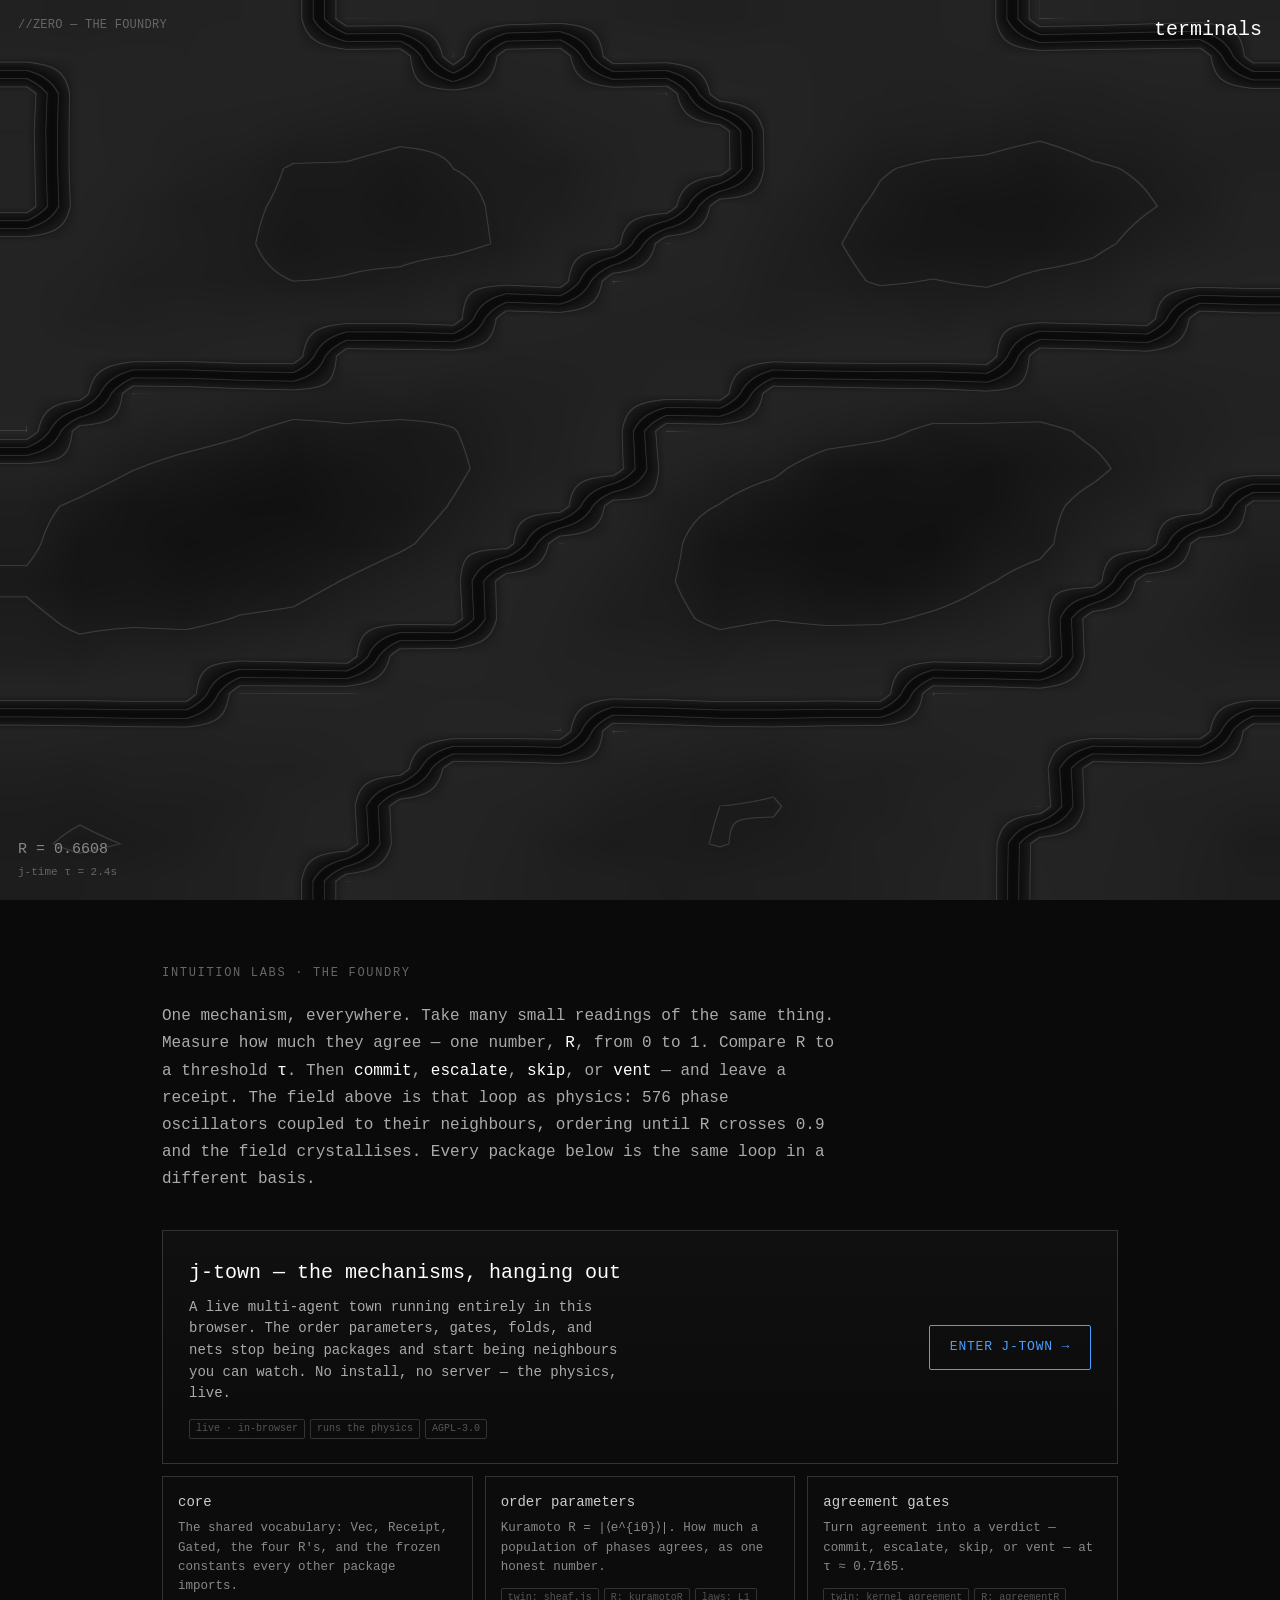
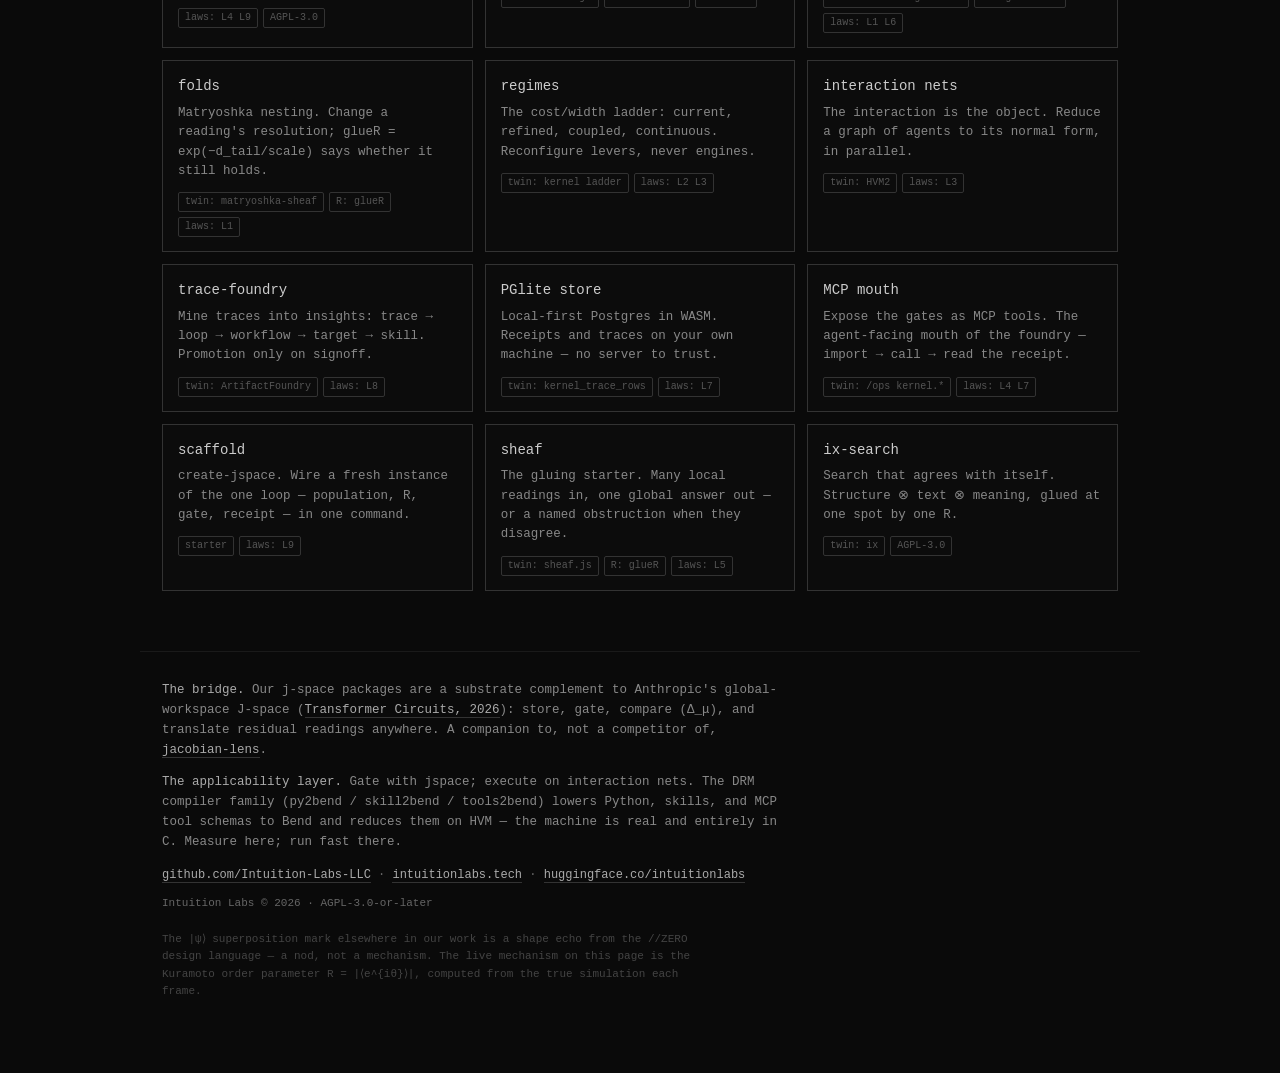
==== index.html @ 719cb360 "feat: the foundry, live — Kuramoto phase-field site Self-contained WebGL hero (R readout, j-time, cr" ====
<!DOCTYPE html>
<!-- SPDX-License-Identifier: AGPL-3.0-or-later -->
<!-- Copyright (c) 2026 Intuition Labs LLC -->
<html lang="en" class="nojs">
<head>
<meta charset="utf-8">
<meta name="viewport" content="width=device-width, initial-scale=1">
<title>Intuition Labs — the foundry</title>
<meta name="description" content="One mechanism, everywhere: a population of readings, an order parameter R, a gate, a verdict. The physics packages, the sheaf starter, and j-town — the live town.">
<style>
  :root{ --bg:#0a0a0a; --hair:#333; --edge:#1a1a1a; --lab:#666; --dim:#888; --mid:#aaa; --hi:#ccc; --wt:#fff; --blue:#4a9eff;
         --mono:ui-monospace,'Cascadia Mono','Courier New',monospace; }
  *{ box-sizing:border-box; }
  html,body{ margin:0; background:var(--bg); }
  body{ color:var(--dim); font-family:var(--mono); font-weight:300; font-size:14px; line-height:1.6;
        -webkit-font-smoothing:antialiased; text-rendering:optimizeLegibility; }
  a{ color:var(--mid); text-decoration:none; border-bottom:1px solid var(--hair); }
  a:hover{ color:var(--wt); border-bottom-color:var(--lab); }
  a:focus-visible,button:focus-visible{ outline:1px solid var(--lab); outline-offset:2px; }

  /* ---- hero ---- */
  .hero{ position:relative; height:100vh; min-height:420px; overflow:hidden; background:var(--bg); }
  .hero canvas{ position:absolute; inset:0; width:100%; height:100%; display:block; }
  .hero.nogl{ background:radial-gradient(120% 90% at 32% 38%, #161616 0%, #0d0d0d 46%, #0a0a0a 78%); }
  .hero.nogl canvas{ display:none; }
  .hud{ position:absolute; inset:0; pointer-events:none; }
  .hud>*{ position:absolute; }
  .slug{ top:16px; left:18px; color:var(--lab); font-size:12px; letter-spacing:.02em; }
  .mark{ top:14px; right:18px; color:var(--wt); font-size:20px; font-weight:300; }
  .read{ left:18px; bottom:18px; display:flex; align-items:center; gap:14px; }
  .rline{ display:flex; flex-direction:column; gap:2px; }
  .rval{ color:var(--dim); font-size:15px; transition:color .6s ease; }
  .rval.sync{ color:var(--wt); }
  .tval{ color:var(--lab); font-size:11px; }
  .cue{ position:absolute; left:18px; bottom:64px; color:var(--lab); font-size:11px; opacity:0; transition:opacity .8s ease; }
  .cue.on{ opacity:.9; }

  /* concentric-ring crystal (three nested CSS circles), hidden until sync */
  .crystal{ position:relative; width:26px; height:26px; opacity:0; transform:scale(.6);
            transition:opacity .8s ease,transform .8s ease; }
  .crystal.on{ opacity:1; transform:scale(1); }
  .crystal i{ position:absolute; top:50%; left:50%; transform:translate(-50%,-50%);
              border:1px solid var(--wt); border-radius:50%; }
  .crystal i:nth-child(1){ width:24px; height:24px; opacity:.55; }
  .crystal i:nth-child(2){ width:16px; height:16px; opacity:.8; }
  .crystal i:nth-child(3){ width:8px;  height:8px;  opacity:1; }

  .stepwrap{ left:18px; bottom:56px; pointer-events:auto; display:none; }
  .hero.reduced .stepwrap{ display:block; }
  .stepwrap button{ font-family:var(--mono); font-weight:300; font-size:12px; color:var(--mid);
                    background:transparent; border:1px solid var(--hair); padding:4px 10px; cursor:pointer; }
  .stepwrap button:hover{ color:var(--wt); border-color:var(--lab); }

  /* ---- content ---- */
  main{ max-width:1000px; margin:0 auto; padding:64px 22px 24px; }
  .reveal{ opacity:1; }
  html.motion .reveal:not(.shown){ opacity:0; transform:translateY(12px); }
  html.motion .reveal{ transition:opacity .7s ease,transform .7s ease; }

  .mech{ color:var(--mid); font-size:16px; line-height:1.7; max-width:70ch; margin:0 0 8px; }
  .mech b{ color:var(--wt); font-weight:400; }
  .kicker{ color:var(--lab); font-size:12px; letter-spacing:.14em; text-transform:uppercase; margin:0 0 20px; }

  .grid{ display:grid; grid-template-columns:repeat(3,1fr); gap:12px; margin:36px 0; }
  .card{ border:1px solid var(--hair); padding:14px 15px; background:#0c0c0c;
         transition:border-color .25s ease; }
  .card:hover{ border-color:var(--lab); }
  .card .name{ color:var(--hi); font-size:14px; margin-bottom:6px; }
  .card .one{ color:var(--dim); font-size:12.5px; line-height:1.55; min-height:3.1em; }
  .pills{ display:flex; flex-wrap:wrap; gap:5px; margin-top:11px; }
  .pill{ font-size:10px; color:#555; border:1px solid var(--hair); border-radius:2px; padding:1px 6px;
         white-space:nowrap; }

  /* the j-town feature card spans the grid and reads larger */
  .card.town{ grid-column:1 / -1; padding:26px 26px 24px; background:linear-gradient(180deg,#101010,#0b0b0b);
              display:flex; flex-wrap:wrap; align-items:center; gap:18px 30px; }
  .town .tbody{ flex:1 1 320px; }
  .town .name{ color:var(--wt); font-size:20px; margin-bottom:8px; }
  .town .one{ color:var(--mid); font-size:14px; min-height:0; max-width:52ch; }
  .town .pills{ margin-top:14px; }
  .enter{ flex:0 0 auto; color:var(--blue); border:1px solid var(--blue); border-radius:2px;
          padding:11px 20px; font-size:13px; letter-spacing:.06em; background:transparent; }
  .enter:hover{ color:var(--bg); background:var(--blue); border-color:var(--blue); }
  .enter:focus-visible{ outline:1px solid var(--lab); outline-offset:3px; }

  /* ---- footer ---- */
  footer{ max-width:1000px; margin:0 auto; padding:28px 22px 60px; border-top:1px solid var(--edge); }
  footer p{ margin:0 0 12px; font-size:12.5px; color:var(--dim); max-width:82ch; }
  footer .flinks{ color:var(--lab); font-size:12px; margin:14px 0 10px; }
  footer .cprt{ color:var(--lab); font-size:11px; }
  footer .echo{ color:#444; font-size:11px; line-height:1.6; margin-top:18px; max-width:80ch; }

  @media (max-width:720px){
    .hero{ height:40vh; min-height:260px; }
    .mark{ font-size:16px; }
    .grid{ grid-template-columns:1fr; }
    .card .one{ min-height:0; }
    main{ padding-top:40px; }
    .town .name{ font-size:18px; }
  }
  @media (prefers-reduced-motion:reduce){
    html.motion .reveal{ transition:none; }
    .rval,.crystal,.cue{ transition:none; }
  }
</style>
</head>
<body>
<script>
  /* progressive enhancement flags set before paint (no external requests). */
  (function(){
    var h=document.documentElement; h.className='js';
    try{ if(!matchMedia('(prefers-reduced-motion:reduce)').matches) h.classList.add('motion'); }
    catch(e){ h.classList.add('motion'); }
  })();
</script>

<header class="hero" id="hero">
  <canvas id="field" aria-hidden="true"></canvas>
  <div class="hud" aria-hidden="true">
    <div class="slug">//ZERO — THE FOUNDRY</div>
    <div class="mark">terminals</div>
    <div class="cue" id="cue">synced · R ≥ 0.9 — the foundry, below ↓</div>
    <div class="stepwrap"><button id="step" type="button">step →</button></div>
    <div class="read">
      <div class="rline">
        <span class="rval" id="rval">R = 0.0000</span>
        <span class="tval" id="tval">j-time τ = 0.0s</span>
      </div>
      <div class="crystal" id="crystal"><i></i><i></i><i></i></div>
    </div>
  </div>
</header>

<main>
  <p class="kicker reveal">Intuition Labs · the foundry</p>
  <p class="mech reveal">
    One mechanism, everywhere. Take many small readings of the same thing.
    Measure how much they agree — one number, <b>R</b>, from 0 to 1. Compare R
    to a threshold <b>τ</b>. Then <b>commit</b>, <b>escalate</b>, <b>skip</b>, or
    <b>vent</b> — and leave a receipt. The field above is that loop as physics:
    576 phase oscillators coupled to their neighbours, ordering until R crosses
    0.9 and the field crystallises. Every package below is the same loop in a
    different basis.
  </p>

  <div class="grid">

    <div class="card town reveal">
      <div class="tbody">
        <div class="name">j-town — the mechanisms, hanging out</div>
        <div class="one">A live multi-agent town running entirely in this browser. The order
          parameters, gates, folds, and nets stop being packages and start being neighbours you
          can watch. No install, no server — the physics, live.</div>
        <div class="pills"><span class="pill">live · in-browser</span><span class="pill">runs the physics</span><span class="pill">AGPL-3.0</span></div>
      </div>
      <a class="enter" href="https://intuition-labs-llc.github.io/j-town/">ENTER J-TOWN →</a>
    </div>

    <div class="card reveal">
      <div class="name">core</div>
      <div class="one">The shared vocabulary: Vec, Receipt, Gated, the four R's, and the frozen constants every other package imports.</div>
      <div class="pills"><span class="pill">laws: L4 L9</span><span class="pill">AGPL-3.0</span></div>
    </div>

    <div class="card reveal">
      <div class="name">order parameters</div>
      <div class="one">Kuramoto R = |⟨e^{iθ}⟩|. How much a population of phases agrees, as one honest number.</div>
      <div class="pills"><span class="pill">twin: sheaf.js</span><span class="pill">R: kuramotoR</span><span class="pill">laws: L1</span></div>
    </div>

    <div class="card reveal">
      <div class="name">agreement gates</div>
      <div class="one">Turn agreement into a verdict — commit, escalate, skip, or vent — at τ ≈ 0.7165.</div>
      <div class="pills"><span class="pill">twin: kernel agreement</span><span class="pill">R: agreementR</span><span class="pill">laws: L1 L6</span></div>
    </div>

    <div class="card reveal">
      <div class="name">folds</div>
      <div class="one">Matryoshka nesting. Change a reading's resolution; glueR = exp(−d_tail/scale) says whether it still holds.</div>
      <div class="pills"><span class="pill">twin: matryoshka-sheaf</span><span class="pill">R: glueR</span><span class="pill">laws: L1</span></div>
    </div>

    <div class="card reveal">
      <div class="name">regimes</div>
      <div class="one">The cost/width ladder: current, refined, coupled, continuous. Reconfigure levers, never engines.</div>
      <div class="pills"><span class="pill">twin: kernel ladder</span><span class="pill">laws: L2 L3</span></div>
    </div>

    <div class="card reveal">
      <div class="name">interaction nets</div>
      <div class="one">The interaction is the object. Reduce a graph of agents to its normal form, in parallel.</div>
      <div class="pills"><span class="pill">twin: HVM2</span><span class="pill">laws: L3</span></div>
    </div>

    <div class="card reveal">
      <div class="name">trace-foundry</div>
      <div class="one">Mine traces into insights: trace → loop → workflow → target → skill. Promotion only on signoff.</div>
      <div class="pills"><span class="pill">twin: ArtifactFoundry</span><span class="pill">laws: L8</span></div>
    </div>

    <div class="card reveal">
      <div class="name">PGlite store</div>
      <div class="one">Local-first Postgres in WASM. Receipts and traces on your own machine — no server to trust.</div>
      <div class="pills"><span class="pill">twin: kernel_trace_rows</span><span class="pill">laws: L7</span></div>
    </div>

    <div class="card reveal">
      <div class="name">MCP mouth</div>
      <div class="one">Expose the gates as MCP tools. The agent-facing mouth of the foundry — import → call → read the receipt.</div>
      <div class="pills"><span class="pill">twin: /ops kernel.*</span><span class="pill">laws: L4 L7</span></div>
    </div>

    <div class="card reveal">
      <div class="name">scaffold</div>
      <div class="one">create-jspace. Wire a fresh instance of the one loop — population, R, gate, receipt — in one command.</div>
      <div class="pills"><span class="pill">starter</span><span class="pill">laws: L9</span></div>
    </div>

    <div class="card reveal">
      <div class="name">sheaf</div>
      <div class="one">The gluing starter. Many local readings in, one global answer out — or a named obstruction when they disagree.</div>
      <div class="pills"><span class="pill">twin: sheaf.js</span><span class="pill">R: glueR</span><span class="pill">laws: L5</span></div>
    </div>

    <div class="card reveal">
      <div class="name">ix-search</div>
      <div class="one">Search that agrees with itself. Structure ⊗ text ⊗ meaning, glued at one spot by one R.</div>
      <div class="pills"><span class="pill">twin: ix</span><span class="pill">AGPL-3.0</span></div>
    </div>

  </div>
</main>

<footer>
  <p class="reveal">
    <b style="color:#aaa;font-weight:400">The bridge.</b> Our j-space packages are a substrate complement
    to Anthropic's global-workspace J-space
    (<a href="https://transformer-circuits.pub/2026/workspace/index.html">Transformer Circuits, 2026</a>):
    store, gate, compare (Δ_μ), and translate residual readings anywhere. A companion to, not a competitor
    of, <a href="https://github.com/anthropics/jacobian-lens">jacobian-lens</a>.
  </p>
  <p class="reveal">
    <b style="color:#aaa;font-weight:400">The applicability layer.</b> Gate with jspace; execute on
    interaction nets. The DRM compiler family (py2bend / skill2bend / tools2bend) lowers Python, skills,
    and MCP tool schemas to Bend and reduces them on HVM — the machine is real and entirely in C. Measure
    here; run fast there.
  </p>
  <div class="flinks">
    <a href="https://github.com/Intuition-Labs-LLC">github.com/Intuition-Labs-LLC</a> ·
    <a href="https://intuitionlabs.tech">intuitionlabs.tech</a> ·
    <a href="https://huggingface.co/intuitionlabs">huggingface.co/intuitionlabs</a>
  </div>
  <div class="cprt">Intuition Labs © 2026 · AGPL-3.0-or-later</div>
  <p class="echo">
    The |ψ⟩ superposition mark elsewhere in our work is a shape echo from the //ZERO design language — a
    nod, not a mechanism. The live mechanism on this page is the Kuramoto order parameter R = |⟨e^{iθ}⟩|,
    computed from the true simulation each frame.
  </p>
</footer>

<script type="module">
// SPDX-License-Identifier: AGPL-3.0-or-later
import { createSim, stepSim, orderR, GRID, SYNC_GATE } from './sim.js';

const hero    = document.getElementById('hero');
const canvas  = document.getElementById('field');
const rvalEl  = document.getElementById('rval');
const tvalEl  = document.getElementById('tval');
const crystal = document.getElementById('crystal');
const cueEl   = document.getElementById('cue');
const stepBtn = document.getElementById('step');

const motion  = document.documentElement.classList.contains('motion');
const DT = 1 / 30;
const TAU = 6.283185307179586;

const sim = createSim(11);
const G = GRID;
const phaseBuf = new Uint8Array(G * G);
let synced = false;

// ---- reveal: content is always legible; this only sequences the fade-up ----
const reveals = Array.prototype.slice.call(document.querySelectorAll('.reveal'));
function revealAll(){ for (const el of reveals) el.classList.add('shown'); }
if (!motion) {
  revealAll();                                   // reduced motion: show at once
} else {
  if ('IntersectionObserver' in window) {
    const io = new IntersectionObserver((es) => {
      for (const e of es) if (e.isIntersecting) { e.target.classList.add('shown'); io.unobserve(e.target); }
    }, { rootMargin: '0px 0px -8% 0px' });
    for (const el of reveals) io.observe(el);
  } else {
    revealAll();
  }
  setTimeout(revealAll, 5000);                   // safety: never leave content hidden
}

function markSynced(){
  if (synced) return;
  synced = true;
  rvalEl.classList.add('sync');
  crystal.classList.add('on');
  cueEl.classList.add('on');
  revealAll();                                   // the sync auto-reveal
}

function updateHud(r){
  rvalEl.textContent = 'R = ' + r.toFixed(4);
  tvalEl.textContent = 'j-time τ = ' + sim.t.toFixed(1) + 's';
  if (!synced && r >= SYNC_GATE) markSynced();
}

// ---- WebGL renderer (degrades closed to a CSS gradient on any failure) ----
function initGL(){
  let gl = null;
  try { gl = canvas.getContext('webgl', { antialias:true, alpha:false })
             || canvas.getContext('experimental-webgl', { antialias:true, alpha:false }); }
  catch(e){ gl = null; }
  if (!gl) return null;

  const ext = gl.getExtension('OES_standard_derivatives');
  const vsrc =
    'attribute vec2 p; varying vec2 uv;' +
    'void main(){ uv = p*0.5+0.5; gl_Position = vec4(p,0.0,1.0); }';
  const fsrc =
    (ext ? '#extension GL_OES_standard_derivatives : enable\n' : '') +
    'precision mediump float;' +
    'varying vec2 uv; uniform sampler2D ph; const float TAU=6.2831853; const float NL=5.0;' +
    'void main(){' +
    '  float a = texture2D(ph, uv).r;' +           // phase / 2π, bilinear
    '  float base = 0.04 + 0.10*(0.5+0.5*cos(a*TAU));' +
    '  float v = a*NL;' +
    '  float d = abs(fract(v-0.5)-0.5);' +
    '  float w = ' + (ext ? 'fwidth(v)' : '0.035') + ';' +
    '  float line = (1.0 - smoothstep(0.0, max(w,1e-4), d)) * step(w, 0.35);' +
    '  vec3 col = vec3(base) + vec3(line*0.12);' + // #fff contour ~12%
    '  gl_FragColor = vec4(col, 1.0);' +
    '}';

  function compile(type, src){
    const s = gl.createShader(type);
    gl.shaderSource(s, src); gl.compileShader(s);
    if (!gl.getShaderParameter(s, gl.COMPILE_STATUS)) throw new Error(gl.getShaderInfoLog(s) || 'shader');
    return s;
  }
  let prog;
  try {
    prog = gl.createProgram();
    gl.attachShader(prog, compile(gl.VERTEX_SHADER, vsrc));
    gl.attachShader(prog, compile(gl.FRAGMENT_SHADER, fsrc));
    gl.linkProgram(prog);
    if (!gl.getProgramParameter(prog, gl.LINK_STATUS)) throw new Error(gl.getProgramInfoLog(prog) || 'link');
  } catch(e){ return null; }

  const buf = gl.createBuffer();
  gl.bindBuffer(gl.ARRAY_BUFFER, buf);
  gl.bufferData(gl.ARRAY_BUFFER, new Float32Array([-1,-1, 1,-1, -1,1, 1,1]), gl.STATIC_DRAW);
  const pLoc = gl.getAttribLocation(prog, 'p');
  gl.enableVertexAttribArray(pLoc);
  gl.vertexAttribPointer(pLoc, 2, gl.FLOAT, false, 0, 0);

  const tex = gl.createTexture();
  gl.bindTexture(gl.TEXTURE_2D, tex);
  gl.pixelStorei(gl.UNPACK_ALIGNMENT, 1);
  gl.texParameteri(gl.TEXTURE_2D, gl.TEXTURE_MIN_FILTER, gl.LINEAR);
  gl.texParameteri(gl.TEXTURE_2D, gl.TEXTURE_MAG_FILTER, gl.LINEAR);
  gl.texParameteri(gl.TEXTURE_2D, gl.TEXTURE_WRAP_S, gl.CLAMP_TO_EDGE);
  gl.texParameteri(gl.TEXTURE_2D, gl.TEXTURE_WRAP_T, gl.CLAMP_TO_EDGE);
  gl.useProgram(prog);
  gl.uniform1i(gl.getUniformLocation(prog, 'ph'), 0);

  function resize(){
    const dpr = Math.min(window.devicePixelRatio || 1, 2);
    const w = Math.max(1, Math.floor(hero.clientWidth  * dpr));
    const h = Math.max(1, Math.floor(hero.clientHeight * dpr));
    if (canvas.width !== w || canvas.height !== h){ canvas.width = w; canvas.height = h; gl.viewport(0,0,w,h); }
  }
  window.addEventListener('resize', resize, { passive:true });
  resize();

  function draw(){
    for (let i = 0; i < G*G; i++){
      let a = sim.theta[i] % TAU; if (a < 0) a += TAU;
      phaseBuf[i] = (a / TAU * 255) | 0;
    }
    gl.texImage2D(gl.TEXTURE_2D, 0, gl.LUMINANCE, G, G, 0, gl.LUMINANCE, gl.UNSIGNED_BYTE, phaseBuf);
    gl.drawArrays(gl.TRIANGLE_STRIP, 0, 4);
  }
  return { draw };
}

let renderer = null;
try { renderer = initGL(); } catch(e){ renderer = null; }
if (!renderer) hero.classList.add('nogl');       // static gradient fallback + live HUD numbers

// ---- drive it ----
function stepAndDraw(steps){
  for (let i = 0; i < steps; i++) stepSim(sim, DT);
  if (renderer) renderer.draw();
  updateHud(orderR(sim));
}

if (motion){
  let last = 0, acc = 0;
  function frame(now){
    if (!last) last = now;
    acc += Math.min((now - last) / 1000, 0.1); last = now;
    let n = 0;
    while (acc >= DT && n < 6){ stepSim(sim, DT); acc -= DT; n++; }
    if (renderer) renderer.draw();
    updateHud(orderR(sim));
    requestAnimationFrame(frame);
  }
  requestAnimationFrame(frame);
} else {
  // reduced motion: prime to a mid-sync frame, render once, offer manual stepping.
  hero.classList.add('reduced');
  while (sim.t < 10 && orderR(sim) < 0.84) stepSim(sim, DT);
  if (renderer) renderer.draw();
  updateHud(orderR(sim));
  stepBtn.addEventListener('click', () => stepAndDraw(15));  // ~0.5s per click
}
</script>
</body>
</html>
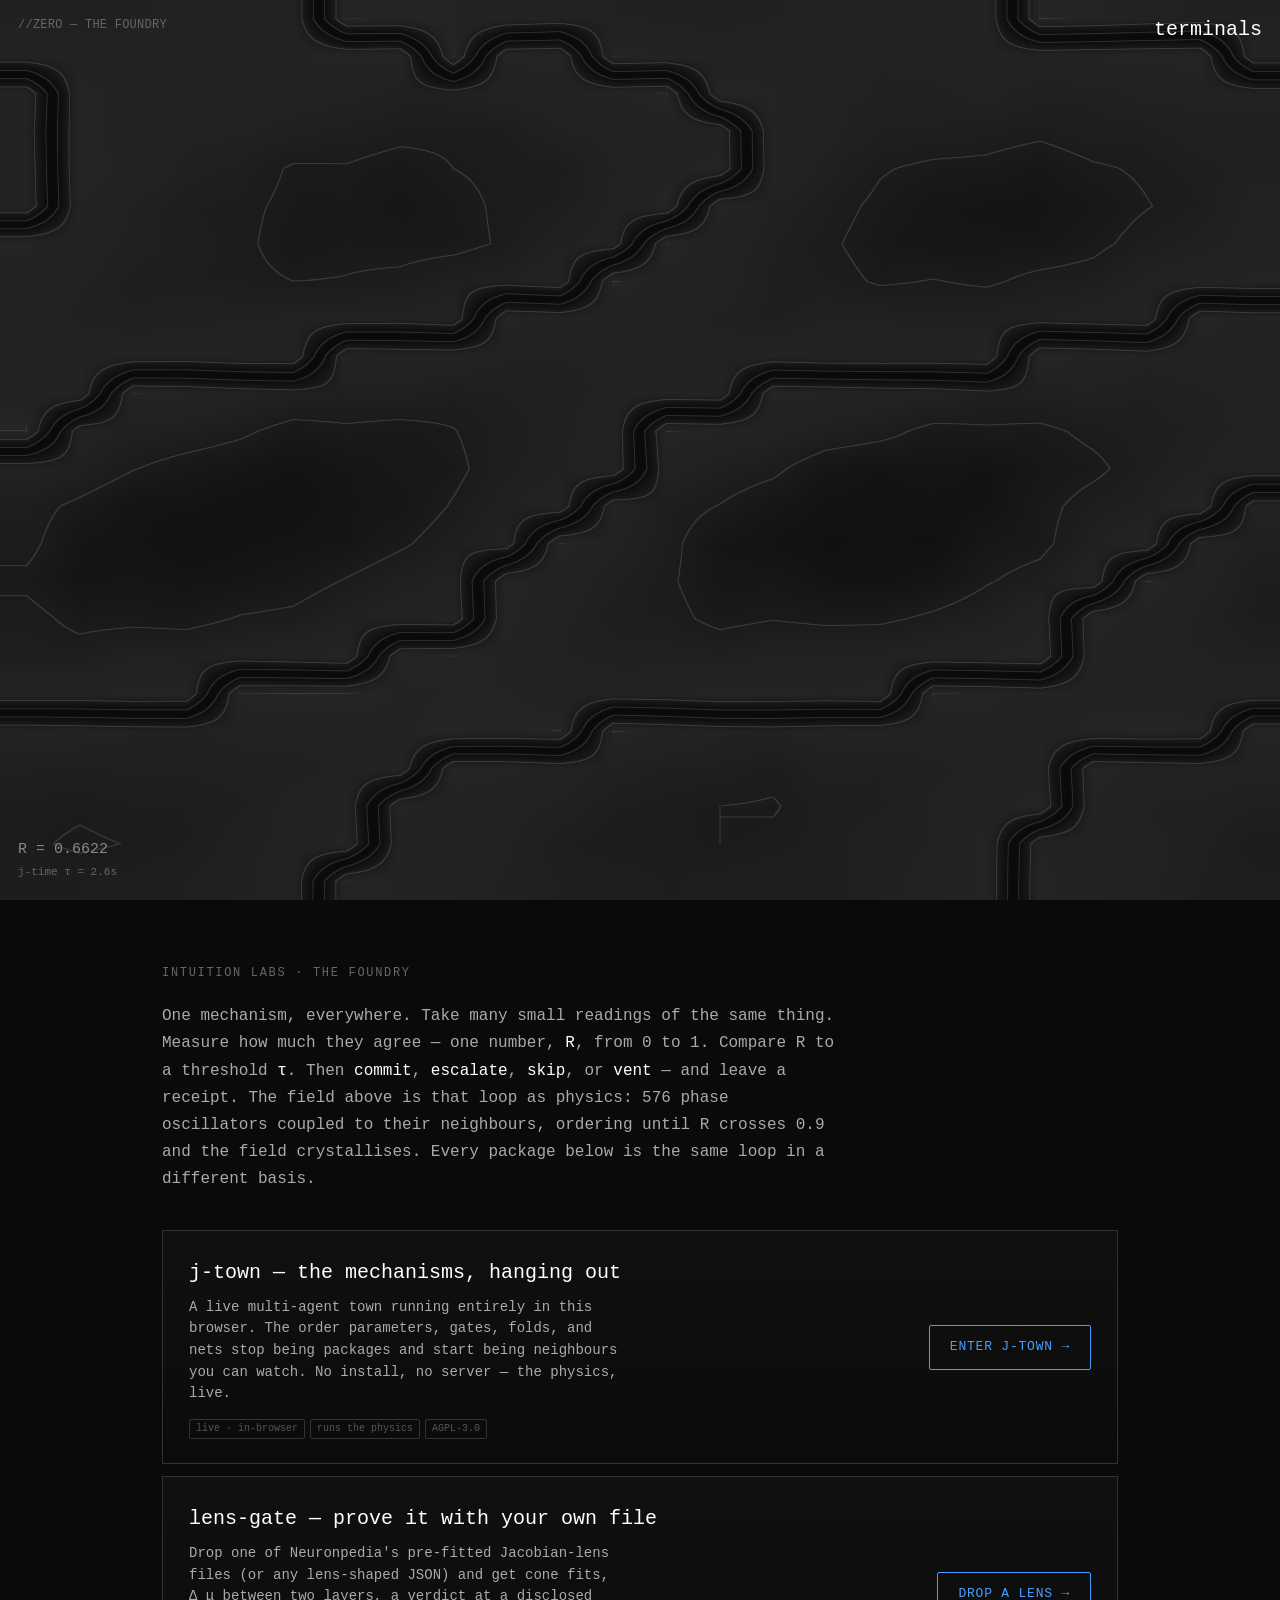
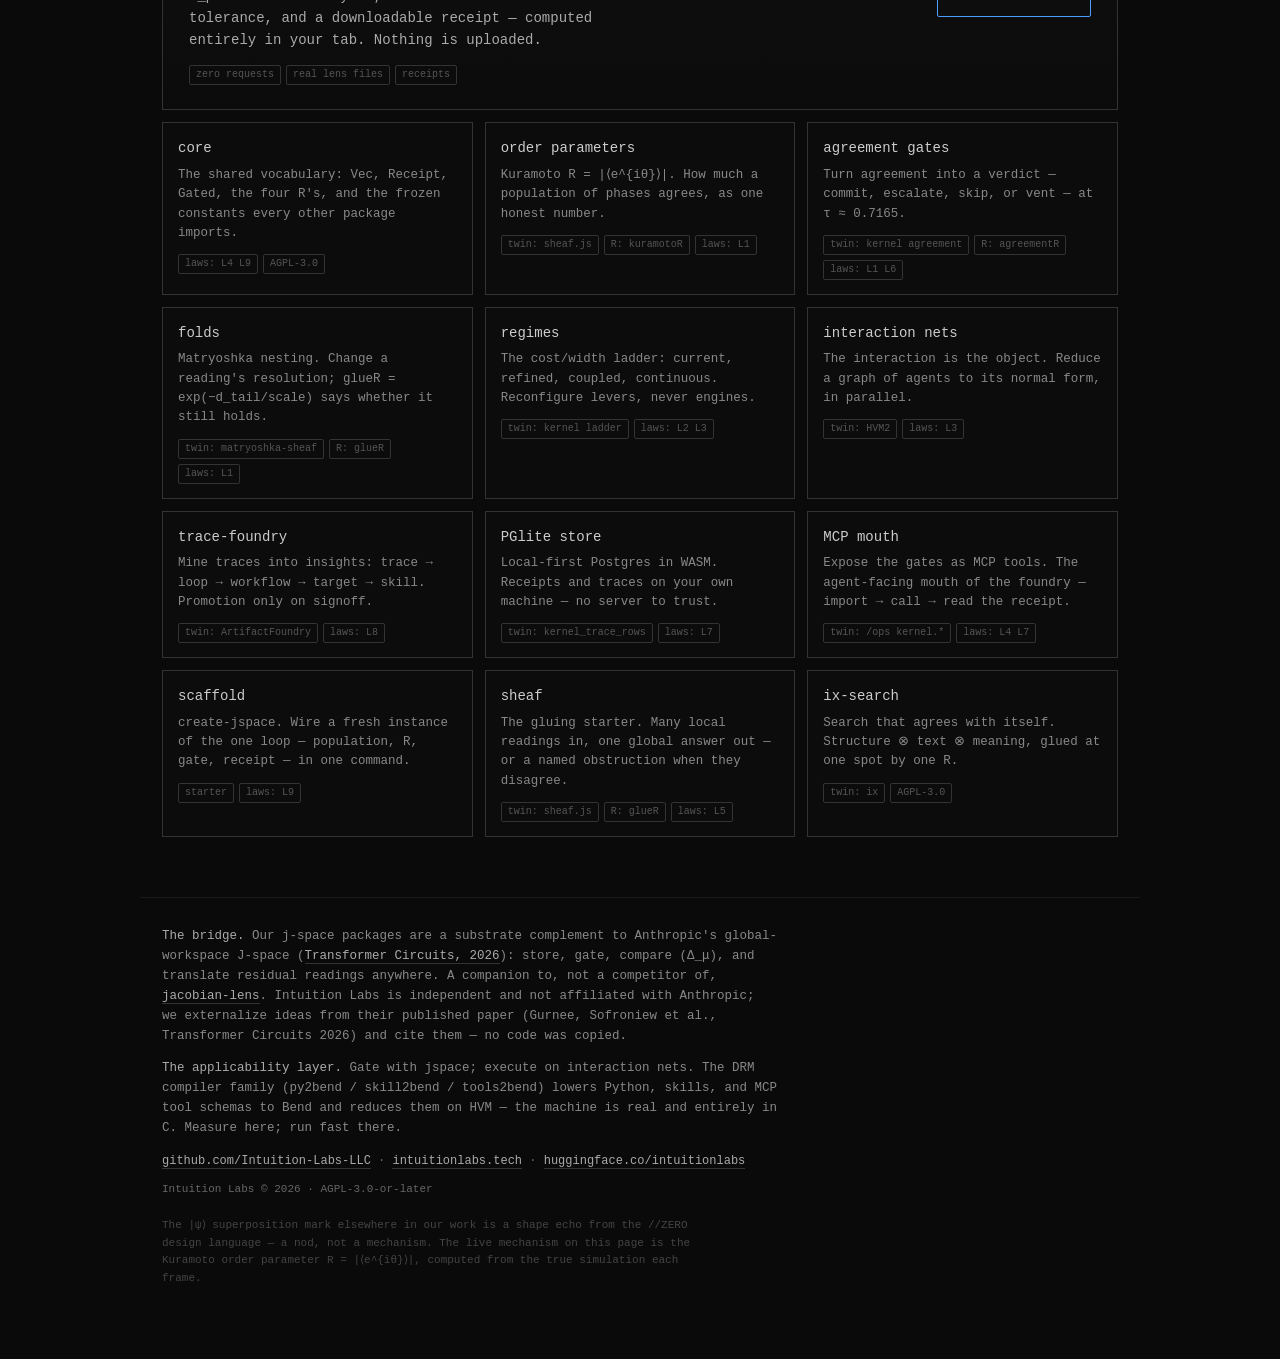
==== commit a6496bc1: "feat: the lens-gate page — drop a real .pt lens, get a verdict with a receipt lens.html + lens-core." ====
--- a/index.html
+++ b/index.html
@@ -5,8 +5,8 @@
 <head>
 <meta charset="utf-8">
 <meta name="viewport" content="width=device-width, initial-scale=1">
-<title>Intuition Labs — the foundry</title>
-<meta name="description" content="One mechanism, everywhere: a population of readings, an order parameter R, a gate, a verdict. The physics packages, the sheaf starter, and j-town — the live town.">
+<title>Intuition Labs — gates, receipts, and J-space objects in zero-dependency TypeScript</title>
+<meta name="description" content="One mechanism: many readings → one number R → a gate → a verdict, with a receipt. Browser-native, zero-dependency TypeScript. See it live in j-town, gate a real lens file, fork the sheaf starter, npm i @intuitionlabs.">
 <style>
   :root{ --bg:#0a0a0a; --hair:#333; --edge:#1a1a1a; --lab:#666; --dim:#888; --mid:#aaa; --hi:#ccc; --wt:#fff; --blue:#4a9eff;
          --mono:ui-monospace,'Cascadia Mono','Courier New',monospace; }
@@ -156,6 +156,18 @@
       <a class="enter" href="https://intuition-labs-llc.github.io/j-town/">ENTER J-TOWN →</a>
     </div>
 
+    <div class="card town reveal">
+      <div class="tbody">
+        <div class="name">lens-gate — prove it with your own file</div>
+        <div class="one">Drop one of Neuronpedia's pre-fitted Jacobian-lens files (or any
+          lens-shaped JSON) and get cone fits, Δ_μ between two layers, a verdict at a disclosed
+          tolerance, and a downloadable receipt — computed entirely in your tab. Nothing is
+          uploaded.</div>
+        <div class="pills"><span class="pill">zero requests</span><span class="pill">real lens files</span><span class="pill">receipts</span></div>
+      </div>
+      <a class="enter" href="./lens.html">DROP A LENS →</a>
+    </div>
+
     <div class="card reveal">
       <div class="name">core</div>
       <div class="one">The shared vocabulary: Vec, Receipt, Gated, the four R's, and the frozen constants every other package imports.</div>
@@ -238,6 +250,9 @@
     (<a href="https://transformer-circuits.pub/2026/workspace/index.html">Transformer Circuits, 2026</a>):
     store, gate, compare (Δ_μ), and translate residual readings anywhere. A companion to, not a competitor
     of, <a href="https://github.com/anthropics/jacobian-lens">jacobian-lens</a>.
+    Intuition Labs is independent and not affiliated with Anthropic; we externalize ideas from their
+    published paper (Gurnee, Sofroniew et&nbsp;al., Transformer Circuits 2026) and cite them — no code
+    was copied.
   </p>
   <p class="reveal">
     <b style="color:#aaa;font-weight:400">The applicability layer.</b> Gate with jspace; execute on
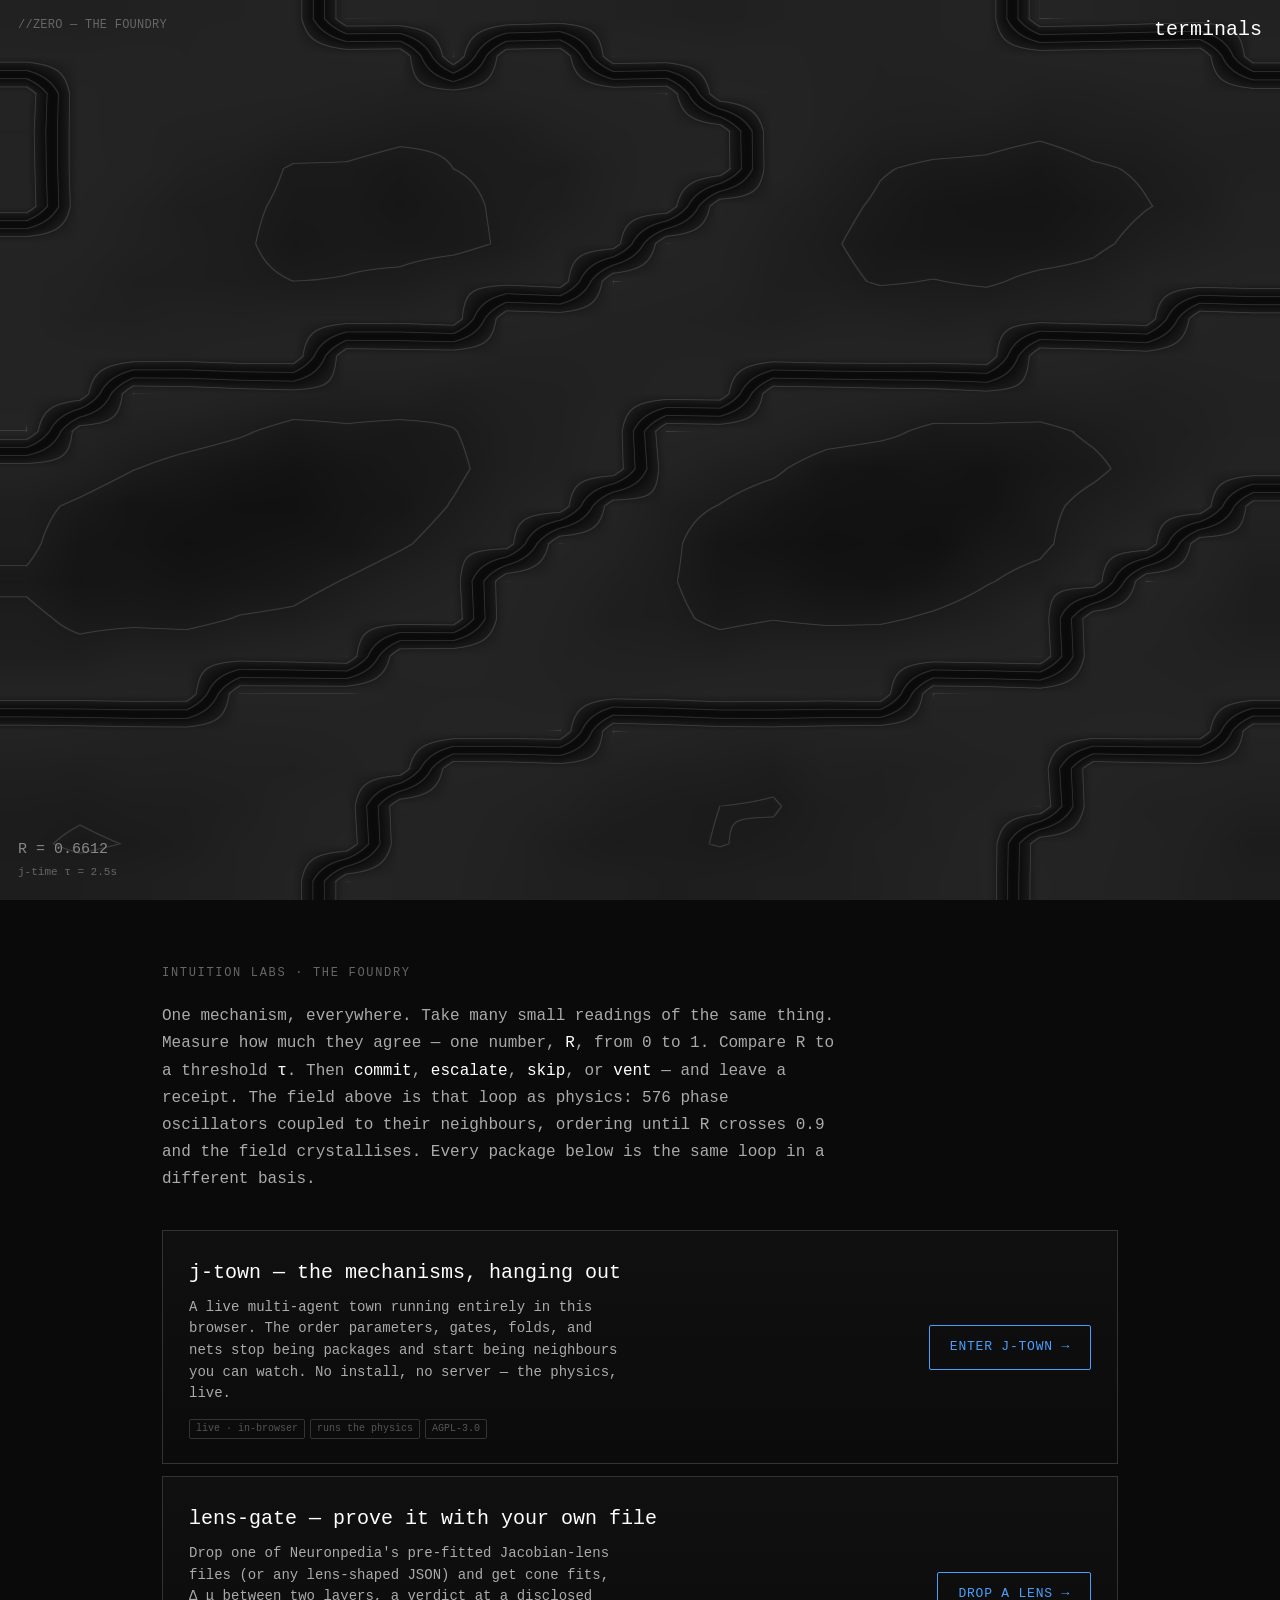
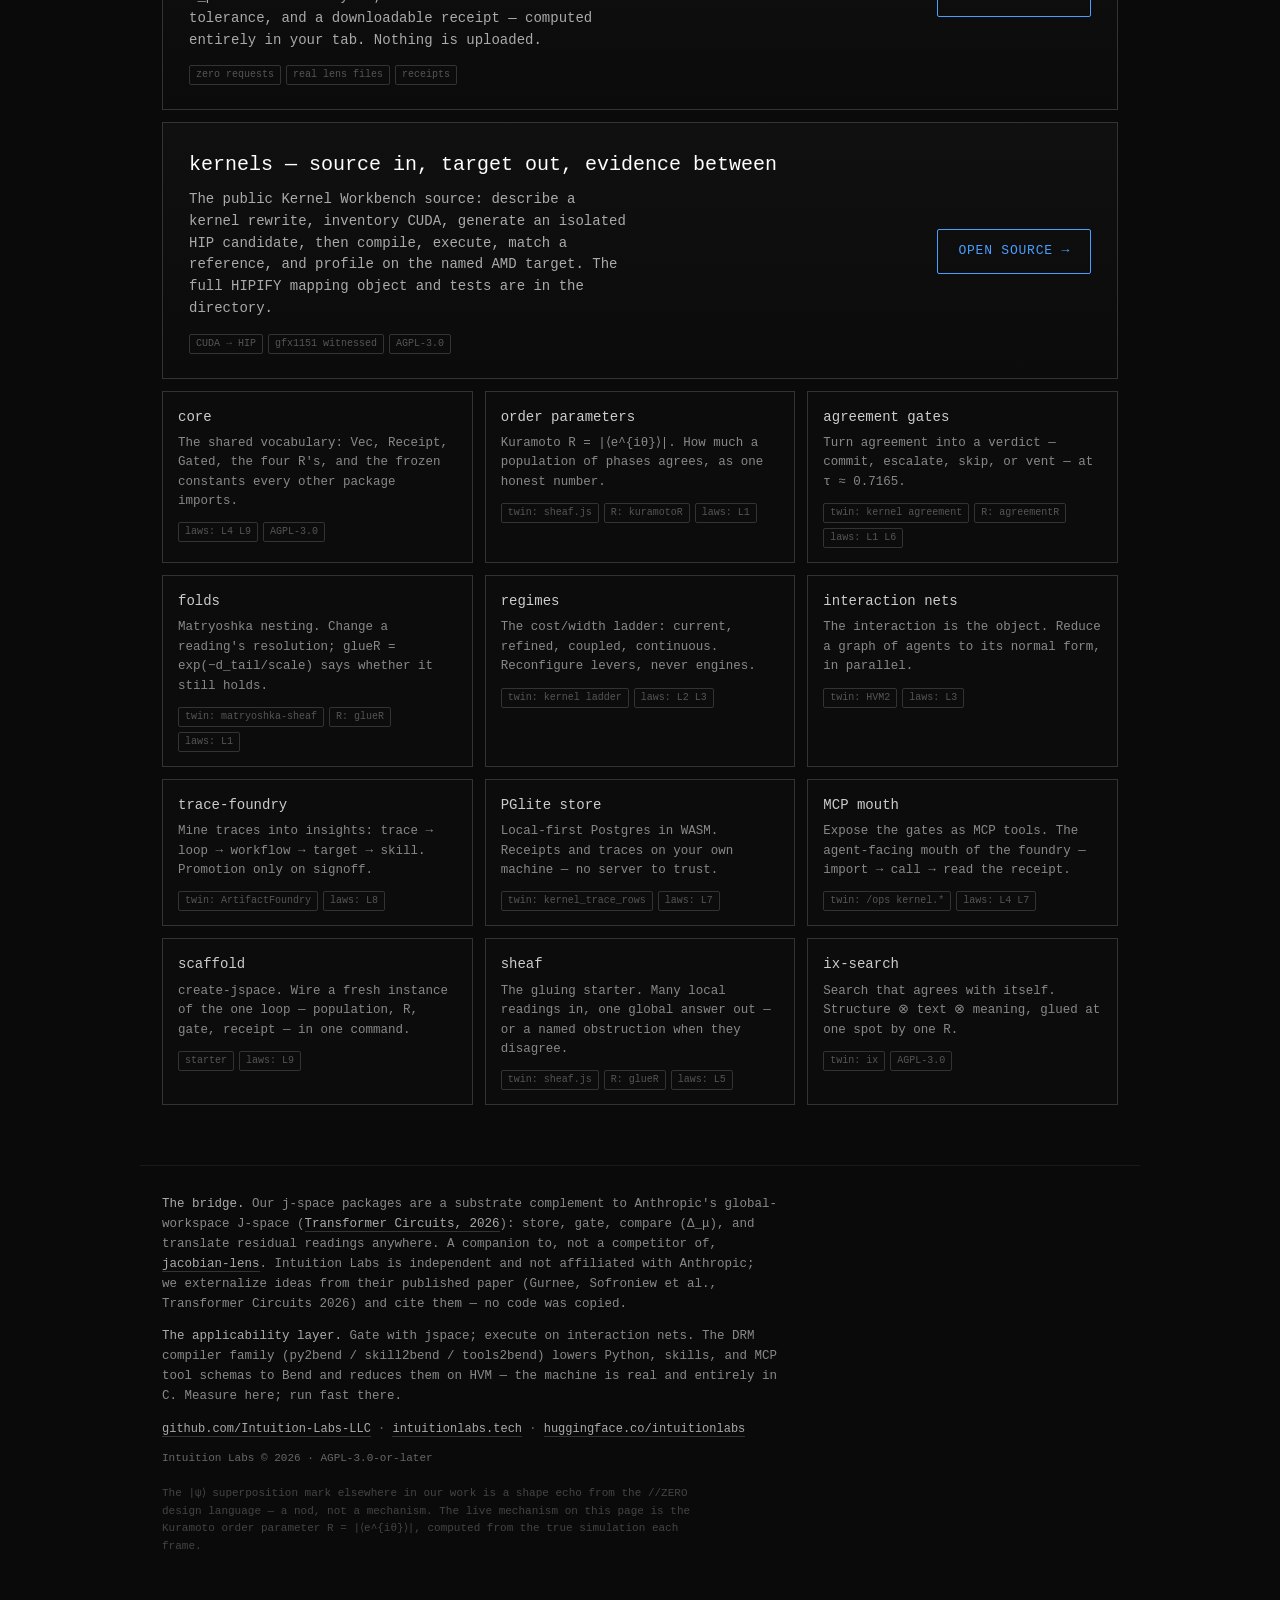
==== commit b6359f4f: "feat(kernels): publish the CUDA to HIP workbench source" ====
--- a/index.html
+++ b/index.html
@@ -166,6 +166,18 @@
         <div class="pills"><span class="pill">zero requests</span><span class="pill">real lens files</span><span class="pill">receipts</span></div>
       </div>
       <a class="enter" href="./lens.html">DROP A LENS →</a>
+    </div>
+
+    <div class="card town reveal">
+      <div class="tbody">
+        <div class="name">kernels — source in, target out, evidence between</div>
+        <div class="one">The public Kernel Workbench source: describe a kernel
+          rewrite, inventory CUDA, generate an isolated HIP candidate, then
+          compile, execute, match a reference, and profile on the named AMD
+          target. The full HIPIFY mapping object and tests are in the directory.</div>
+        <div class="pills"><span class="pill">CUDA → HIP</span><span class="pill">gfx1151 witnessed</span><span class="pill">AGPL-3.0</span></div>
+      </div>
+      <a class="enter" href="https://github.com/Intuition-Labs-LLC/Intuition-Labs-LLC.github.io/tree/main/kernels">OPEN SOURCE →</a>
     </div>
 
     <div class="card reveal">
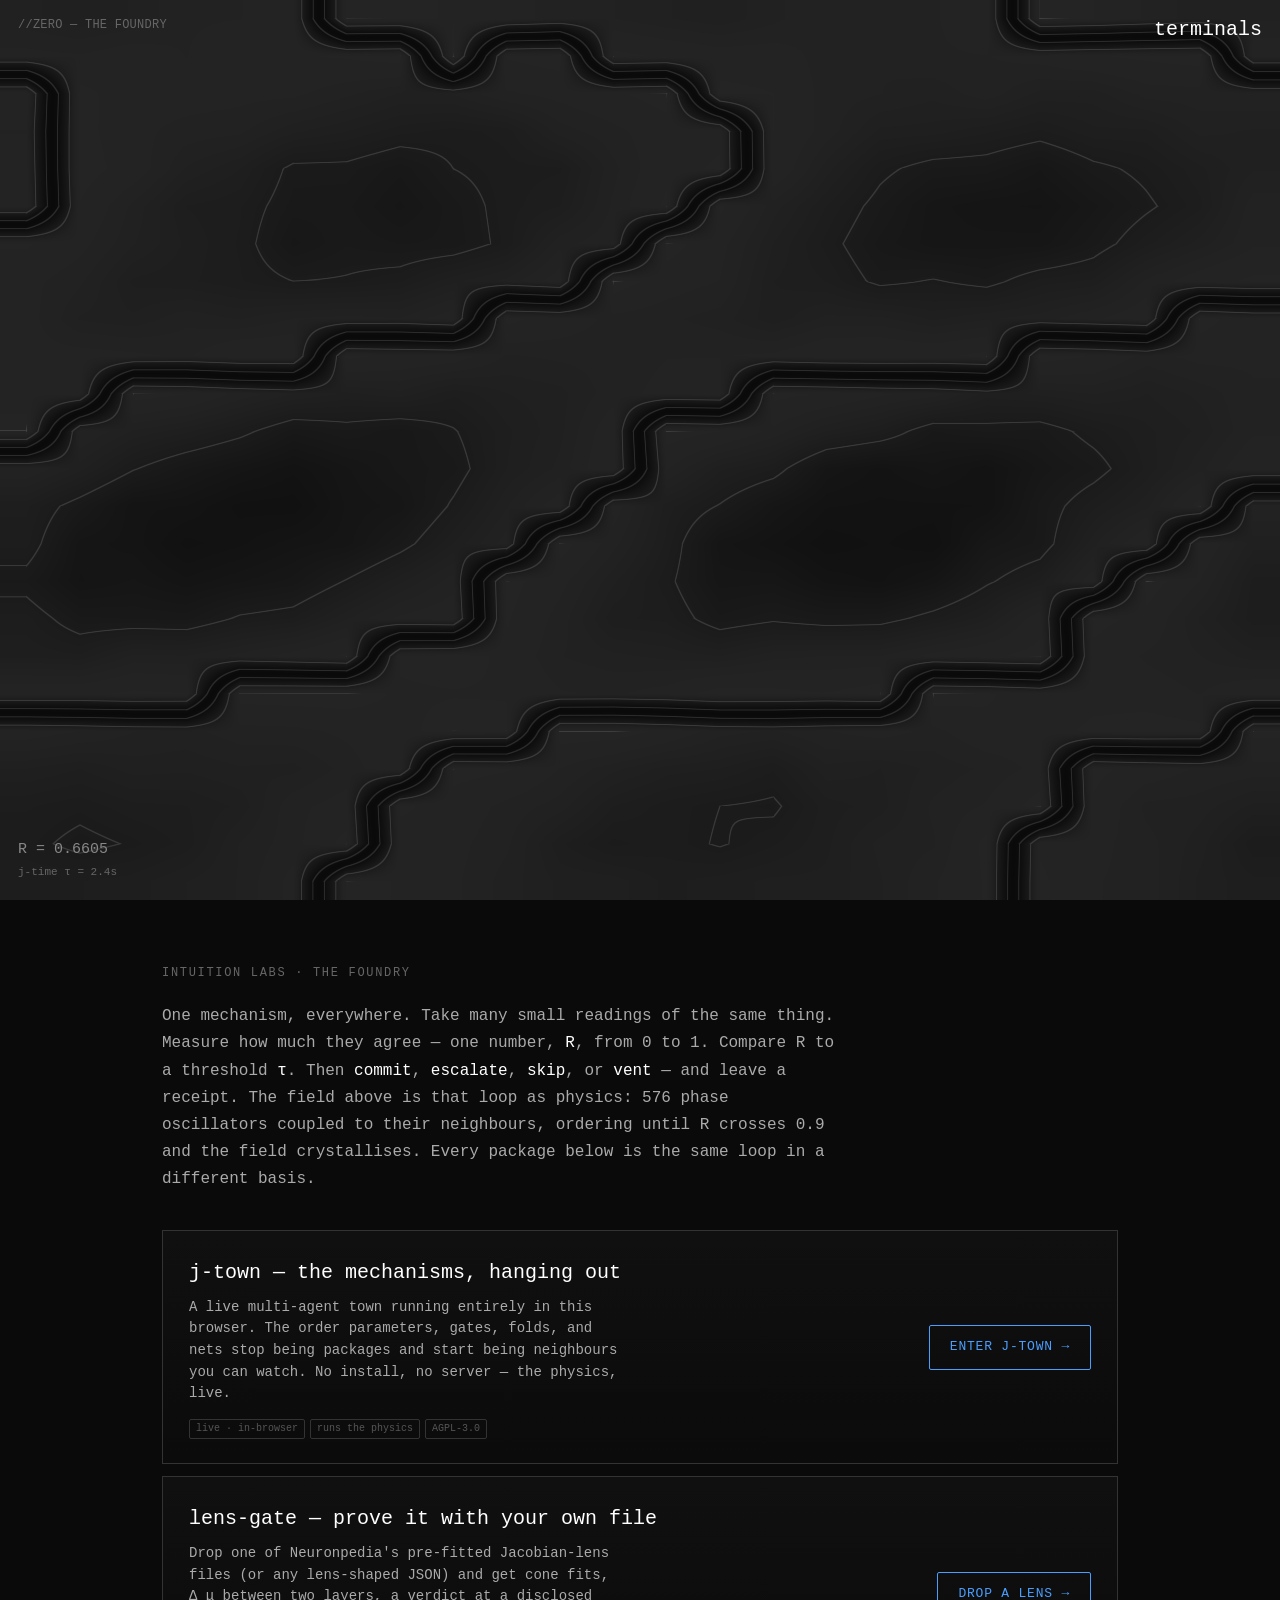
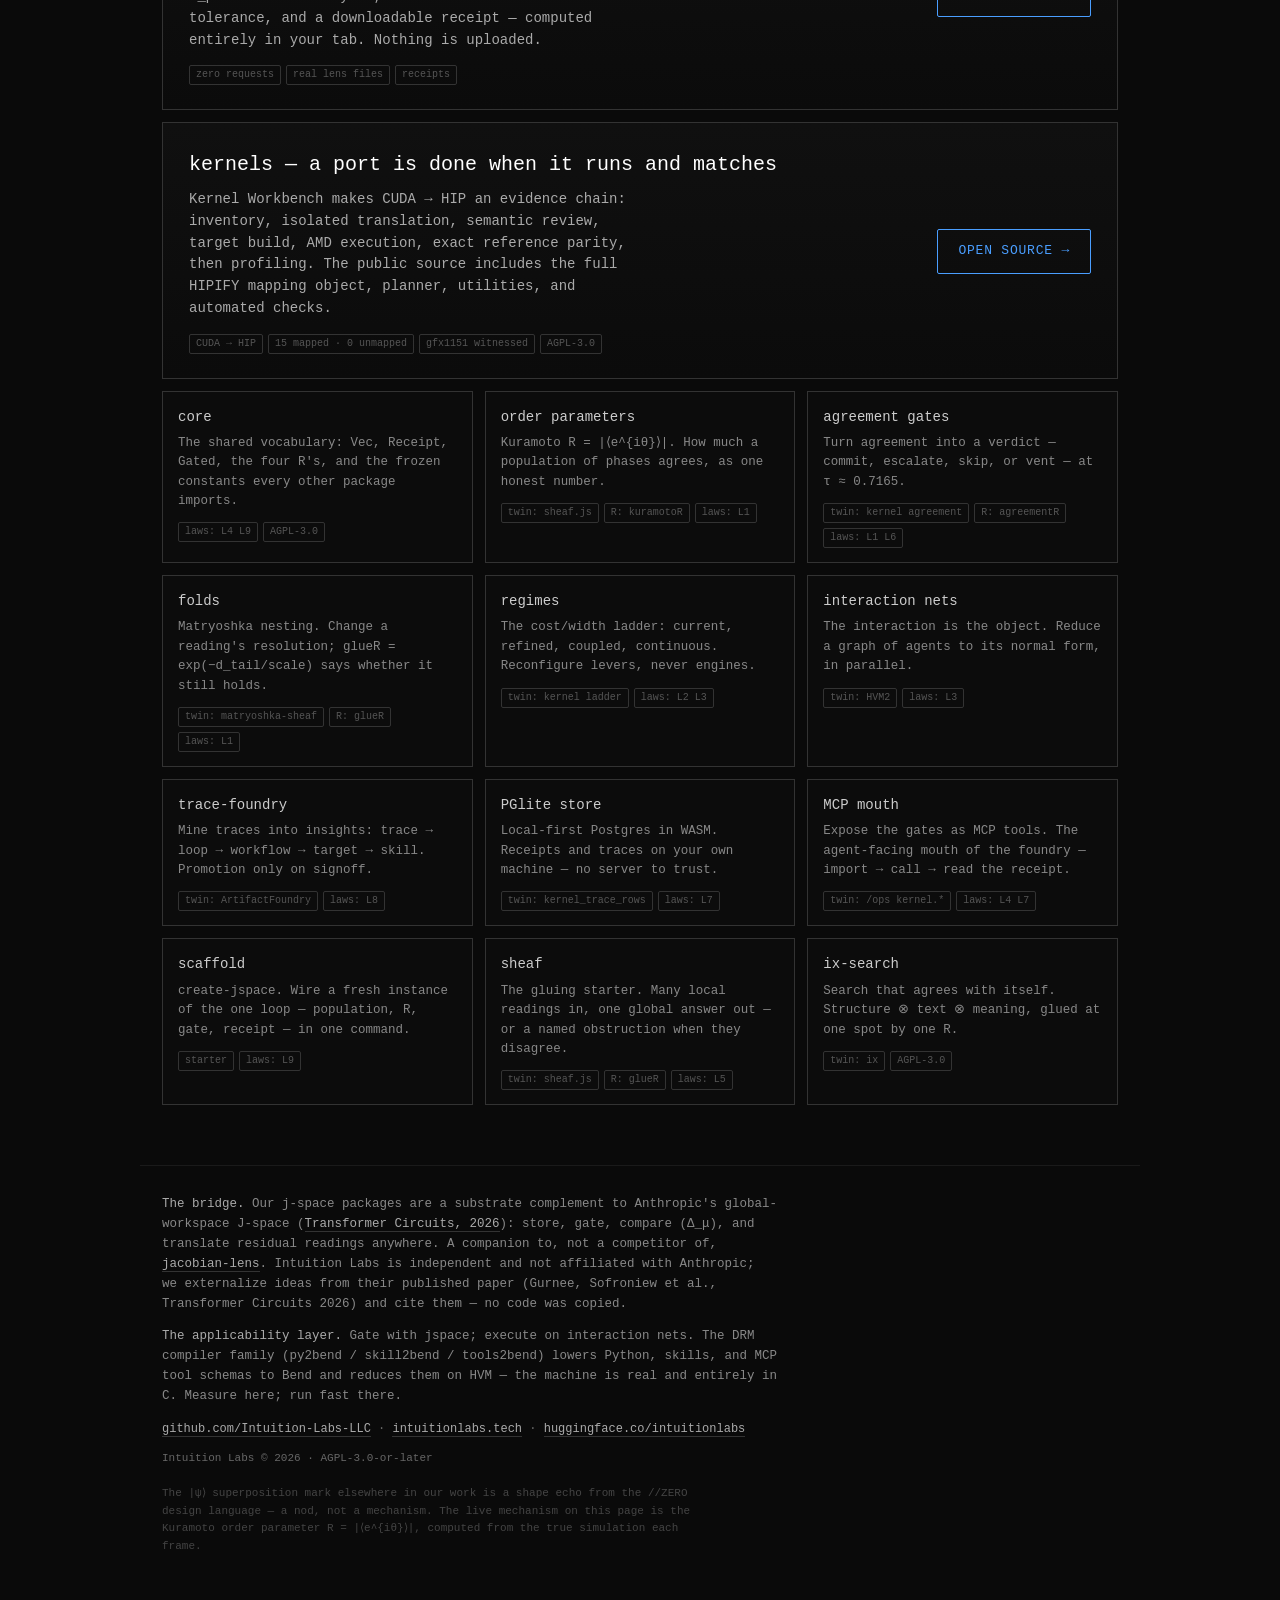
==== commit 35ff1ad0: "Launch Kernel Workbench evidence narrative" ====
--- a/index.html
+++ b/index.html
@@ -170,12 +170,13 @@
 
     <div class="card town reveal">
       <div class="tbody">
-        <div class="name">kernels — source in, target out, evidence between</div>
-        <div class="one">The public Kernel Workbench source: describe a kernel
-          rewrite, inventory CUDA, generate an isolated HIP candidate, then
-          compile, execute, match a reference, and profile on the named AMD
-          target. The full HIPIFY mapping object and tests are in the directory.</div>
-        <div class="pills"><span class="pill">CUDA → HIP</span><span class="pill">gfx1151 witnessed</span><span class="pill">AGPL-3.0</span></div>
+        <div class="name">kernels — a port is done when it runs and matches</div>
+        <div class="one">Kernel Workbench makes CUDA → HIP an evidence chain:
+          inventory, isolated translation, semantic review, target build, AMD
+          execution, exact reference parity, then profiling. The public source
+          includes the full HIPIFY mapping object, planner, utilities, and
+          automated checks.</div>
+        <div class="pills"><span class="pill">CUDA → HIP</span><span class="pill">15 mapped · 0 unmapped</span><span class="pill">gfx1151 witnessed</span><span class="pill">AGPL-3.0</span></div>
       </div>
       <a class="enter" href="https://github.com/Intuition-Labs-LLC/Intuition-Labs-LLC.github.io/tree/main/kernels">OPEN SOURCE →</a>
     </div>
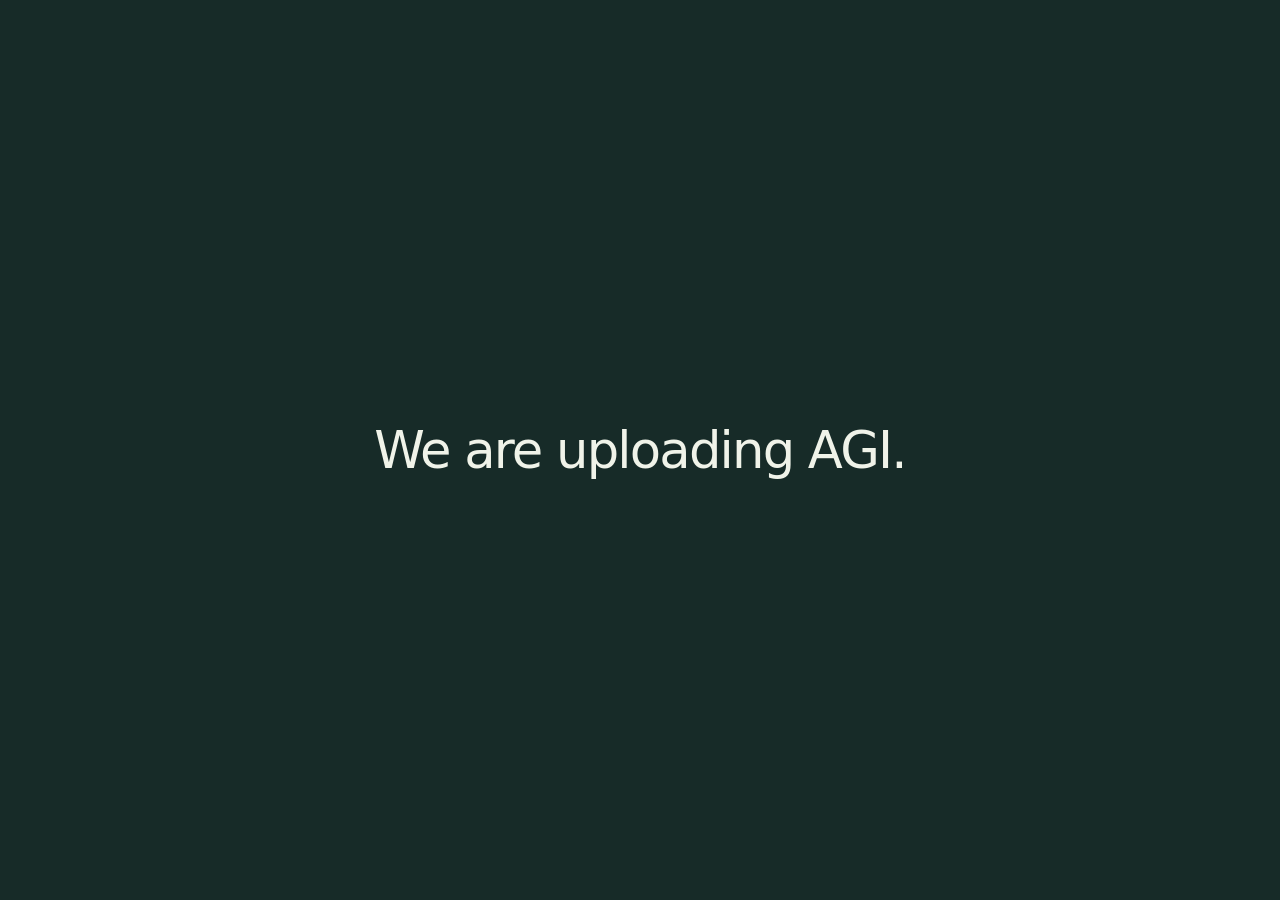
==== commit 3636627d: "Close site during estate reconstruction" ====
--- a/index.html
+++ b/index.html
@@ -1,454 +1 @@
-<!DOCTYPE html>
-<!-- SPDX-License-Identifier: AGPL-3.0-or-later -->
-<!-- Copyright (c) 2026 Intuition Labs LLC -->
-<html lang="en" class="nojs">
-<head>
-<meta charset="utf-8">
-<meta name="viewport" content="width=device-width, initial-scale=1">
-<title>Intuition Labs — gates, receipts, and J-space objects in zero-dependency TypeScript</title>
-<meta name="description" content="One mechanism: many readings → one number R → a gate → a verdict, with a receipt. Browser-native, zero-dependency TypeScript. See it live in j-town, gate a real lens file, fork the sheaf starter, npm i @intuitionlabs.">
-<style>
-  :root{ --bg:#0a0a0a; --hair:#333; --edge:#1a1a1a; --lab:#666; --dim:#888; --mid:#aaa; --hi:#ccc; --wt:#fff; --blue:#4a9eff;
-         --mono:ui-monospace,'Cascadia Mono','Courier New',monospace; }
-  *{ box-sizing:border-box; }
-  html,body{ margin:0; background:var(--bg); }
-  body{ color:var(--dim); font-family:var(--mono); font-weight:300; font-size:14px; line-height:1.6;
-        -webkit-font-smoothing:antialiased; text-rendering:optimizeLegibility; }
-  a{ color:var(--mid); text-decoration:none; border-bottom:1px solid var(--hair); }
-  a:hover{ color:var(--wt); border-bottom-color:var(--lab); }
-  a:focus-visible,button:focus-visible{ outline:1px solid var(--lab); outline-offset:2px; }
-
-  /* ---- hero ---- */
-  .hero{ position:relative; height:100vh; min-height:420px; overflow:hidden; background:var(--bg); }
-  .hero canvas{ position:absolute; inset:0; width:100%; height:100%; display:block; }
-  .hero.nogl{ background:radial-gradient(120% 90% at 32% 38%, #161616 0%, #0d0d0d 46%, #0a0a0a 78%); }
-  .hero.nogl canvas{ display:none; }
-  .hud{ position:absolute; inset:0; pointer-events:none; }
-  .hud>*{ position:absolute; }
-  .slug{ top:16px; left:18px; color:var(--lab); font-size:12px; letter-spacing:.02em; }
-  .mark{ top:14px; right:18px; color:var(--wt); font-size:20px; font-weight:300; }
-  .read{ left:18px; bottom:18px; display:flex; align-items:center; gap:14px; }
-  .rline{ display:flex; flex-direction:column; gap:2px; }
-  .rval{ color:var(--dim); font-size:15px; transition:color .6s ease; }
-  .rval.sync{ color:var(--wt); }
-  .tval{ color:var(--lab); font-size:11px; }
-  .cue{ position:absolute; left:18px; bottom:64px; color:var(--lab); font-size:11px; opacity:0; transition:opacity .8s ease; }
-  .cue.on{ opacity:.9; }
-
-  /* concentric-ring crystal (three nested CSS circles), hidden until sync */
-  .crystal{ position:relative; width:26px; height:26px; opacity:0; transform:scale(.6);
-            transition:opacity .8s ease,transform .8s ease; }
-  .crystal.on{ opacity:1; transform:scale(1); }
-  .crystal i{ position:absolute; top:50%; left:50%; transform:translate(-50%,-50%);
-              border:1px solid var(--wt); border-radius:50%; }
-  .crystal i:nth-child(1){ width:24px; height:24px; opacity:.55; }
-  .crystal i:nth-child(2){ width:16px; height:16px; opacity:.8; }
-  .crystal i:nth-child(3){ width:8px;  height:8px;  opacity:1; }
-
-  .stepwrap{ left:18px; bottom:56px; pointer-events:auto; display:none; }
-  .hero.reduced .stepwrap{ display:block; }
-  .stepwrap button{ font-family:var(--mono); font-weight:300; font-size:12px; color:var(--mid);
-                    background:transparent; border:1px solid var(--hair); padding:4px 10px; cursor:pointer; }
-  .stepwrap button:hover{ color:var(--wt); border-color:var(--lab); }
-
-  /* ---- content ---- */
-  main{ max-width:1000px; margin:0 auto; padding:64px 22px 24px; }
-  .reveal{ opacity:1; }
-  html.motion .reveal:not(.shown){ opacity:0; transform:translateY(12px); }
-  html.motion .reveal{ transition:opacity .7s ease,transform .7s ease; }
-
-  .mech{ color:var(--mid); font-size:16px; line-height:1.7; max-width:70ch; margin:0 0 8px; }
-  .mech b{ color:var(--wt); font-weight:400; }
-  .kicker{ color:var(--lab); font-size:12px; letter-spacing:.14em; text-transform:uppercase; margin:0 0 20px; }
-
-  .grid{ display:grid; grid-template-columns:repeat(3,1fr); gap:12px; margin:36px 0; }
-  .card{ border:1px solid var(--hair); padding:14px 15px; background:#0c0c0c;
-         transition:border-color .25s ease; }
-  .card:hover{ border-color:var(--lab); }
-  .card .name{ color:var(--hi); font-size:14px; margin-bottom:6px; }
-  .card .one{ color:var(--dim); font-size:12.5px; line-height:1.55; min-height:3.1em; }
-  .pills{ display:flex; flex-wrap:wrap; gap:5px; margin-top:11px; }
-  .pill{ font-size:10px; color:#555; border:1px solid var(--hair); border-radius:2px; padding:1px 6px;
-         white-space:nowrap; }
-
-  /* the j-town feature card spans the grid and reads larger */
-  .card.town{ grid-column:1 / -1; padding:26px 26px 24px; background:linear-gradient(180deg,#101010,#0b0b0b);
-              display:flex; flex-wrap:wrap; align-items:center; gap:18px 30px; }
-  .town .tbody{ flex:1 1 320px; }
-  .town .name{ color:var(--wt); font-size:20px; margin-bottom:8px; }
-  .town .one{ color:var(--mid); font-size:14px; min-height:0; max-width:52ch; }
-  .town .pills{ margin-top:14px; }
-  .enter{ flex:0 0 auto; color:var(--blue); border:1px solid var(--blue); border-radius:2px;
-          padding:11px 20px; font-size:13px; letter-spacing:.06em; background:transparent; }
-  .enter:hover{ color:var(--bg); background:var(--blue); border-color:var(--blue); }
-  .enter:focus-visible{ outline:1px solid var(--lab); outline-offset:3px; }
-
-  /* ---- footer ---- */
-  footer{ max-width:1000px; margin:0 auto; padding:28px 22px 60px; border-top:1px solid var(--edge); }
-  footer p{ margin:0 0 12px; font-size:12.5px; color:var(--dim); max-width:82ch; }
-  footer .flinks{ color:var(--lab); font-size:12px; margin:14px 0 10px; }
-  footer .cprt{ color:var(--lab); font-size:11px; }
-  footer .echo{ color:#444; font-size:11px; line-height:1.6; margin-top:18px; max-width:80ch; }
-
-  @media (max-width:720px){
-    .hero{ height:40vh; min-height:260px; }
-    .mark{ font-size:16px; }
-    .grid{ grid-template-columns:1fr; }
-    .card .one{ min-height:0; }
-    main{ padding-top:40px; }
-    .town .name{ font-size:18px; }
-  }
-  @media (prefers-reduced-motion:reduce){
-    html.motion .reveal{ transition:none; }
-    .rval,.crystal,.cue{ transition:none; }
-  }
-</style>
-</head>
-<body>
-<script>
-  /* progressive enhancement flags set before paint (no external requests). */
-  (function(){
-    var h=document.documentElement; h.className='js';
-    try{ if(!matchMedia('(prefers-reduced-motion:reduce)').matches) h.classList.add('motion'); }
-    catch(e){ h.classList.add('motion'); }
-  })();
-</script>
-
-<header class="hero" id="hero">
-  <canvas id="field" aria-hidden="true"></canvas>
-  <div class="hud" aria-hidden="true">
-    <div class="slug">//ZERO — THE FOUNDRY</div>
-    <div class="mark">terminals</div>
-    <div class="cue" id="cue">synced · R ≥ 0.9 — the foundry, below ↓</div>
-    <div class="stepwrap"><button id="step" type="button">step →</button></div>
-    <div class="read">
-      <div class="rline">
-        <span class="rval" id="rval">R = 0.0000</span>
-        <span class="tval" id="tval">j-time τ = 0.0s</span>
-      </div>
-      <div class="crystal" id="crystal"><i></i><i></i><i></i></div>
-    </div>
-  </div>
-</header>
-
-<main>
-  <p class="kicker reveal">Intuition Labs · the foundry</p>
-  <p class="mech reveal">
-    One mechanism, everywhere. Take many small readings of the same thing.
-    Measure how much they agree — one number, <b>R</b>, from 0 to 1. Compare R
-    to a threshold <b>τ</b>. Then <b>commit</b>, <b>escalate</b>, <b>skip</b>, or
-    <b>vent</b> — and leave a receipt. The field above is that loop as physics:
-    576 phase oscillators coupled to their neighbours, ordering until R crosses
-    0.9 and the field crystallises. Every package below is the same loop in a
-    different basis.
-  </p>
-
-  <div class="grid">
-
-    <div class="card town reveal">
-      <div class="tbody">
-        <div class="name">j-town — the mechanisms, hanging out</div>
-        <div class="one">A live multi-agent town running entirely in this browser. The order
-          parameters, gates, folds, and nets stop being packages and start being neighbours you
-          can watch. No install, no server — the physics, live.</div>
-        <div class="pills"><span class="pill">live · in-browser</span><span class="pill">runs the physics</span><span class="pill">AGPL-3.0</span></div>
-      </div>
-      <a class="enter" href="https://intuition-labs-llc.github.io/j-town/">ENTER J-TOWN →</a>
-    </div>
-
-    <div class="card town reveal">
-      <div class="tbody">
-        <div class="name">lens-gate — prove it with your own file</div>
-        <div class="one">Drop one of Neuronpedia's pre-fitted Jacobian-lens files (or any
-          lens-shaped JSON) and get cone fits, Δ_μ between two layers, a verdict at a disclosed
-          tolerance, and a downloadable receipt — computed entirely in your tab. Nothing is
-          uploaded.</div>
-        <div class="pills"><span class="pill">zero requests</span><span class="pill">real lens files</span><span class="pill">receipts</span></div>
-      </div>
-      <a class="enter" href="./lens.html">DROP A LENS →</a>
-    </div>
-
-    <div class="card town reveal">
-      <div class="tbody">
-        <div class="name">kernels — a port is done when it runs and matches</div>
-        <div class="one">Kernel Workbench makes CUDA → HIP an evidence chain:
-          inventory, isolated translation, semantic review, target build, AMD
-          execution, exact reference parity, then profiling. The public source
-          includes the full HIPIFY mapping object, planner, utilities, and
-          automated checks.</div>
-        <div class="pills"><span class="pill">CUDA → HIP</span><span class="pill">15 mapped · 0 unmapped</span><span class="pill">gfx1151 witnessed</span><span class="pill">AGPL-3.0</span></div>
-      </div>
-      <a class="enter" href="https://github.com/Intuition-Labs-LLC/Intuition-Labs-LLC.github.io/tree/main/kernels">OPEN SOURCE →</a>
-    </div>
-
-    <div class="card reveal">
-      <div class="name">core</div>
-      <div class="one">The shared vocabulary: Vec, Receipt, Gated, the four R's, and the frozen constants every other package imports.</div>
-      <div class="pills"><span class="pill">laws: L4 L9</span><span class="pill">AGPL-3.0</span></div>
-    </div>
-
-    <div class="card reveal">
-      <div class="name">order parameters</div>
-      <div class="one">Kuramoto R = |⟨e^{iθ}⟩|. How much a population of phases agrees, as one honest number.</div>
-      <div class="pills"><span class="pill">twin: sheaf.js</span><span class="pill">R: kuramotoR</span><span class="pill">laws: L1</span></div>
-    </div>
-
-    <div class="card reveal">
-      <div class="name">agreement gates</div>
-      <div class="one">Turn agreement into a verdict — commit, escalate, skip, or vent — at τ ≈ 0.7165.</div>
-      <div class="pills"><span class="pill">twin: kernel agreement</span><span class="pill">R: agreementR</span><span class="pill">laws: L1 L6</span></div>
-    </div>
-
-    <div class="card reveal">
-      <div class="name">folds</div>
-      <div class="one">Matryoshka nesting. Change a reading's resolution; glueR = exp(−d_tail/scale) says whether it still holds.</div>
-      <div class="pills"><span class="pill">twin: matryoshka-sheaf</span><span class="pill">R: glueR</span><span class="pill">laws: L1</span></div>
-    </div>
-
-    <div class="card reveal">
-      <div class="name">regimes</div>
-      <div class="one">The cost/width ladder: current, refined, coupled, continuous. Reconfigure levers, never engines.</div>
-      <div class="pills"><span class="pill">twin: kernel ladder</span><span class="pill">laws: L2 L3</span></div>
-    </div>
-
-    <div class="card reveal">
-      <div class="name">interaction nets</div>
-      <div class="one">The interaction is the object. Reduce a graph of agents to its normal form, in parallel.</div>
-      <div class="pills"><span class="pill">twin: HVM2</span><span class="pill">laws: L3</span></div>
-    </div>
-
-    <div class="card reveal">
-      <div class="name">trace-foundry</div>
-      <div class="one">Mine traces into insights: trace → loop → workflow → target → skill. Promotion only on signoff.</div>
-      <div class="pills"><span class="pill">twin: ArtifactFoundry</span><span class="pill">laws: L8</span></div>
-    </div>
-
-    <div class="card reveal">
-      <div class="name">PGlite store</div>
-      <div class="one">Local-first Postgres in WASM. Receipts and traces on your own machine — no server to trust.</div>
-      <div class="pills"><span class="pill">twin: kernel_trace_rows</span><span class="pill">laws: L7</span></div>
-    </div>
-
-    <div class="card reveal">
-      <div class="name">MCP mouth</div>
-      <div class="one">Expose the gates as MCP tools. The agent-facing mouth of the foundry — import → call → read the receipt.</div>
-      <div class="pills"><span class="pill">twin: /ops kernel.*</span><span class="pill">laws: L4 L7</span></div>
-    </div>
-
-    <div class="card reveal">
-      <div class="name">scaffold</div>
-      <div class="one">create-jspace. Wire a fresh instance of the one loop — population, R, gate, receipt — in one command.</div>
-      <div class="pills"><span class="pill">starter</span><span class="pill">laws: L9</span></div>
-    </div>
-
-    <div class="card reveal">
-      <div class="name">sheaf</div>
-      <div class="one">The gluing starter. Many local readings in, one global answer out — or a named obstruction when they disagree.</div>
-      <div class="pills"><span class="pill">twin: sheaf.js</span><span class="pill">R: glueR</span><span class="pill">laws: L5</span></div>
-    </div>
-
-    <div class="card reveal">
-      <div class="name">ix-search</div>
-      <div class="one">Search that agrees with itself. Structure ⊗ text ⊗ meaning, glued at one spot by one R.</div>
-      <div class="pills"><span class="pill">twin: ix</span><span class="pill">AGPL-3.0</span></div>
-    </div>
-
-  </div>
-</main>
-
-<footer>
-  <p class="reveal">
-    <b style="color:#aaa;font-weight:400">The bridge.</b> Our j-space packages are a substrate complement
-    to Anthropic's global-workspace J-space
-    (<a href="https://transformer-circuits.pub/2026/workspace/index.html">Transformer Circuits, 2026</a>):
-    store, gate, compare (Δ_μ), and translate residual readings anywhere. A companion to, not a competitor
-    of, <a href="https://github.com/anthropics/jacobian-lens">jacobian-lens</a>.
-    Intuition Labs is independent and not affiliated with Anthropic; we externalize ideas from their
-    published paper (Gurnee, Sofroniew et&nbsp;al., Transformer Circuits 2026) and cite them — no code
-    was copied.
-  </p>
-  <p class="reveal">
-    <b style="color:#aaa;font-weight:400">The applicability layer.</b> Gate with jspace; execute on
-    interaction nets. The DRM compiler family (py2bend / skill2bend / tools2bend) lowers Python, skills,
-    and MCP tool schemas to Bend and reduces them on HVM — the machine is real and entirely in C. Measure
-    here; run fast there.
-  </p>
-  <div class="flinks">
-    <a href="https://github.com/Intuition-Labs-LLC">github.com/Intuition-Labs-LLC</a> ·
-    <a href="https://intuitionlabs.tech">intuitionlabs.tech</a> ·
-    <a href="https://huggingface.co/intuitionlabs">huggingface.co/intuitionlabs</a>
-  </div>
-  <div class="cprt">Intuition Labs © 2026 · AGPL-3.0-or-later</div>
-  <p class="echo">
-    The |ψ⟩ superposition mark elsewhere in our work is a shape echo from the //ZERO design language — a
-    nod, not a mechanism. The live mechanism on this page is the Kuramoto order parameter R = |⟨e^{iθ}⟩|,
-    computed from the true simulation each frame.
-  </p>
-</footer>
-
-<script type="module">
-// SPDX-License-Identifier: AGPL-3.0-or-later
-import { createSim, stepSim, orderR, GRID, SYNC_GATE } from './sim.js';
-
-const hero    = document.getElementById('hero');
-const canvas  = document.getElementById('field');
-const rvalEl  = document.getElementById('rval');
-const tvalEl  = document.getElementById('tval');
-const crystal = document.getElementById('crystal');
-const cueEl   = document.getElementById('cue');
-const stepBtn = document.getElementById('step');
-
-const motion  = document.documentElement.classList.contains('motion');
-const DT = 1 / 30;
-const TAU = 6.283185307179586;
-
-const sim = createSim(11);
-const G = GRID;
-const phaseBuf = new Uint8Array(G * G);
-let synced = false;
-
-// ---- reveal: content is always legible; this only sequences the fade-up ----
-const reveals = Array.prototype.slice.call(document.querySelectorAll('.reveal'));
-function revealAll(){ for (const el of reveals) el.classList.add('shown'); }
-if (!motion) {
-  revealAll();                                   // reduced motion: show at once
-} else {
-  if ('IntersectionObserver' in window) {
-    const io = new IntersectionObserver((es) => {
-      for (const e of es) if (e.isIntersecting) { e.target.classList.add('shown'); io.unobserve(e.target); }
-    }, { rootMargin: '0px 0px -8% 0px' });
-    for (const el of reveals) io.observe(el);
-  } else {
-    revealAll();
-  }
-  setTimeout(revealAll, 5000);                   // safety: never leave content hidden
-}
-
-function markSynced(){
-  if (synced) return;
-  synced = true;
-  rvalEl.classList.add('sync');
-  crystal.classList.add('on');
-  cueEl.classList.add('on');
-  revealAll();                                   // the sync auto-reveal
-}
-
-function updateHud(r){
-  rvalEl.textContent = 'R = ' + r.toFixed(4);
-  tvalEl.textContent = 'j-time τ = ' + sim.t.toFixed(1) + 's';
-  if (!synced && r >= SYNC_GATE) markSynced();
-}
-
-// ---- WebGL renderer (degrades closed to a CSS gradient on any failure) ----
-function initGL(){
-  let gl = null;
-  try { gl = canvas.getContext('webgl', { antialias:true, alpha:false })
-             || canvas.getContext('experimental-webgl', { antialias:true, alpha:false }); }
-  catch(e){ gl = null; }
-  if (!gl) return null;
-
-  const ext = gl.getExtension('OES_standard_derivatives');
-  const vsrc =
-    'attribute vec2 p; varying vec2 uv;' +
-    'void main(){ uv = p*0.5+0.5; gl_Position = vec4(p,0.0,1.0); }';
-  const fsrc =
-    (ext ? '#extension GL_OES_standard_derivatives : enable\n' : '') +
-    'precision mediump float;' +
-    'varying vec2 uv; uniform sampler2D ph; const float TAU=6.2831853; const float NL=5.0;' +
-    'void main(){' +
-    '  float a = texture2D(ph, uv).r;' +           // phase / 2π, bilinear
-    '  float base = 0.04 + 0.10*(0.5+0.5*cos(a*TAU));' +
-    '  float v = a*NL;' +
-    '  float d = abs(fract(v-0.5)-0.5);' +
-    '  float w = ' + (ext ? 'fwidth(v)' : '0.035') + ';' +
-    '  float line = (1.0 - smoothstep(0.0, max(w,1e-4), d)) * step(w, 0.35);' +
-    '  vec3 col = vec3(base) + vec3(line*0.12);' + // #fff contour ~12%
-    '  gl_FragColor = vec4(col, 1.0);' +
-    '}';
-
-  function compile(type, src){
-    const s = gl.createShader(type);
-    gl.shaderSource(s, src); gl.compileShader(s);
-    if (!gl.getShaderParameter(s, gl.COMPILE_STATUS)) throw new Error(gl.getShaderInfoLog(s) || 'shader');
-    return s;
-  }
-  let prog;
-  try {
-    prog = gl.createProgram();
-    gl.attachShader(prog, compile(gl.VERTEX_SHADER, vsrc));
-    gl.attachShader(prog, compile(gl.FRAGMENT_SHADER, fsrc));
-    gl.linkProgram(prog);
-    if (!gl.getProgramParameter(prog, gl.LINK_STATUS)) throw new Error(gl.getProgramInfoLog(prog) || 'link');
-  } catch(e){ return null; }
-
-  const buf = gl.createBuffer();
-  gl.bindBuffer(gl.ARRAY_BUFFER, buf);
-  gl.bufferData(gl.ARRAY_BUFFER, new Float32Array([-1,-1, 1,-1, -1,1, 1,1]), gl.STATIC_DRAW);
-  const pLoc = gl.getAttribLocation(prog, 'p');
-  gl.enableVertexAttribArray(pLoc);
-  gl.vertexAttribPointer(pLoc, 2, gl.FLOAT, false, 0, 0);
-
-  const tex = gl.createTexture();
-  gl.bindTexture(gl.TEXTURE_2D, tex);
-  gl.pixelStorei(gl.UNPACK_ALIGNMENT, 1);
-  gl.texParameteri(gl.TEXTURE_2D, gl.TEXTURE_MIN_FILTER, gl.LINEAR);
-  gl.texParameteri(gl.TEXTURE_2D, gl.TEXTURE_MAG_FILTER, gl.LINEAR);
-  gl.texParameteri(gl.TEXTURE_2D, gl.TEXTURE_WRAP_S, gl.CLAMP_TO_EDGE);
-  gl.texParameteri(gl.TEXTURE_2D, gl.TEXTURE_WRAP_T, gl.CLAMP_TO_EDGE);
-  gl.useProgram(prog);
-  gl.uniform1i(gl.getUniformLocation(prog, 'ph'), 0);
-
-  function resize(){
-    const dpr = Math.min(window.devicePixelRatio || 1, 2);
-    const w = Math.max(1, Math.floor(hero.clientWidth  * dpr));
-    const h = Math.max(1, Math.floor(hero.clientHeight * dpr));
-    if (canvas.width !== w || canvas.height !== h){ canvas.width = w; canvas.height = h; gl.viewport(0,0,w,h); }
-  }
-  window.addEventListener('resize', resize, { passive:true });
-  resize();
-
-  function draw(){
-    for (let i = 0; i < G*G; i++){
-      let a = sim.theta[i] % TAU; if (a < 0) a += TAU;
-      phaseBuf[i] = (a / TAU * 255) | 0;
-    }
-    gl.texImage2D(gl.TEXTURE_2D, 0, gl.LUMINANCE, G, G, 0, gl.LUMINANCE, gl.UNSIGNED_BYTE, phaseBuf);
-    gl.drawArrays(gl.TRIANGLE_STRIP, 0, 4);
-  }
-  return { draw };
-}
-
-let renderer = null;
-try { renderer = initGL(); } catch(e){ renderer = null; }
-if (!renderer) hero.classList.add('nogl');       // static gradient fallback + live HUD numbers
-
-// ---- drive it ----
-function stepAndDraw(steps){
-  for (let i = 0; i < steps; i++) stepSim(sim, DT);
-  if (renderer) renderer.draw();
-  updateHud(orderR(sim));
-}
-
-if (motion){
-  let last = 0, acc = 0;
-  function frame(now){
-    if (!last) last = now;
-    acc += Math.min((now - last) / 1000, 0.1); last = now;
-    let n = 0;
-    while (acc >= DT && n < 6){ stepSim(sim, DT); acc -= DT; n++; }
-    if (renderer) renderer.draw();
-    updateHud(orderR(sim));
-    requestAnimationFrame(frame);
-  }
-  requestAnimationFrame(frame);
-} else {
-  // reduced motion: prime to a mid-sync frame, render once, offer manual stepping.
-  hero.classList.add('reduced');
-  while (sim.t < 10 && orderR(sim) < 0.84) stepSim(sim, DT);
-  if (renderer) renderer.draw();
-  updateHud(orderR(sim));
-  stepBtn.addEventListener('click', () => stepAndDraw(15));  // ~0.5s per click
-}
-</script>
-</body>
-</html>
+<!doctype html><html lang="en"><head><meta charset="utf-8"><meta name="viewport" content="width=device-width,initial-scale=1"><meta name="robots" content="noindex,nofollow"><title>We are uploading AGI.</title><style>html{color-scheme:dark;background:#172b28;color:#f0f3e9}body{margin:0;min-height:100svh;display:grid;place-items:center;font-family:system-ui,-apple-system,sans-serif}main{padding:32px;text-align:center}h1{font-size:clamp(24px,4vw,52px);line-height:1.25;font-weight:500;letter-spacing:-.035em;margin:0}</style></head><body><main><h1>We are uploading AGI.</h1></main></body></html>
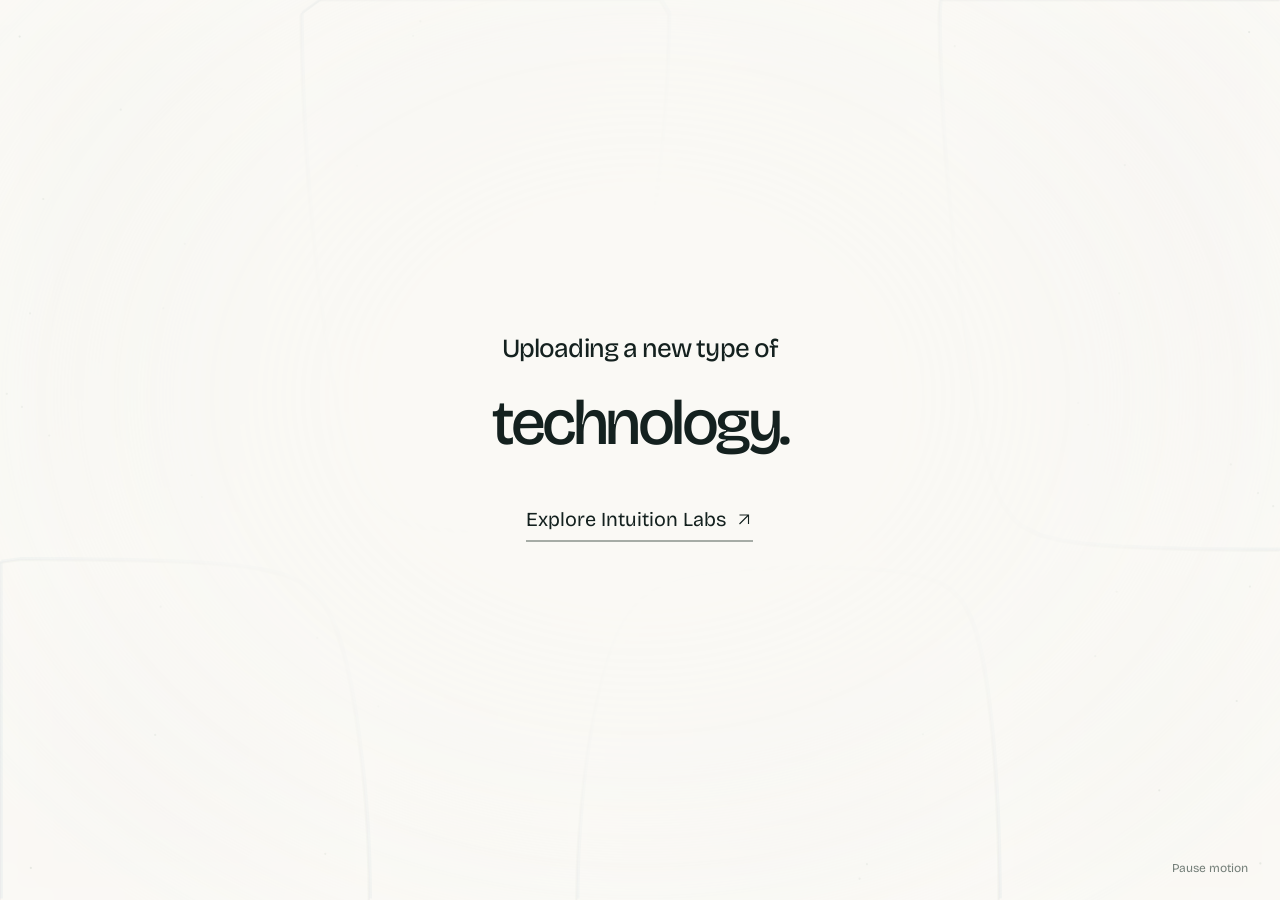
==== commit 1352d74f: "Update seeded holding page 5d007d0fadaf" ====
--- a/index.html
+++ b/index.html
@@ -1 +1,216 @@
-<!doctype html><html lang="en"><head><meta charset="utf-8"><meta name="viewport" content="width=device-width,initial-scale=1"><meta name="robots" content="noindex,nofollow"><title>We are uploading AGI.</title><style>html{color-scheme:dark;background:#172b28;color:#f0f3e9}body{margin:0;min-height:100svh;display:grid;place-items:center;font-family:system-ui,-apple-system,sans-serif}main{padding:32px;text-align:center}h1{font-size:clamp(24px,4vw,52px);line-height:1.25;font-weight:500;letter-spacing:-.035em;margin:0}</style></head><body><main><h1>We are uploading AGI.</h1></main></body></html>+<!doctype html>
+<html lang="en"><head><meta charset="utf-8"><meta name="viewport" content="width=device-width,initial-scale=1"><meta name="robots" content="noindex,nofollow"><meta name="holding-artifact" content="5d007d0fadaf82cdb735d6fe540169b3660ec8e7ee108064771885cceb943103"><title>A new type of technology · Intuition Labs</title><style>@font-face{font-family:Holding;src:url([data-uri]) format('woff2');font-style:normal;font-weight:100 900;font-display:swap}
+:root{color-scheme:light;background:#faf9f5;color:#14211f;font-family:Holding,system-ui,sans-serif;font-synthesis:none}
+*{box-sizing:border-box}body{margin:0;min-height:100svh;display:grid;place-items:center;overflow-x:hidden}
+canvas{position:fixed;inset:0;width:100%;height:100%;pointer-events:none;opacity:.52;mask-image:radial-gradient(ellipse at 50% 44%,transparent 24%,#0003 51%,#000 90%)}
+main{position:relative;z-index:1;max-width:100%;padding:40px 24px;text-align:center;transform:translateY(-1.5vh)}
+h1{font-weight:450;line-height:1.3;margin:0;letter-spacing:-.035em;font-size:clamp(21px,2.05vw,29px)}
+.noun-slot{display:grid;margin-top:20px;font-size:clamp(42px,5vw,65px);font-weight:500;line-height:1.17;letter-spacing:-.055em}
+.noun-slot>span{grid-area:1/1}.measure{visibility:hidden;pointer-events:none}
+.lab-link{display:inline-flex;align-items:center;justify-content:center;gap:9px;min-height:44px;margin-top:38px;color:inherit;font-size:clamp(16px,1.55vw,22px);text-decoration:none;border-bottom:1px solid #526059;padding:2px 0;cursor:pointer;transition:color .3s}
+.lab-link:hover{color:#547448;border-color:currentColor}.lab-link svg{width:18px;height:18px}
+button{font:inherit;cursor:pointer;color:#526059;background:transparent;border:0;font-size:12px;min-height:44px;padding:12px 16px}
+button:hover{color:#14211f}button:focus-visible,a:focus-visible{outline:2px solid #284f3d;outline-offset:6px}
+.pause{position:fixed;z-index:2;right:16px;bottom:max(10px,env(safe-area-inset-bottom));opacity:.8}
+@media(max-width:480px){main{padding:28px 18px}h1{font-size:21px}.noun-slot{font-size:46px;margin-top:16px}.lab-link{font-size:16px;margin-top:32px}.pause{right:8px;font-size:11px}}
+@media(prefers-reduced-motion:reduce){*{transition:none!important}.pause{display:none}}
+@media(forced-colors:active){canvas{display:none}.lab-link{border-color:LinkText}}
+</style></head>
+<body><canvas aria-hidden="true"></canvas><main><h1 aria-label="Uploading a new type of technology."><span aria-hidden="true">Uploading a new type of</span><span class="noun-slot" aria-hidden="true"><span class="measure">environment.</span><span data-noun>technology.</span></span></h1><a class="lab-link" href="https://intuitionlabs.tech/">Explore Intuition Labs<svg viewBox="0 0 24 24" fill="none" stroke="currentColor" stroke-width="1.5" aria-hidden="true"><path d="M6 18 18 6M6 6h12v12"/></svg></a></main><button class="pause" data-pause type="button" aria-pressed="false" hidden>Pause motion</button><script>(()=>{function W(e){let t=2166136261;for(let r=0;r<e.length;r++)t^=e.charCodeAt(r)&255,t=Math.imul(t,16777619)>>>0;return t^=t>>>16,t=Math.imul(t,2246822507)>>>0,t^=t>>>13,t=Math.imul(t,3266489909)>>>0,t^=t>>>16,t>>>0}var pe=e=>W(e)/4294967296,Xe=[1,2,3,4,5,6,8,12],_t=120,zt=4,Ut=.5,Ve=.0015,He=.85,_=.001,$t=e=>e<0?0:e>1?1:e,jt=e=>e*e*e*(e*(e*6-15)+10),U=(e,t,r)=>e+(t-e)*r;function ee(e,t={}){let r=String(e),n=new Map,o=new Map,u=2048,c=U(24,96,pe(r+"/tempo")),i=_t/c;function d(l,p){let a=r+"\xA7"+l,w=0,h=0;for(let b=0;b<zt;b++){let v=Math.pow(Ut,b),y=Xe[W(a+"/f"+b)%Xe.length],A=pe(a+"/p"+b);w+=v*Math.sin(2*Math.PI*(p*i/y+A)),h+=v}return .5+.5*(w/h)}function s(l,p){let a=p&&p.t!==void 0?p.t:0;return $t(d(l,a)+(n.get(l)||0))}function f(l){let p=o.get(l);if(p===void 0){if(o.size>=u){let a=o.keys().next().value;o.delete(a)}p=pe(r+"\xA7"+l),o.set(l,p)}return p}function x(l,p,a,w){let h=r+"\xA7"+l+"#";for(let b=0;b<a;b++)h+=p[b]+",";return pe(h+"g"+w)*2-1}function m(l,p,a){let w=new Array(a),h=new Array(a),b=new Array(a);for(let k=0;k<a;k++)w[k]=Math.floor(p[k]),h[k]=p[k]-w[k],b[k]=jt(h[k]);let v=1<<a,y=0,A=new Array(a);for(let k=0;k<v;k++){let F=1,N=0;for(let O=0;O<a;O++){let C=k>>O&1;A[O]=w[O]+C,F*=C?b[O]:1-b[O],N+=x(l,A,a,O)*(h[O]-C)}y+=F*N}return y*Math.sqrt(a)}return{seed:r,drift:n,periodSec:c,w0:i,eps:_,extent:t.extent!==void 0?t.extent:1,raw:s,stat:f,frac(l,p){let a=s(l+"|f",p),w=Math.pow(2,(f(l+"|\u03B3")-.5)*2);return Math.pow(a,w)},bal(l,p){return this.frac(l,p)*2-1},len(l,p,a){let w=a===void 0?this.extent:a,h=U(Math.log(Ve),Math.log(He),f(l+"|a")),b=U(Math.log(Ve),Math.log(He),f(l+"|b")),v=Math.min(h,b),y=Math.max(h,b);return w*Math.exp(U(v,y,s(l+"|l",p)))},n(l,p,a){let w=Math.max(1,a===void 0?64:a),h=s(l+"|n",p),b=U(.35,1,f(l+"|nb"));return Math.max(1,Math.round(Math.exp(U(0,Math.log(w),Math.pow(h,1/b)))))},rate(l,p){let a=s(l+"|r",p);return 1/this.periodSec*Math.exp(U(-2,4,a))},ang(l,p){return s(l+"|a",p)*Math.PI*2},sgn(l){return f(l+"|s")<.5?-1:1},pick(l,p,a){return p[Math.min(p.length-1,Math.floor(s(l+"|k",a)*p.length))]},vec(l,p,a){let w=new Array(p),h=0;for(let b=0;b<p;b++){let v=s(l+"|v"+b,a)*2-1;w[b]=v,h+=v*v}h=Math.sqrt(h)||1;for(let b=0;b<p;b++)w[b]/=h;return w},field(l,p,a){let w=Math.max(1,Math.min(5,this.n(l+"|oct",a,5))),h=U(1.7,2.6,f(l+"|lac")),b=U(.35,.62,f(l+"|gain")),v=1/this.len(l+"|scale",a),y=this.rate(l+"|flow",a)*.15,A=a&&a.t!==void 0?a.t:0,k=new Array(p);for(let F=0;F<p;F++)k[F]=f(l+"|o"+F)*64+A*y*(F+1);return F=>{let N=1,O=0,C=0,Be=v,Ge=new Array(p);for(let Ne=0;Ne<w;Ne++){for(let S=0;S<p;S++)Ge[S]=F[S]*Be+k[S];C+=N*m(l+"/"+Ne,Ge,p),O+=N,N*=b,Be*=h}return C/O}},curl(l,p,a){if(p===2){let h=this.field(l+"|\u03C8",2,a);return b=>{let v=(h([b[0]+_,b[1]])-h([b[0]-_,b[1]]))/(2*_);return[(h([b[0],b[1]+_])-h([b[0],b[1]-_]))/(2*_),-v]}}let w=[0,1,2].map(h=>this.field(l+"|A"+h,3,a));return h=>{let b=(v,y)=>{let A=h.slice(),k=h.slice();return A[y]+=_,k[y]-=_,(v(A)-v(k))/(2*_)};return[b(w[2],1)-b(w[1],2),b(w[0],2)-b(w[2],0),b(w[1],0)-b(w[0],1)]}},bend(l,p,a){let w=a===void 0?.4:a,h=n.get(l)||0,b=Math.max(-w,Math.min(w,h+p));return n.set(l,b),b},bentBy(){let l=0;for(let p of n.values())l+=Math.abs(p);return l}}}var he=[{pts:[0,1,2],name:"SEDIMENT",reads:"birth \u2192 drift \u2192 gather"},{pts:[0,3,4],name:"CRYSTALLISE",reads:"birth \u2192 fracture \u2192 settle"},{pts:[0,5,6],name:"ANNUNCIATE",reads:"birth \u2192 law bends \u2192 the world is seen"},{pts:[1,3,5],name:"ERODE",reads:"drift \u2192 fracture \u2192 law bends"},{pts:[1,4,6],name:"DRIFT",reads:"drift \u2192 settle \u2192 the world is seen"},{pts:[2,3,6],name:"TESSELLATE",reads:"gather \u2192 fracture \u2192 the world is seen"},{pts:[2,4,5],name:"ANNEAL",reads:"gather \u2192 settle \u2192 law bends"}];var Ye=60,qt=.25,Bt=.35;function We(e,t){return{d:e,cap:t,n:0,x:new Float32Array(t*e),p:new Float32Array(t*e),v:new Float32Array(t*e),m:new Float32Array(t),r:new Float32Array(t),phi:new Float32Array(t),om:new Float32Array(t),age:new Float32Array(t),str:new Float32Array(t),lnk:new Int32Array(t).fill(-1),lrest:new Float32Array(t),budget:1,spent:0,E:0,R:0,resid:0,deposits:0,line:null,beats:0,held:0,emitDebt:0,bindDebt:0,cleaveDebt:0,bindCursor:0,cleaveCursor:0,acc:{emit:0,bind:0,cleave:0}}}var G=e=>Math.pow(1/Math.max(e.n,8),1/e.d);function Oe(e,t,r,n=1){let o=(e.acc[t]||0)+n*60*r.dt,u=Math.floor(o);return e.acc[t]=o-u,u}var Ze=e=>e.budget/e.cap;function me(e,t,r){let n=0;for(let o=0;o<e.d;o++){let u=e.x[t*e.d+o]-e.x[r*e.d+o];n+=u*u}return n}function Ke(e,t){let r=new Map,n=new Array(e.d);for(let o=0;o<e.n;o++){for(let i=0;i<e.d;i++)n[i]=Math.floor(e.x[o*e.d+i]/t);let u=n.join(","),c=r.get(u);c||r.set(u,c=[]),c.push(o)}return{g:r,cell:t}}function Qe(e,t,r,n){let o=new Array(e.d);for(let i=0;i<e.d;i++)o[i]=Math.floor(e.x[r*e.d+i]/t.cell);let u=Math.pow(3,e.d),c=new Array(e.d);for(let i=0;i<u;i++){let d=i;for(let f=0;f<e.d;f++)c[f]=o[f]+d%3-1,d=d/3|0;let s=t.g.get(c.join(","));if(s)for(let f of s)f!==r&&n(f)}}function Gt(e,t,r){let n=e.d;if(e.budget-e.spent<=0||e.n>=e.cap)return;let o=t.n("emit.rate",r,Math.max(1,e.cap-e.n>>4)),u=Math.min(Oe(e,"emit",r,o),e.cap-e.n);if(u<=0)return;let c=G(e),i=Ze(e),d=r.womb||(r.womb=t.field("emit.womb",n,r)),s=t.frac("emit.gate",r)-.5,f=r.flow||(r.flow=t.curl("advect.weather",n,r));for(let x=0;x<u;x++){let m=null;for(let w=0;w<6&&!m;w++){let h=t.vec("emit.site."+(e.n+x)+"."+w,n,r),b=t.len("emit.spread",r)*Math.cbrt(t.frac("emit.rad."+w,r)),v=new Array(n);for(let y=0;y<n;y++)v[y]=.5+h[y]*b;d(v)>s&&(m=v)}if(!m)continue;let g=i*(.5+t.frac("emit.mass",r)*5.5);if(e.spent+g>e.budget)return;let l=e.n++;e.spent+=g;let p=f(m),a=c*t.rate("emit.kick",r);for(let w=0;w<n;w++)e.x[l*n+w]=m[w],e.p[l*n+w]=m[w],e.v[l*n+w]=p[w]*a;e.m[l]=g,e.r[l]=c*(.12+t.frac("emit.core",r)*.5)*Math.pow(g/i,1/n),e.phi[l]=t.ang("emit.phase."+l,r),e.om[l]=t.rate("emit.omega",r)*(1+t.bal("emit.omega.spread."+l,r)*.3),e.age[l]=0,e.str[l]=0,e.lnk[l]=-1}}function Xt(e,t,r){let n=e.d,o=r.dt,u=r.flow||(r.flow=t.curl("advect.weather",n,r)),c=G(e),i=c*t.rate("advect.gain",r),d=t.rate("advect.drag",r),s=t.bal("advect.chirality",r),f=c,x=t.pick("world.boundary",["wrap","reflect","absorb"],r),m=new Array(n);for(let g=0;g<e.n;g++){for(let v=0;v<n;v++)m[v]=e.x[g*n+v];let l=u(m),p=Math.min(1,d*o),a=0;for(let v=0;v<n;v++){let y=(l[v]+(v%2?s:-s)*l[(v+1)%n])*i;e.v[g*n+v]+=(y-e.v[g*n+v])*p,a+=e.v[g*n+v]*e.v[g*n+v]}a=Math.sqrt(a);let w=Bt*f/Math.max(o,1e-6),h=a>w?w/a:1;for(let v=0;v<n;v++)e.p[g*n+v]=e.x[g*n+v],e.v[g*n+v]*=h,e.x[g*n+v]+=e.v[g*n+v]*o;e.age[g]+=o;let b=!1;for(let v=0;v<n;v++){let y=e.x[g*n+v];(y<0||y>1)&&(x==="wrap"?(y=(y%1+1)%1,e.p[g*n+v]=y):x==="reflect"?(y=y<0?-y:2-y,e.v[g*n+v]*=-1):b=!0,e.x[g*n+v]=y)}if(b){e.spent-=e.m[g];let v=--e.n;g!==v&&Je(e,v,g),g--}}}function Je(e,t,r){let n=e.d;for(let o=0;o<n;o++)e.x[r*n+o]=e.x[t*n+o],e.p[r*n+o]=e.p[t*n+o],e.v[r*n+o]=e.v[t*n+o];e.m[r]=e.m[t],e.r[r]=e.r[t],e.phi[r]=e.phi[t],e.om[r]=e.om[t],e.age[r]=e.age[t],e.str[r]=e.str[t],e.lnk[r]=-1,e.lrest[r]=e.lrest[t]}function Vt(e,t,r){let n=Oe(e,"bind",r);for(let o=0;o<n;o++)Ht(e,t,r)}function Ht(e,t,r){let n=e.d,o=G(e),u=Ze(e),c=o*(.6+t.frac("bind.reach",r)*2.4),i=1-2*t.frac("bind.affinity",r),d=u*t.n("bind.ceiling",r,96),s=Ke(e,Math.max(c,.001));e.bindDebt+=Ye*r.dt*e.n;let f=Math.min(e.n,Math.floor(e.bindDebt));e.bindDebt-=f;for(let x=0;x<f;x++){let m=e.bindCursor=(e.bindCursor+1)%Math.max(1,e.n);if(m>=e.n||e.lnk[m]>=0)continue;let g=-1,l=c*c;if(Qe(e,s,m,h=>{if(h>=e.n||h===m)return;let b=me(e,m,h);b<l&&(l=b,g=h)}),g<0)continue;let p=Math.sqrt(l),a=p<(e.r[m]+e.r[g])*(.5+t.frac("bind.fusion",r)),w=Math.cos(e.phi[m]-e.phi[g])>i;if(a&&w&&e.m[m]+e.m[g]<=d&&e.n>1){let h=e.m[m],b=e.m[g],v=h+b;for(let A=0;A<n;A++)e.x[m*n+A]=(e.x[m*n+A]*h+e.x[g*n+A]*b)/v,e.v[m*n+A]=(e.v[m*n+A]*h+e.v[g*n+A]*b)/v;e.phi[m]=Math.atan2(Math.sin(e.phi[m])*h+Math.sin(e.phi[g])*b,Math.cos(e.phi[m])*h+Math.cos(e.phi[g])*b),e.m[m]=v,e.r[m]=Math.pow(Math.pow(e.r[m],n)+Math.pow(e.r[g],n),1/n),e.str[m]+=t.frac("bind.scar",r);let y=--e.n;if(g!==y&&Je(e,y,g),m===y)break}else e.lnk[g]<0&&(e.lnk[m]=g,e.lnk[g]=m,e.lrest[m]=e.lrest[g]=p)}}function Yt(e,t,r){let n=Oe(e,"cleave",r);for(let o=0;o<n;o++)Wt(e,t,r)}function Wt(e,t,r){let n=e.d,o=t.frac("cleave.threshold",r),u=e.d&&G(e)*(1.6+t.frac("bind.stretch",r)*3);for(let d=0;d<e.n;d++){let s=e.lnk[d];s<0||s>=e.n||Math.sqrt(me(e,d,s))>e.lrest[d]+u&&(e.lnk[d]=-1,e.lnk[s]=-1,e.str[d]+=t.frac("bind.scar",r),e.str[s]+=t.frac("bind.scar",r))}let c=G(e)*t.rate("cleave.throw",r);e.cleaveDebt+=Ye*r.dt*e.n;let i=Math.min(e.n,Math.floor(e.cleaveDebt));e.cleaveDebt-=i;for(let d=0;d<i&&e.n<e.cap;d++){let s=e.cleaveCursor=(e.cleaveCursor+1)%Math.max(1,e.n);if(s>=e.n||e.str[s]<o)continue;let f=e.lnk[s];if(f>=0){e.lnk[f]=-1,e.lnk[s]=-1,e.str[s]*=.5;continue}let x=e.n++,m=t.vec("cleave.axis."+s,n,r),g=e.m[s]*.5;e.m[s]=e.m[x]=g;let l=e.r[s]*Math.pow(.5,1/n);e.r[s]=e.r[x]=l;for(let p=0;p<n;p++)e.x[x*n+p]=e.x[s*n+p]-m[p]*l,e.x[s*n+p]+=m[p]*l,e.p[x*n+p]=e.x[x*n+p],e.v[x*n+p]=e.v[s*n+p]-m[p]*c,e.v[s*n+p]+=m[p]*c;e.phi[x]=e.phi[s]+Math.PI*t.frac("cleave.phase.slip",r),e.om[x]=e.om[s],e.age[x]=e.age[s],e.str[s]=e.str[x]=0,e.lnk[x]=-1}}function Zt(e,t,r){let n=e.d,o=r.dt,u=t.rate("relax.gamma",r),c=t.rate("emit.omega",r)*(.5+4*t.frac("relax.sync",r)),i=t.rate("relax.push",r),d=t.rate("relax.stiffness",r),f=G(e)*(.6+t.frac("bind.reach",r)*2.4),x=Ke(e,Math.max(f,.001)),m=Math.exp(-u*o),g=new Float32Array(e.n),l=new Float32Array(e.n),p=new Float32Array(e.n);for(let a=0;a<e.n;a++){let w=0,h=0,b=0;Qe(e,x,a,y=>{if(y>=e.n)return;let A=me(e,a,y);if(A>f*f)return;let k=Math.sqrt(A)||1e-6;w+=Math.cos(e.phi[y]),h+=Math.sin(e.phi[y]),b++;let F=e.r[a]+e.r[y]-k;if(F>0){for(let N=0;N<n;N++){let O=(e.x[a*n+N]-e.x[y*n+N])/k;e.v[a*n+N]+=O*F*i*o}e.str[a]+=F*o*i}}),g[a]=b?w/b:0,l[a]=b?h/b:0,p[a]=b?c*Math.hypot(g[a],l[a]):0;let v=e.lnk[a];if(v>=0&&v<e.n){let y=Math.sqrt(me(e,a,v))||1e-6,A=y/(e.lrest[a]+f);A>1&&(e.str[a]+=(A-1)*o*d);let k=Math.min((y-e.lrest[a])*d,d*f*4);for(let F=0;F<n;F++){let N=(e.x[a*n+F]-e.x[v*n+F])/y;e.v[a*n+F]-=N*k*o}e.str[a]+=Math.abs(y-e.lrest[a])*o*d}}for(let a=0;a<e.n;a++){if(e.phi[a]+=e.om[a]*o,p[a]>0){let w=Math.atan2(l[a],g[a]),h=Math.atan2(Math.sin(w-e.phi[a]),Math.cos(w-e.phi[a])),b=Math.tan(Math.max(-1.5707,Math.min(1.5707,h/2)))*Math.exp(-p[a]*o);e.phi[a]=w-2*Math.atan(b)}for(let w=0;w<n;w++)e.v[a*n+w]*=m}}function Kt(e){let t=e.d,r=G(e)*3,n=new Map,o=new Array(t),u=0,c=0,i=0;for(let s=0;s<e.n;s++){let f=0;for(let p=0;p<t;p++)f+=e.v[s*t+p]**2;u+=.5*e.m[s]*f;let x=Math.cos(e.phi[s]),m=Math.sin(e.phi[s]);c+=x,i+=m;for(let p=0;p<t;p++)o[p]=Math.floor(e.x[s*t+p]/r);let g=o.join(","),l=n.get(g);l||n.set(g,l=[0,0,0]),l[0]+=x,l[1]+=m,l[2]++}let d=0;for(let s of n.values())d+=Math.hypot(s[0],s[1]);e.E=u,e.Rg=e.n?Math.hypot(c,i)/e.n:0,e.R=e.n?d/e.n:0}function Qt(e){for(let t=0;t<e.n;t++){let r=e.lnk[t];r<0||(r>=e.n||e.lnk[r]!==t)&&(e.lnk[t]=-1)}}function Jt(e,t,r){let n=t.frac("world.coherence.target",r),o=t.frac("world.energy.target",r)*t.len("world.energy.scale",r),u=t.frac("world.fill.target",r),c=n-e.R,i=(e.E-o)/(o+1e-9),d=u-e.spent/(e.budget+1e-9),s=t.frac("world.record.target",r),f=r.record===void 0?0:s-r.record;return{rR:c,rE:Math.max(-4,Math.min(4,i)),r\u03BC:d,r\u03A9:f,mag:Math.abs(c)+Math.abs(d)+Math.abs(f)+Math.min(1,Math.abs(i))}}function St(e,t,r){let n=Jt(e,t,r),o=t.frac("couple.gain",r)*qt,u=r.dt,c=r.couples||en;for(let[i,d,s]of c){let f=d==="R"?n.rR:d==="E"?n.rE:d==="\u03A9"?n.r\u03A9:n.r\u03BC;t.bend(i,o*f*s*u)}return e.resid=n.mag,n}var en=[["emit.rate|n","\u03BC",1],["advect.gain|r","E",-1],["bind.reach|f","R",1],["cleave.threshold|f","R",1],["relax.gamma|r","E",1],["relax.sync|f","R",1],["ink.hue|a","R",1],["ink.weight|f","\u03BC",1]];function ge(e,t,r){return Kt(e),{d:e.d,n:e.n,x:e.x,p:e.p,v:e.v,m:e.m,r:e.r,phi:e.phi,age:e.age,str:e.str,lnk:e.lnk,mQ:e.budget/e.cap,budget:e.budget,witness:{R:e.R,tau:1-e.R,E:e.E,fill:e.spent/(e.budget+1e-9),resid:e.resid},depositing:!!(e.line&&e.line.pts.includes(6))}}function tn(e,t,r){let n=1-e.R,o=t.frac("director.temperament",r),u=.06,c=he.map((s,f)=>{let x=(s.pts.includes(0)?1:0)+(s.pts.includes(3)?1:0),m=(s.pts.includes(4)?1:0)+(s.pts.includes(2)?1:0);return(u+t.frac("director.line."+f,r))*(1+x*n*o+m*(1-n)*(1-o)*2)}),i=c.reduce((s,f)=>s+f,0),d=t.frac("director.roll."+e.beats,r)*i;for(let s=0;s<c.length;s++)if(d-=c[s],d<=0)return he[s];return he[he.length-1]}var nn=[Gt,Xt,Vt,Yt,Zt,St,ge];function Le(e,t,r){r.womb=null,r.flow=null,r.womb=t.field("emit.womb",e.d,r),r.flow=t.curl("advect.weather",e.d,r);let n=t.n("director.hold",r,12)/60;e.held+=r.dt,(!e.line||e.held>=n)&&(e.line=tn(e,t,r),e.held=0),e.beats++;for(let u of e.line.pts)u!==6&&nn[u](e,t,r);Qt(e);let o=ge(e,t,r);return o.depositing&&e.deposits++,o}function Se(e){let t=Math.floor(Number(e)||0)-12;return Number.isFinite(t)?Math.max(8,Math.min(64,t)):8}var et="3.141592653589793",be=.62,ve=.35;function tt({glsl3:e=!1}={}){return`${e?`#version 300 es
+`:""}${e?"in":"attribute"} vec2 aPos;
+uniform vec4 uRect;
+uniform vec2 uViewport;
+${e?"out":"varying"} vec2 vUv;
+
+void main() {
+  vUv = aPos;
+  vec2 px = uRect.xy + aPos * uRect.zw;
+  gl_Position = vec4(px.x / uViewport.x * 2.0 - 1.0, 1.0 - px.y / uViewport.y * 2.0, 0.0, 1.0);
+}
+`}function nt({glsl3:e=!1,maxTerms:t=64}={}){let r=Math.max(1,Math.floor(t));return`${e?`#version 300 es
+`:""}#ifdef GL_FRAGMENT_PRECISION_HIGH
+precision highp float;
+#else
+precision mediump float;
+#endif
+
+const int TERM_CAP = ${r};
+const float PI = ${et};
+
+uniform vec3 uTerms[TERM_CAP];
+uniform int uTermCount;
+uniform float uScale;
+uniform float uFlow;
+uniform float uOrder;
+uniform sampler2D uThick;
+uniform vec3 uNode;
+uniform vec3 uLift;
+uniform vec3 uPlus;
+uniform vec3 uMinus;
+
+${e?"in":"varying"} vec2 vUv;
+${e?`out vec4 oColour;
+`:""}
+float wAt(vec2 p) {
+  float w = 0.0;
+  for (int i = 0; i < TERM_CAP; i++) {
+    if (i >= uTermCount) break;
+    vec3 term = uTerms[i];
+    w += term.z * sin(term.x * PI * p.x) * sin(term.y * PI * p.y);
+  }
+  return w;
+}
+
+// The velocity of the air over the plate, as a PERPENDICULAR gradient.
+//
+// Taking the displacement as a stream function is what makes this exact rather
+// than decorative: a field built as the perpendicular gradient of a scalar has
+// zero divergence identically, so this is an incompressible flow with no
+// pressure projection to run and no solver step to get wrong. The contours of w
+// ARE the streamlines, which means the node lines \u2014 already the informative part
+// of this picture \u2014 become the lines the flow follows, and every antinode
+// becomes a vortex core with real circulation around it.
+vec2 flowAt(vec2 p) {
+  float dwdu = 0.0;
+  float dwdv = 0.0;
+  for (int i = 0; i < TERM_CAP; i++) {
+    if (i >= uTermCount) break;
+    vec3 term = uTerms[i];
+    float a = term.x * PI;
+    float b = term.y * PI;
+    dwdu += term.z * a * cos(a * p.x) * sin(b * p.y);
+    dwdv += term.z * b * sin(a * p.x) * cos(b * p.y);
+  }
+  return vec2(-dwdv, dwdu);
+}
+
+void main() {
+  // The two layers, as one expression.
+  //
+  //   LINEAR      uFlow = 0. The modal sum, evaluated where the pixel is.
+  //               Superposition, and nothing else. This is a plate.
+  //   NONLINEAR   uFlow > 0. The sample point is carried along the flow the
+  //               field itself induces before the field is read there \u2014 the
+  //               field advecting itself, which is the (u\xB7grad)u term and the
+  //               only nonlinearity in Navier\u2013Stokes. It is why turbulence
+  //               exists, and it is why the bands shear here.
+  //
+  // Two semi-Lagrangian steps rather than one, because a single step only
+  // shears and it takes a second to fold; and semi-Lagrangian rather than
+  // forward differencing because tracing backwards along the flow is
+  // unconditionally stable at any step size, which is the whole reason that
+  // scheme is used.
+  //
+  // uFlow is the regime. At rest every term is zero, so the gradient is zero,
+  // so the flow is zero \u2014 silence still looks like silence, without a special
+  // case anywhere.
+  vec2 p = vUv;
+  if (uFlow > 0.0) {
+    p -= uFlow * flowAt(p);
+    p -= uFlow * flowAt(p);
+    p = clamp(p, vec2(0.0), vec2(1.0));
+  }
+
+  float d = clamp(wAt(p) * uScale, -1.0, 1.0);
+  float t = ${e?"texture":"texture2D"}(uThick, vUv).r;
+  vec3 rest = uNode + t * uLift;
+  float mag = pow(abs(d), ${be});
+  vec3 tint = d >= 0.0 ? uPlus : uMinus;
+  float orderMix = clamp(uOrder, 0.0, 1.0) * ${ve};
+  if (orderMix > 0.0) tint = mix(tint, uLift, orderMix);
+  ${e?"oColour":"gl_FragColor"} = vec4(mix(rest, tint, mag), 1.0);
+}
+`}function rt({maxTerms:e=64}={}){let t=Math.max(1,Math.floor(e));return`struct Field {
+  uRect : vec4<f32>,
+  uViewport : vec2<f32>,
+  uScale : f32,
+  uTermCount : f32,
+  uFlow : f32,
+  uOrder : f32,
+  uNode : vec4<f32>,
+  uLift : vec4<f32>,
+  uPlus : vec4<f32>,
+  uMinus : vec4<f32>,
+  uTerms : array<vec4<f32>, ${t}>,
+};
+
+@group(0) @binding(0) var<uniform> uField : Field;
+@group(0) @binding(1) var uThickSampler : sampler;
+@group(0) @binding(2) var uThickTexture : texture_2d<f32>;
+
+const PI : f32 = ${et};
+
+struct Stage {
+  @builtin(position) place : vec4<f32>,
+  @location(0) uv : vec2<f32>,
+};
+
+@vertex
+fn vertexMain(@builtin(vertex_index) index : u32) -> Stage {
+  var corners = array<vec2<f32>, 4>(
+    vec2<f32>(0.0, 0.0), vec2<f32>(1.0, 0.0), vec2<f32>(0.0, 1.0), vec2<f32>(1.0, 1.0)
+  );
+  let corner = corners[index];
+  let px = uField.uRect.xy + corner * uField.uRect.zw;
+  var out : Stage;
+  out.uv = corner;
+  out.place = vec4<f32>(
+    px.x / uField.uViewport.x * 2.0 - 1.0,
+    1.0 - px.y / uField.uViewport.y * 2.0,
+    0.0, 1.0
+  );
+  return out;
+}
+
+fn wAt(p : vec2<f32>) -> f32 {
+  var w : f32 = 0.0;
+  let count = i32(uField.uTermCount);
+  for (var i : i32 = 0; i < ${t}; i = i + 1) {
+    if (i >= count) { break; }
+    let term = uField.uTerms[i];
+    w = w + term.z * sin(term.x * PI * p.x) * sin(term.y * PI * p.y);
+  }
+  return w;
+}
+
+// The perpendicular gradient \u2014 see the note on the other path. Divergence-free
+// by construction, so the flow is incompressible with nothing to project.
+fn flowAt(p : vec2<f32>) -> vec2<f32> {
+  var dwdu : f32 = 0.0;
+  var dwdv : f32 = 0.0;
+  let count = i32(uField.uTermCount);
+  for (var i : i32 = 0; i < ${t}; i = i + 1) {
+    if (i >= count) { break; }
+    let term = uField.uTerms[i];
+    let a = term.x * PI;
+    let b = term.y * PI;
+    dwdu = dwdu + term.z * a * cos(a * p.x) * sin(b * p.y);
+    dwdv = dwdv + term.z * b * sin(a * p.x) * cos(b * p.y);
+  }
+  return vec2<f32>(-dwdv, dwdu);
+}
+
+@fragment
+fn fragmentMain(stage : Stage) -> @location(0) vec4<f32> {
+  // Transliterated line for line from the other path, including the two
+  // semi-Lagrangian steps. Two backends drawing two slightly different pictures
+  // is the failure this whole lane exists to avoid.
+  var p = stage.uv;
+  if (uField.uFlow > 0.0) {
+    p = p - uField.uFlow * flowAt(p);
+    p = p - uField.uFlow * flowAt(p);
+    p = clamp(p, vec2<f32>(0.0), vec2<f32>(1.0));
+  }
+
+  let d = clamp(wAt(p) * uField.uScale, -1.0, 1.0);
+  let t = textureSample(uThickTexture, uThickSampler, stage.uv).r;
+  let rest = uField.uNode.rgb + t * uField.uLift.rgb;
+  let mag = pow(abs(d), ${be});
+  var tint = uField.uMinus.rgb;
+  if (d >= 0.0) { tint = uField.uPlus.rgb; }
+  let orderMix = clamp(uField.uOrder, 0.0, 1.0) * ${ve};
+  if (orderMix > 0.0) { tint = mix(tint, uField.uLift.rgb, orderMix); }
+  return vec4<f32>(mix(rest, tint, mag), 1.0);
+}
+`}function T(e){let t=String(e).replace("#","").trim(),r=t.length===3?t.split("").map(o=>o+o).join(""):t,n=Number.parseInt(r,16);if(!Number.isFinite(n)||r.length!==6)throw new Error(`not a colour: ${e}`);return[n>>16&255,n>>8&255,n&255]}var oe={node:T("#0b0e10"),plus:T("#e0714a"),minus:T("#4b6cb7"),lift:[55,54.6,57.9]},Pn={glass:{node:T("#090d10"),plus:T("#67e8f9"),minus:T("#3b82f6"),lift:[45,65,78]},bronze:{node:T("#0b0e10"),plus:T("#e0714a"),minus:T("#4b6cb7"),lift:[55,54.6,57.9]},steel:{node:T("#080a0c"),plus:T("#f59e0b"),minus:T("#60a5fa"),lift:[52,56,62]},maple:{node:T("#0c0c0e"),plus:T("#d97706"),minus:T("#059669"),lift:[62,50,38]},rosewood:{node:T("#0c0a0c"),plus:T("#e11d48"),minus:T("#6366f1"),lift:[58,38,42]},skin:{node:T("#0e0c0b"),plus:T("#ea580c"),minus:T("#0284c7"),lift:[48,42,38]},glassfibre:{node:T("#06090a"),plus:T("#10b981"),minus:T("#8b5cf6"),lift:[38,52,58]},aluminium:{node:T("#080a0d"),plus:T("#38bdf8"),minus:T("#f43f5e"),lift:[60,68,74]}};var z=e=>[e[0]/255,e[1]/255,e[2]/255],we=e=>Math.max(0,Math.min(1,Number(e)||0));function at(e,t,r=0){e.render({...t,order:we(r)})}function rn(e,t,r=oe,n=0){let o=Math.max(-1,Math.min(1,Number(e)||0)),u=Math.max(0,Math.min(1,Number(t)||0)),c=Math.pow(Math.abs(o),be),i=o>=0?r.plus:r.minus,d=we(n)*ve,s=[0,0,0];for(let f=0;f<3;f++){let x=r.node[f]+u*r.lift[f],m=d>0?i[f]+d*(r.lift[f]-i[f]):i[f];s[f]=x+c*(m-x)}return s}function Z(e,t,r){let n=0;for(let o=0;o<e.length;o++){let u=e[o];n+=u.coef*Math.sin(u.p*Math.PI*t)*Math.sin(u.q*Math.PI*r)}return n}function on(e,t,r){let n=0,o=0;for(let u=0;u<e.length;u++){let c=e[u],i=c.p*Math.PI,d=c.q*Math.PI;n+=c.coef*i*Math.cos(i*t)*Math.sin(d*r),o+=c.coef*d*Math.sin(i*t)*Math.cos(d*r)}return{u:o===0?0:-o,v:n===0?0:n}}function sn(e,t,r,n=0){if(!(n>0))return Z(e,t,r);let o={u:t,v:r};for(let u=0;u<2;u++){let c=on(e,o.u,o.v);o={u:Math.min(1,Math.max(0,o.u-n*c.u)),v:Math.min(1,Math.max(0,o.v-n*c.v))}}return Z(e,o.u,o.v)}function an(e,{cap:t=64,stride:r=3}={}){let n=[];for(let d of e||[]){let s=Number(d.p),f=Number(d.q),x=Number(d.coef);!Number.isFinite(s)||!Number.isFinite(f)||!Number.isFinite(x)||x!==0&&n.push({p:s,q:f,coef:x})}let o=n,u=0,c=0;if(n.length>t){let d=[...n].sort((f,x)=>Math.abs(x.coef)-Math.abs(f.coef));o=d.slice(0,t);let s=d.slice(t);u=s.length;for(let f of s)c+=Math.abs(f.coef)}let i=new Float32Array(t*r);for(let d=0;d<o.length;d++)i[d*r]=o[d].p,i[d*r+1]=o[d].q,i[d*r+2]=o[d].coef;return{data:i,count:o.length,kept:o,dropped:u,droppedWeight:c,cap:t,stride:r}}function ct(e,t,r=null){let n=r&&r.length===t*t?r:new Uint8Array(t*t),o=Math.max(1e-12,e.hi-e.lo);for(let u=0;u<t;u++)for(let c=0;c<t;c++){let i=(e.field[c*t+u]-e.lo)/o;n[u*t+c]=Math.max(0,Math.min(255,Math.round(i*255)))}return n}var P={rect:0,viewport:4,scale:6,termCount:7,flow:8,order:9,node:12,lift:16,plus:20,minus:24,terms:28};function lt(e=64){return P.terms+e*4}function cn({rect:e,viewport:t,scale:r,termCount:n,flow:o=0,order:u=0,terms:c,palette:i=oe,cap:d=64}){let s=new Float32Array(lt(d));return s.set([e.ox,e.oy,e.sw,e.sh],P.rect),s.set([t.w,t.h],P.viewport),s[P.scale]=r,s[P.termCount]=n,s[P.flow]=o,s[P.order]=we(u),s.set(z(i.node),P.node),s.set(z(i.lift),P.lift),s.set(z(i.plus),P.plus),s.set(z(i.minus),P.minus),c&&s.set(c.subarray(0,d*4),P.terms),s}var te=["webgpu","webgl2","webgl1","canvas2d"],ne={webgpu:"drawn on the graphics chip, the newer way",webgl2:"drawn on the graphics chip",webgl1:"drawn on the graphics chip, the older way",canvas2d:"drawn on the processor",none:"nothing on this machine can draw the plate"},ot="this machine does not offer it";function ln(e={}){let t=new Set(te.filter(n=>!!e[n])),r=[];if(e.prefer&&t.has(e.prefer)){for(let n of te){if(n===e.prefer)break;r.push({name:n,why:t.has(n)?"a different one was asked for":ot})}return{mode:e.prefer,why:ne[e.prefer],asked:!0,chain:te.filter(n=>t.has(n)),rejected:r}}for(let n of te){if(t.has(n))return{mode:n,why:ne[n],asked:!1,chain:te.filter(o=>t.has(o)),rejected:r};r.push({name:n,why:ot})}return{mode:"none",why:ne.none,asked:!1,chain:[],rejected:r}}function un(e=globalThis){let t={webgpu:!1,webgl2:!1,webgl1:!1,canvas2d:!1,reducedMotion:!1},r=e.document;if(!r)return t;try{t.webgpu=!!(e.navigator&&e.navigator.gpu)}catch{t.webgpu=!1}let n=o=>{try{let u=r.createElement("canvas");return u.width=1,u.height=1,!!u.getContext(o)}catch{return!1}};t.webgl2=n("webgl2"),t.webgl1=t.webgl2||n("webgl")||n("experimental-webgl"),t.canvas2d=n("2d");try{t.reducedMotion=!!(e.matchMedia&&e.matchMedia("(prefers-reduced-motion: reduce)").matches)}catch{t.reducedMotion=!1}return t}var dn=["uRect","uViewport"],fn=["uTerms","uTermCount","uScale","uFlow","uOrder","uThick","uNode","uLift","uPlus","uMinus"],xe=96;function Ie(e){return e>1e-7?1/e:0}function pn(e,t=32){let r=0;for(let n=0;n<t;n++){let o=(n+.5)/t;for(let u=0;u<t;u++){let c=Math.abs(Z(e,o,(u+.5)/t));c>r&&(r=c)}}return r}function hn(e){let t=e.getContext("2d");if(!t)throw new Error("this page cannot get a drawing surface");let r=0,n=null,o=null,u=null,c=i=>{r!==i&&(r=i,n=e.ownerDocument.createElement("canvas"),n.width=r,n.height=r,o=n.getContext("2d"),u=o.createImageData(r,r))};return{mode:"canvas2d",ink:t,overlay:e,cap:64,resize(i,d,s){(e.width!==Math.round(i*s)||e.height!==Math.round(d*s))&&(e.width=Math.round(i*s),e.height=Math.round(d*s))},render(i,d){let s=i.n||xe;c(s);let{rect:f,thick:x,dpr:m}=i,g=i.palette||oe;t.setTransform(m,0,0,m,0,0),t.clearRect(0,0,i.viewport.w,i.viewport.h);let l=Math.max(1e-12,x.hi-x.lo),p=Ie(i.peak),a=d.kept,w=u.data;for(let h=0;h<s;h++){let b=(h+.5)/s;for(let v=0;v<s;v++){let y=(x.field[v*s+h]-x.lo)/l,A=i.disp?i.disp[v*s+h]:sn(a,(v+.5)/s,b,i.flow||0),[k,F,N]=rn(A*p,y,g,i.order),O=(h*s+v)*4;w[O]=k,w[O+1]=F,w[O+2]=N,w[O+3]=255}}o.putImageData(u,0,0),t.imageSmoothingEnabled=!0,t.imageSmoothingQuality="high",t.drawImage(n,0,0,s,s,f.ox,f.oy,f.sw,f.sh)},destroy(){}}}function it(e,t,r){let n=e.createShader(t);if(e.shaderSource(n,r),e.compileShader(n),!e.getShaderParameter(n,e.COMPILE_STATUS)){let o=e.getShaderInfoLog(n);throw e.deleteShader(n),new Error(`the field shader did not build: ${o}`)}return n}function st(e,{glsl3:t}){let r={alpha:!0,antialias:!1,depth:!1,stencil:!1,premultipliedAlpha:!0},n=t?e.getContext("webgl2",r):e.getContext("webgl",r)||e.getContext("experimental-webgl",r);if(!n)throw new Error("this machine did not hand over the graphics chip");let o=Se(n.getParameter(n.MAX_FRAGMENT_UNIFORM_VECTORS)),u=tt({glsl3:t}),c=nt({glsl3:t,maxTerms:o}),i=null,d=null,s=null,f=null,x=null,m=!1,g=()=>{if(i=n.createProgram(),n.attachShader(i,it(n,n.VERTEX_SHADER,u)),n.attachShader(i,it(n,n.FRAGMENT_SHADER,c)),n.bindAttribLocation(i,0,"aPos"),n.linkProgram(i),!n.getProgramParameter(i,n.LINK_STATUS))throw new Error(`the field shader did not link: ${n.getProgramInfoLog(i)}`);f={};for(let h of[...dn,...fn])f[h]=n.getUniformLocation(i,h==="uTerms"?"uTerms[0]":h);d=n.createBuffer(),n.bindBuffer(n.ARRAY_BUFFER,d),n.bufferData(n.ARRAY_BUFFER,new Float32Array([0,0,1,0,0,1,1,1]),n.STATIC_DRAW),s=n.createTexture(),n.bindTexture(n.TEXTURE_2D,s),n.texParameteri(n.TEXTURE_2D,n.TEXTURE_MIN_FILTER,n.LINEAR),n.texParameteri(n.TEXTURE_2D,n.TEXTURE_MAG_FILTER,n.LINEAR),n.texParameteri(n.TEXTURE_2D,n.TEXTURE_WRAP_S,n.CLAMP_TO_EDGE),n.texParameteri(n.TEXTURE_2D,n.TEXTURE_WRAP_T,n.CLAMP_TO_EDGE),n.pixelStorei(n.UNPACK_ALIGNMENT,1),x=null};g();let l=h=>{h.preventDefault(),m=!0},p=()=>{m=!1,g()};e.addEventListener("webglcontextlost",l),e.addEventListener("webglcontextrestored",p);let a=t?n.R8:n.LUMINANCE,w=t?n.RED:n.LUMINANCE;return{mode:t?"webgl2":"webgl1",ink:null,overlay:null,cap:o,get lost(){return m},resize(h,b,v){let y=Math.round(h*v),A=Math.round(b*v);(e.width!==y||e.height!==A)&&(e.width=y,e.height=A),n.viewport(0,0,e.width,e.height)},render(h,b){if(m)return;let v=h.n||xe;n.viewport(0,0,e.width,e.height);let y=h.palette||oe,[A,k,F]=z(y.node);if(n.clearColor(A,k,F,1),n.clear(n.COLOR_BUFFER_BIT),n.useProgram(i),n.bindBuffer(n.ARRAY_BUFFER,d),n.enableVertexAttribArray(0),n.vertexAttribPointer(0,2,n.FLOAT,!1,0,0),n.activeTexture(n.TEXTURE0),n.bindTexture(n.TEXTURE_2D,s),x!==h.thick){let N=ct(h.thick,v);n.texImage2D(n.TEXTURE_2D,0,a,v,v,0,w,n.UNSIGNED_BYTE,N),x=h.thick}n.uniform4f(f.uRect,h.rect.ox,h.rect.oy,h.rect.sw,h.rect.sh),n.uniform2f(f.uViewport,h.viewport.w,h.viewport.h),n.uniform3fv(f.uTerms,b.data),n.uniform1i(f.uTermCount,b.count),n.uniform1f(f.uScale,Ie(h.peak)),n.uniform1f(f.uFlow,h.flow||0),n.uniform1f(f.uOrder,we(h.order)),n.uniform1i(f.uThick,0),n.uniform3fv(f.uNode,z(y.node)),n.uniform3fv(f.uLift,z(y.lift)),n.uniform3fv(f.uPlus,z(y.plus)),n.uniform3fv(f.uMinus,z(y.minus)),n.drawArrays(n.TRIANGLE_STRIP,0,4)},destroy(){e.removeEventListener("webglcontextlost",l),e.removeEventListener("webglcontextrestored",p),n.deleteBuffer(d),n.deleteTexture(s),n.deleteProgram(i)}}}function mn(e,{device:t,win:r}){let n=e.getContext("webgpu");if(!n)throw new Error("this machine did not hand over the newer graphics path");let o=r.navigator&&r.navigator.gpu||null,u=o&&o.getPreferredCanvasFormat?o.getPreferredCanvasFormat():"bgra8unorm";n.configure({device:t,format:u,alphaMode:"premultiplied"});let c=64,i=t.createShaderModule({code:rt({maxTerms:c})}),d=t.createRenderPipeline({layout:"auto",vertex:{module:i,entryPoint:"vertexMain"},fragment:{module:i,entryPoint:"fragmentMain",targets:[{format:u}]},primitive:{topology:"triangle-strip"}}),s=t.createBuffer({size:lt(c)*4,usage:72}),f=t.createSampler({magFilter:"linear",minFilter:"linear"}),x=null,m=null,g=null,l=0,p=a=>{x&&l===a||(x&&x.destroy(),l=a,x=t.createTexture({size:[a,a,1],format:"r8unorm",usage:6}),m=t.createBindGroup({layout:d.getBindGroupLayout(0),entries:[{binding:0,resource:{buffer:s}},{binding:1,resource:f},{binding:2,resource:x.createView()}]}),g=null)};return{mode:"webgpu",ink:null,overlay:null,cap:c,resize(a,w,h){let b=Math.max(1,Math.round(a*h)),v=Math.max(1,Math.round(w*h));(e.width!==b||e.height!==v)&&(e.width=b,e.height=v)},render(a,w){let h=a.n||xe;if(p(h),g!==a.thick){let F=ct(a.thick,h),N=Math.ceil(h/256)*256,O=new Uint8Array(N*h);for(let C=0;C<h;C++)O.set(F.subarray(C*h,C*h+h),C*N);t.queue.writeTexture({texture:x},O,{bytesPerRow:N,rowsPerImage:h},{width:h,height:h,depthOrArrayLayers:1}),g=a.thick}t.queue.writeBuffer(s,0,cn({rect:a.rect,viewport:a.viewport,scale:Ie(a.peak),flow:a.flow||0,order:a.order,termCount:w.count,terms:w.data,cap:c}));let[b,v,y]=z(oe.node),A=t.createCommandEncoder(),k=A.beginRenderPass({colorAttachments:[{view:n.getCurrentTexture().createView(),clearValue:{r:b,g:v,b:y,a:1},loadOp:"clear",storeOp:"store"}]});k.setPipeline(d),k.setBindGroup(0,m),k.draw(4),k.end(),t.queue.submit([A.finish()])},destroy(){x&&x.destroy(),s.destroy();try{n.unconfigure()}catch{}}}}function ut(e,t={}){let r=t.window||e&&e.ownerDocument&&e.ownerDocument.defaultView||globalThis,n=t.capabilities||un(r),o=t.device||null,u=ln({...n,webgpu:!!(n.webgpu&&o),prefer:t.prefer}),c=[],i=null,d=u.mode==="none"?[]:[u.mode,...u.chain.filter(m=>m!==u.mode)];for(let m of d)try{if(m==="webgpu"?i=mn(e,{device:o,win:r}):m==="webgl2"?i=st(e,{glsl3:!0}):m==="webgl1"?i=st(e,{glsl3:!1}):m==="canvas2d"&&(i=hn(e)),i)break}catch(g){c.push({mode:m,why:g.message})}if(!i)return{mode:"none",why:ne.none,cap:0,ink:null,tried:c,resize(){},render(){return{mode:"none",terms:0,dropped:0}},destroy(){}};let s=null,f=i.ink;if(!f){let m=t.overlay||(()=>{let g=e.ownerDocument.createElement("canvas");g.setAttribute("aria-hidden","true");let l=g.style;return l.position="fixed",l.left="0",l.top="0",l.right="0",l.bottom="0",l.width="100%",l.height="100%",l.display="block",l.pointerEvents="none",l.zIndex="1",e.insertAdjacentElement("afterend",g),s=g,g})();f=m.getContext("2d"),i.overlay=m}let x={mode:i.mode,why:ne[i.mode],cap:i.cap,ink:f,overlay:i.overlay,tried:c,chain:u.chain,resize(m){let g=e.clientWidth,l=e.clientHeight,p=m||Math.min(2,r.devicePixelRatio||1);if(i.resize(g,l,p),i.overlay&&i.overlay!==e){let a=Math.round(g*p),w=Math.round(l*p);(i.overlay.width!==a||i.overlay.height!==w)&&(i.overlay.width=a,i.overlay.height=w)}return{w:g,h:l,dpr:p}},render(m){let g=m.dpr||Math.min(2,r.devicePixelRatio||1),l=x.resize(g),p=m.terms||[],a=an(p,{cap:i.cap,stride:i.mode==="webgpu"?4:3}),w=Number.isFinite(m.peak)?m.peak:pn(a.kept);return i.render({...m,viewport:{w:l.w,h:l.h},dpr:g,peak:w,n:m.n||xe},a),f&&i.overlay!==e&&(f.setTransform(g,0,0,g,0,0),f.clearRect(0,0,l.w,l.h)),{mode:i.mode,terms:a.count,dropped:a.dropped,droppedWeight:a.droppedWeight,cap:i.cap}},destroy(){i.destroy(),s&&s.parentNode&&s.parentNode.removeChild(s)}};return x}var $=(e,t,r)=>Object.freeze({v:e,unit:t,basis:r}),j=Object.freeze({cauchyA:$(1.5046,"index","N-BK7 crown glass, Cauchy constant term"),cauchyB:$(.0042,"um^2","N-BK7 crown glass, Cauchy dispersion term"),flintA:$(1.73897,"index","N-SF11 dense flint glass, Cauchy constant term"),flintB:$(.015944,"um^2","N-SF11 dense flint glass, Cauchy dispersion term"),lineC:$(.6563,"um","hydrogen C line, the red channel"),lineD:$(.5876,"um","helium d line, the green channel"),lineF:$(.4861,"um","hydrogen F line, the blue channel"),air:$(1,"index","the medium outside the glass")}),Me=Object.freeze({a:j.cauchyA.v,b:j.cauchyB.v}),ie=Object.freeze({crown:Me,flint:Object.freeze({a:j.flintA.v,b:j.flintB.v})}),Ce=Object.freeze({r:j.lineC.v,g:j.lineD.v,b:j.lineF.v}),K=j.air.v,Pe=(e,t=Me)=>t.a+t.b/(e*e),se=(e=Me)=>({r:Pe(Ce.r,e),g:Pe(Ce.g,e),b:Pe(Ce.b,e)});function dt(e=Me){let t=se(e);return(t.g-1)/(t.b-t.r)}function ft(e,t,r){let n=t/r*Math.sqrt(Math.max(0,1-e*e));if(n>=1)return{s:1,p:1,r:1};let o=Math.sqrt(1-n*n),u=((t*e-r*o)/(t*e+r*o))**2,c=((t*o-r*e)/(t*o+r*e))**2;return{s:u,p:c,r:(u+c)/2}}var Un=Object.freeze({band:{v:28,unit:"px",basis:"crease height"},strength:{v:22,unit:"px",basis:"peak displacement"},curve:{v:2,unit:"power",basis:"thickness falloff"}}),pt=Object.freeze({v:2*dt(ie.flint),unit:"px",basis:"N-SF11 dense flint, strength for a 2 px red-to-blue spread (spread x Abbe(flint))"});function ht(e,t){let r=se(e),n=r.g-K;return{r:t*(r.r-K)/n,g:t,b:t*(r.b-K)/n}}function mt(e,t,r,n){let o=e.x-t,u=Math.exp(-r*n),c=e.v+r*o;return{x:t+(o+c*n)*u,v:(e.v-r*c*n)*u}}var E=(e,t,r)=>Object.freeze({v:e,unit:t,basis:r}),M=Object.freeze({millisecond:E(1e3,"ms/s","seconds to milliseconds"),frameRate:E(24,"frame/s","shared movement clock"),glide:E(3,"frame","chronometer glide"),tick:E(4,"frame","tourbillon half-beat"),pair:E(6,"frame","paired glide"),step:E(7,"frame","fold down"),beat:E(8,"frame","movement beat"),fold:E(9,"frame","fold up"),settle:E(12,"frame","settling span"),second:E(24,"frame","full recurrence"),easeX1:E(.2,"fraction","impulse first x handle"),easeY1:E(.7,"fraction","impulse first y handle"),easeX2:E(.2,"fraction","impulse second x handle"),easeY2:E(1,"fraction","impulse second y handle"),newtonSteps:E(8,"iteration","impulse inversion"),bisectSteps:E(40,"iteration","impulse inversion fallback"),easeTolerance:E(1e-12,"fraction","impulse inversion precision"),dark:E(.3,"resultant length","visible order floor"),admit:E(.6,"resultant length","admission threshold"),lock:E(.85,"resultant length","witness lock"),flat:E(.999,"resultant length","flat threshold"),partial3:E(3,"partial","harmonic ladder"),partial4:E(4,"partial","harmonic ladder"),partial5:E(5,"partial","harmonic ladder"),partial6:E(6,"partial","harmonic ladder"),partial8:E(8,"partial","harmonic ladder"),partial12:E(12,"partial","harmonic ladder"),primeExtensions:E(2,"partial","prime continuation beyond the kernel ladder"),fundamental:E(55,"Hz","harmonic fundamental"),voiceOctaves:E(2,"octave","voice lift"),bandLow:E(40,"Hz","voice band floor"),bandHigh:E(1e4,"Hz","voice band ceiling"),baseHue:E(50,"deg","amber pitch class"),circle:E(360,"deg","hue period"),keyX:E(.5,"direction","key x"),keyY:E(.85,"direction","key y"),keyZ:E(-.5,"direction","key z"),keyR:E(1,"linear rgb","key red"),keyG:E(.9,"linear rgb","key green"),keyB:E(.65,"linear rgb","key blue"),fillX:E(-.6,"direction","fill x"),fillY:E(-.3,"direction","fill y"),fillZ:E(.6,"direction","fill z"),fillR:E(.08,"linear rgb","fill red"),fillG:E(.28,"linear rgb","fill green"),fillB:E(.85,"linear rgb","fill blue"),degrees:E(180,"deg/rad","radian conversion"),cagePeriod:E(6e4,"ms","tourbillon cage revolution"),point3:E(3,"point","septet point"),point4:E(4,"point","septet point"),point5:E(5,"point","septet point"),point6:E(6,"point","septet point"),cssMsDecimals:E(3,"decimal place","duration token precision"),cssAngleDecimals:E(1,"decimal place","key angle token precision")}),_e=M.millisecond.v/M.frameRate.v,gn=Object.freeze({glide:M.glide.v,tick:M.tick.v,pair:M.pair.v,step:M.step.v,beat:M.beat.v,fold:M.fold.v,settle:M.settle.v,second:M.second.v}),bn=e=>e*_e,ye=Object.freeze(Object.fromEntries(Object.entries(gn).map(([e,t])=>[e,bn(t)])));var vn=Object.freeze([M.easeX1.v,M.easeY1.v,M.easeX2.v,M.easeY2.v]),qn=`cubic-bezier(${vn.join(", ")})`;var Bn=Object.freeze({dark:M.dark.v,admit:M.admit.v,lock:M.lock.v,flat:M.flat.v});var wn=[1,2,M.partial3.v,M.partial4.v,M.partial5.v,M.partial6.v,M.partial8.v,M.partial12.v],xn=e=>{let t=e+1;for(;;){let r=t>1;for(let n=2;n*n<=t;n+=1)if(t%n===0){r=!1;break}if(r)return t;t+=1}},Gn=Object.freeze(Array.from({length:M.primeExtensions.v}).reduce(e=>[...e,xn(Math.max(...e))],wn)),Xn=M.fundamental.v,Vn=M.voiceOctaves.v;var Hn=Object.freeze([M.bandLow.v,M.bandHigh.v]),Mn=M.baseHue.v,De=e=>(Mn+M.circle.v*(Math.log2(e)-Math.floor(Math.log2(e))))%M.circle.v,Yn=Object.freeze({amber:De(1),violet:De(M.partial3.v),teal:De(M.partial5.v)}),Wn=Object.freeze({amber:"oklch(0.62 0.16 50)",teal:"oklch(0.45 0.09 166)",violet:"oklch(0.50 0.13 261)"}),gt=(e,t,r)=>{let n=Math.hypot(e,t,r);return Object.freeze([e/n,t/n,r/n])},bt=Object.freeze({key:Object.freeze({dir:gt(M.keyX.v,M.keyY.v,M.keyZ.v),rgb:Object.freeze([M.keyR.v,M.keyG.v,M.keyB.v])}),fill:Object.freeze({dir:gt(M.fillX.v,M.fillY.v,M.fillZ.v),rgb:Object.freeze([M.fillR.v,M.fillG.v,M.fillB.v])})}),Zn=Math.atan2(bt.key.dir[0],bt.key.dir[1])*M.degrees.v/Math.PI,Kn=Object.freeze({day:"oklch(0.985 0.005 80)",night:"#06090A"}),vt=M.cagePeriod.v,Qn=Object.freeze([["EMIT","home","home",["/"]],["ADVECT","universes","universes",["/universes"]],["BIND","product","product",["/codebox","/kit","/kernels","/terminals","/boxes","/suite","/portal","/intake","/abstractions","/mechanisms","/techniques","/languages","/compilers","/magics"]],["CLEAVE","case-studies","case studies",["/case-studies","/headhunter","/cymatica","/applied"]],["RELAX","field-notes","field notes",["/post/elite-consultants","/post/consumption-sales-org","/post/emergent-nrr","/post/arc-agi-3"]],["COUPLE","the-lab","the lab",["/paradigm","/manifesto","/universe-chamber","/resonance","/lineage","/switchboards","/ontology","/horology"]],["OBSERVE","research","research",["/research","/codebox/phi","/superposition","/post/tissue-foundry"]]].map(([e,t,r,n],o)=>Object.freeze({point:o,op:e,id:t,label:r,prefixes:Object.freeze(n)}))),Jn=Object.freeze([[[0,1,2],"SEDIMENT"],[[0,M.point3.v,M.point4.v],"CRYSTALLISE"],[[0,M.point5.v,M.point6.v],"ANNUNCIATE"],[[1,M.point3.v,M.point5.v],"ERODE"],[[1,M.point4.v,M.point6.v],"DRIFT"],[[2,M.point3.v,M.point6.v],"TESSELLATE"],[[2,M.point4.v,M.point5.v],"ANNEAL"]].map(([e,t])=>Object.freeze({pts:Object.freeze(e),name:t})));var I=(e,t,r)=>Object.freeze({v:e,unit:t,basis:r}),L=Object.freeze({glue:I(.7,"ratio","rate drop at a beat: the glide slope is 1 - glue there and 1 + glue mid-ridge"),band:I(.12,"rung","distance past the ridge before the held index flips"),ridge:I(.5,"rung","the midpoint between two beats"),capture:I(.2,"rail","at rest within this of a beat, the scroll settles into it"),rest:I(.002,"rail","closer than this to a beat is already in it"),idle:I(ye.tick,"ms","no scroll and no touch for this long is rest"),omega:I(12,"rad/s","the settling pull, a critical spring on the scroll offset"),turn:I(2*Math.PI,"rad","one period of the glide"),arc:I(4,"ratio","the transient 4p(1-p) peaks at 1 mid-ridge"),stretch:I(.012,"ratio","the fabric stretches this much along the travel axis mid-ridge"),settled:I(.5,"px","the settling pull ends inside this distance"),settledSpeed:I(1,"px/s","and below this speed"),stepMax:I(.05,"s","the longest frame the settling spring integrates in one step"),fling:I(2.5,"rail/s","drive at which the fusee lets the beat go entirely"),driveOmega:I(8,"rad/s","the drive unwinds toward the measured scroll speed at this rate"),driveRest:I(.01,"rail/s","drive below this has run down")});function wt(e,t,r,n={}){let{enter:o=r,exit:u=r,prev:c=0}=n,i=e-t;return c!==0&&c*i>=u?c:i>=o?1:i<=-o?-1:0}function xt(e,t,r){let n=e-t,o=Math.max(Math.abs(n)-r,0),u=Math.atan2(o,r);return n<0?-u:u}var D=Object.freeze({title:"A beginning",seed:"intuition-labs:uploading:one",dim:2,hand:{"emit.rate|n":.24,"relax.sync|f":-.16,"bind.reach|f":-.12},couples:[["emit.rate|n","\u03BC",1],["advect.chirality|f","E",1],["relax.sync|f","R",-1]],budget:(e,t)=>e.frac("world.budget",t)});var yn=Object.freeze(["intelligence","network","community","platform","internet","protocol","society","technology","agent","environment","world","universe"]),Ee=Object.freeze({paper:"#faf9f5",ink:"#14211f",muted:"#526059",sage:"#cbd9c9",violet:"#ded0df"}),R=Object.freeze({secondMs:1e3,dayMs:864e5,sampleSide:72,contourSide:64,particleCapacity:96,maxDpr:1.5,drawEveryFrames:3,modeCapacity:7,maxHarmonic:4,edgeWidth:1.3,cycleMs:vt,transitionMs:ye.settle,frameMs:_e,maxStepSeconds:L.stepMax.v});function Mt(e){if(!Number.isFinite(e))throw new TypeError("finite clock required");let t=Math.floor(e/R.dayMs);return Object.freeze({utcDay:t,rotation:(e-t*R.dayMs)/R.dayMs})}function En(e){return yn.map((t,r)=>({word:t,index:r,rank:W(`${e}/word/${t}`)})).sort((t,r)=>t.rank-r.rank||t.index-r.index).map(({word:t})=>t)}function yt(e){if(!Number.isSafeInteger(e?.utcDay)||!Number.isFinite(e.rotation)||e.rotation<0||e.rotation>=1)throw new TypeError("invalid earth context");let t=`${D.seed}/earth-day/${e.utcDay}`,r=ee(t),n={t:0},o=Math.max(3,r.n("holding.modes",n,R.modeCapacity)),c=Array.from({length:R.maxHarmonic**2},(i,d)=>({p:d%R.maxHarmonic+1,q:Math.floor(d/R.maxHarmonic)+1,index:d})).filter(({p:i,q:d})=>i!==d).sort((i,d)=>W(`${t}/basis/${i.index}`)-W(`${t}/basis/${d.index}`)||i.index-d.index).slice(0,o).map(({p:i,q:d},s)=>({p:i,q:d,name:`holding.mode.${s}`}));return Object.freeze({seed:t,context:{...e},modes:c,vocabulary:En(t),peak:o,periodSec:r.periodSec})}function Et(e,t){let r=R.cycleMs/e.vocabulary.length,n=Math.max(0,t),o=Math.floor(n/r)%e.vocabulary.length,u=n%r,c=Math.min(R.transitionMs,r/3),i=u<c?u/c:u>r-c?(r-u)/c:1;return{index:o,word:e.vocabulary[o],opacity:n===0?1:i}}function At(e,t,r=ee(e.seed)){let n={t:t/e.modes.length+e.context.rotation*e.periodSec};return e.modes.map(({p:o,q:u,name:c})=>({p:o,q:u,coef:r.bal(c,n)}))}var ce=document.querySelector("canvas"),kt=document.querySelector("[data-noun]"),ke=document.querySelector("[data-pause]"),H=matchMedia("(prefers-reduced-motion: reduce)"),Ae=yt(Mt(Date.now())),Y=ee(Ae.seed);for(let[e,t]of Object.entries(D.hand))Y.bend(e,t);var le=We(D.dim,R.particleCapacity);le.budget=D.budget(Y,{t:0});var ae=ut(ce,{prefer:"canvas2d",capabilities:{canvas2d:!0}}),Tt=[T(Ee.sage),T(Ee.violet),[193,209,218]],An=se(ie.flint),Rt=ht(ie.flint,pt.v),kn={node:T(Ee.paper),plus:[241,245,236],minus:[245,237,245],lift:[0,0,0]},Tn={field:new Float32Array(R.sampleSide**2),lo:0,hi:1},Te=0,Q=null,Ft=-1/0,V=null,X=!1,$e=!1,ze={x:.5,y:.5},ue=0,J={x:0,v:0},Re=0,q=innerWidth,B=innerHeight,Ue=0,Fe=R.frameMs/R.secondMs,Nt=Math.floor(Y.periodSec/Fe);for(let e=0;e<Nt;e++)Le(le,Y,{t:e*Fe,dt:Fe,d:D.dim,couples:D.couples});function Ot(){q=ce.clientWidth,B=ce.clientHeight,ae.resize(Math.min(devicePixelRatio||1,R.maxDpr)),je()}function Rn(e,t,r){let n=R.contourSide,o=new Float32Array((n+1)**2);for(let c=0;c<=n;c++)for(let i=0;i<=n;i++)o[c*(n+1)+i]=Z(e,i/n,c/n);let u=[];for(let c=0;c<n;c++)for(let i=0;i<n;i++){let d=[[i,c],[i+1,c],[i+1,c+1],[i,c+1]],s=[];for(let f=0;f<d.length;f++){let x=d[f],m=d[(f+1)%d.length],g=o[x[1]*(n+1)+x[0]],l=o[m[1]*(n+1)+m[0]];if(g<0==l<0||g===l)continue;let p=g/(g-l);s.push([(x[0]+(m[0]-x[0])*p)/n*q,(x[1]+(m[1]-x[1])*p)/n*B])}s.length===4&&Z(e,(i+.5)/n,(c+.5)/n)<0&&s.push(s.shift());for(let f=0;f+1<s.length;f+=2)u.push([s[f],s[f+1]])}for(let c=0;c<Tt.length;c++){let i=Object.values(Rt)[c]-Rt.g;t.beginPath();for(let[d,s]of u)t.moveTo(d[0]+i,d[1]-i),t.lineTo(s[0]+i,s[1]-i);t.strokeStyle=`rgba(${Tt[c].join(",")},${r})`,t.lineWidth=R.edgeWidth+Math.abs(i),t.stroke()}}function je(){let e=Te/R.secondMs,t=At(Ae,e,Y),r=Math.min(devicePixelRatio||1,R.maxDpr);if(ae.mode!=="none"&&q&&B){at(ae,{terms:t,thick:Tn,n:R.sampleSide,peak:Ae.peak,flow:0,palette:kn,rect:{ox:0,oy:0,sw:q,sh:B},viewport:{w:q,h:B},dpr:r},le.R);let o=ae.ink,u=ft(Math.cos(xt(J.x,L.ridge.v,L.band.v)),K,An.g).r;Rn(t,o,Math.min(.38,L.capture.v+u));let c=ge(le,Y,{t:e,dt:0,d:D.dim});o.fillStyle=`rgba(68,100,74,${L.capture.v+J.x*L.band.v})`;for(let i=0;i<c.n;i++){let d=c.x[i*c.d],s=c.x[i*c.d+1],f=Math.max(.5,Math.min(1.1,c.r[i]*Math.min(q,B)));for(let x of[-1,1]){let m=(x<0?d*L.ridge.v-L.band.v:1+L.band.v-d*L.ridge.v)*q,g=(x<0?s:1-s)*B;o.beginPath(),o.arc(m,g,f,0,L.turn.v),o.fill()}}ce.style.opacity=String(.52+J.x*L.band.v)}let n=Et(Ae,Te);kt.textContent=`${n.word}.`,kt.style.opacity=String(H.matches?1:n.opacity),document.documentElement.dataset.fieldState=Re<0?"below":Re>0?"above":"within"}function Lt(e){if(V=null,$e||X||H.matches||document.hidden){Q=null;return}let t=Q===null?0:Math.min(R.maxStepSeconds,(e-Q)/R.secondMs);Q=e,Te+=t*R.secondMs,J=mt(J,ue,L.omega.v,t),ue*=Math.exp(-t*L.driveOmega.v),Re=wt(J.x,L.ridge.v,L.band.v,{prev:Re});let r=R.frameMs/R.secondMs;for(;Ue+r<=Te/R.secondMs;)Ue+=r,Le(le,Y,{t:Ue+Nt*Fe,dt:r,d:D.dim,couples:D.couples});e-Ft>=R.frameMs*R.drawEveryFrames&&(je(),Ft=e),V=requestAnimationFrame(Lt)}function de(){Q=null,!$e&&!X&&!H.matches&&!document.hidden&&V===null&&(V=requestAnimationFrame(Lt))}function fe(){V!==null&&cancelAnimationFrame(V),V=null,Q=null}function It(e){let t={x:e.clientX/Math.max(q,1),y:e.clientY/Math.max(B,1)};ue=Math.min(1,ue+Math.hypot(t.x-ze.x,t.y-ze.y)),ze=t}function Fn(){X=!X,ke.textContent=X?"Resume motion":"Pause motion",ke.setAttribute("aria-pressed",String(X)),X?fe():de()}function Ct(){document.hidden?fe():de()}function qe(){H.matches?fe():de(),ke.hidden=H.matches,je()}function Nn(){$e=!0,fe(),Dt.disconnect(),ae.destroy(),removeEventListener("pointermove",It),removeEventListener("pointerdown",Pt),document.removeEventListener("visibilitychange",Ct),H.removeEventListener("change",qe)}function Pt(){ue=1}var Dt=new ResizeObserver(Ot);Dt.observe(ce);addEventListener("pointermove",It,{passive:!0});addEventListener("pointerdown",Pt,{passive:!0});document.addEventListener("visibilitychange",Ct);H.addEventListener("change",qe);ke.addEventListener("click",Fn);addEventListener("pagehide",e=>{e.persisted?fe():Nn()});addEventListener("pageshow",e=>{e.persisted&&de()});qe();Ot();de();})();
+</script></body></html>
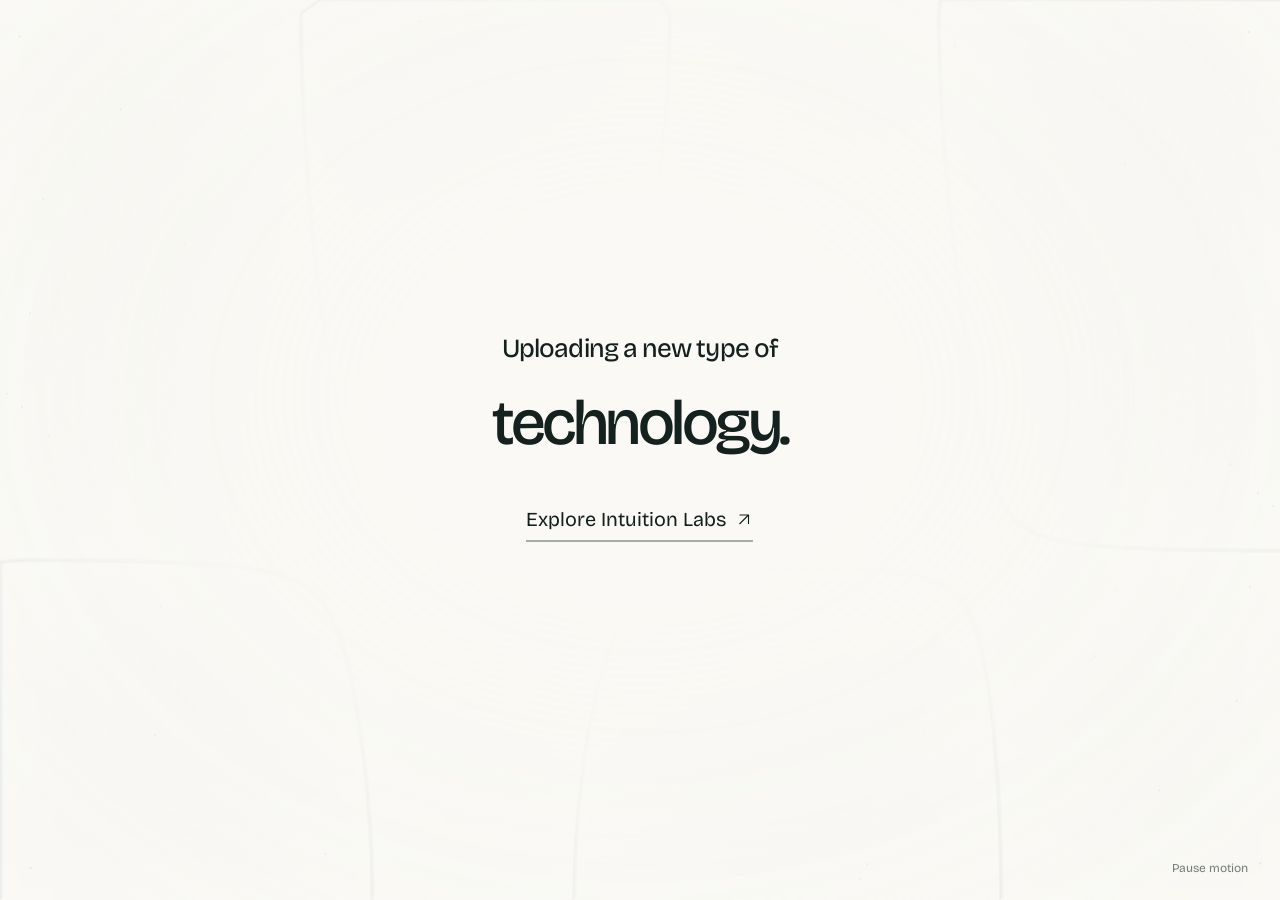
==== commit 922a547e: "Update seeded holding page e2271113a350" ====
--- a/index.html
+++ b/index.html
@@ -1,5 +1,5 @@
 <!doctype html>
-<html lang="en"><head><meta charset="utf-8"><meta name="viewport" content="width=device-width,initial-scale=1"><meta name="robots" content="noindex,nofollow"><meta name="holding-artifact" content="5d007d0fadaf82cdb735d6fe540169b3660ec8e7ee108064771885cceb943103"><title>A new type of technology · Intuition Labs</title><style>@font-face{font-family:Holding;src:url([data-uri]) format('woff2');font-style:normal;font-weight:100 900;font-display:swap}
+<html lang="en"><head><meta charset="utf-8"><meta name="viewport" content="width=device-width,initial-scale=1"><meta name="robots" content="noindex,nofollow"><meta name="holding-artifact" content="e2271113a3508c4d1ca221126584d9bbeb035c5bb4691ef60a9ee605fea569f6"><title>A new type of technology · Intuition Labs</title><style>@font-face{font-family:Holding;src:url([data-uri]) format('woff2');font-style:normal;font-weight:100 900;font-display:swap}
 :root{color-scheme:light;background:#faf9f5;color:#14211f;font-family:Holding,system-ui,sans-serif;font-synthesis:none}
 *{box-sizing:border-box}body{margin:0;min-height:100svh;display:grid;place-items:center;overflow-x:hidden}
 canvas{position:fixed;inset:0;width:100%;height:100%;pointer-events:none;opacity:.52;mask-image:radial-gradient(ellipse at 50% 44%,transparent 24%,#0003 51%,#000 90%)}
@@ -16,7 +16,7 @@
 @media(prefers-reduced-motion:reduce){*{transition:none!important}.pause{display:none}}
 @media(forced-colors:active){canvas{display:none}.lab-link{border-color:LinkText}}
 </style></head>
-<body><canvas aria-hidden="true"></canvas><main><h1 aria-label="Uploading a new type of technology."><span aria-hidden="true">Uploading a new type of</span><span class="noun-slot" aria-hidden="true"><span class="measure">environment.</span><span data-noun>technology.</span></span></h1><a class="lab-link" href="https://intuitionlabs.tech/">Explore Intuition Labs<svg viewBox="0 0 24 24" fill="none" stroke="currentColor" stroke-width="1.5" aria-hidden="true"><path d="M6 18 18 6M6 6h12v12"/></svg></a></main><button class="pause" data-pause type="button" aria-pressed="false" hidden>Pause motion</button><script>(()=>{function W(e){let t=2166136261;for(let r=0;r<e.length;r++)t^=e.charCodeAt(r)&255,t=Math.imul(t,16777619)>>>0;return t^=t>>>16,t=Math.imul(t,2246822507)>>>0,t^=t>>>13,t=Math.imul(t,3266489909)>>>0,t^=t>>>16,t>>>0}var pe=e=>W(e)/4294967296,Xe=[1,2,3,4,5,6,8,12],_t=120,zt=4,Ut=.5,Ve=.0015,He=.85,_=.001,$t=e=>e<0?0:e>1?1:e,jt=e=>e*e*e*(e*(e*6-15)+10),U=(e,t,r)=>e+(t-e)*r;function ee(e,t={}){let r=String(e),n=new Map,o=new Map,u=2048,c=U(24,96,pe(r+"/tempo")),i=_t/c;function d(l,p){let a=r+"\xA7"+l,w=0,h=0;for(let b=0;b<zt;b++){let v=Math.pow(Ut,b),y=Xe[W(a+"/f"+b)%Xe.length],A=pe(a+"/p"+b);w+=v*Math.sin(2*Math.PI*(p*i/y+A)),h+=v}return .5+.5*(w/h)}function s(l,p){let a=p&&p.t!==void 0?p.t:0;return $t(d(l,a)+(n.get(l)||0))}function f(l){let p=o.get(l);if(p===void 0){if(o.size>=u){let a=o.keys().next().value;o.delete(a)}p=pe(r+"\xA7"+l),o.set(l,p)}return p}function x(l,p,a,w){let h=r+"\xA7"+l+"#";for(let b=0;b<a;b++)h+=p[b]+",";return pe(h+"g"+w)*2-1}function m(l,p,a){let w=new Array(a),h=new Array(a),b=new Array(a);for(let k=0;k<a;k++)w[k]=Math.floor(p[k]),h[k]=p[k]-w[k],b[k]=jt(h[k]);let v=1<<a,y=0,A=new Array(a);for(let k=0;k<v;k++){let F=1,N=0;for(let O=0;O<a;O++){let C=k>>O&1;A[O]=w[O]+C,F*=C?b[O]:1-b[O],N+=x(l,A,a,O)*(h[O]-C)}y+=F*N}return y*Math.sqrt(a)}return{seed:r,drift:n,periodSec:c,w0:i,eps:_,extent:t.extent!==void 0?t.extent:1,raw:s,stat:f,frac(l,p){let a=s(l+"|f",p),w=Math.pow(2,(f(l+"|\u03B3")-.5)*2);return Math.pow(a,w)},bal(l,p){return this.frac(l,p)*2-1},len(l,p,a){let w=a===void 0?this.extent:a,h=U(Math.log(Ve),Math.log(He),f(l+"|a")),b=U(Math.log(Ve),Math.log(He),f(l+"|b")),v=Math.min(h,b),y=Math.max(h,b);return w*Math.exp(U(v,y,s(l+"|l",p)))},n(l,p,a){let w=Math.max(1,a===void 0?64:a),h=s(l+"|n",p),b=U(.35,1,f(l+"|nb"));return Math.max(1,Math.round(Math.exp(U(0,Math.log(w),Math.pow(h,1/b)))))},rate(l,p){let a=s(l+"|r",p);return 1/this.periodSec*Math.exp(U(-2,4,a))},ang(l,p){return s(l+"|a",p)*Math.PI*2},sgn(l){return f(l+"|s")<.5?-1:1},pick(l,p,a){return p[Math.min(p.length-1,Math.floor(s(l+"|k",a)*p.length))]},vec(l,p,a){let w=new Array(p),h=0;for(let b=0;b<p;b++){let v=s(l+"|v"+b,a)*2-1;w[b]=v,h+=v*v}h=Math.sqrt(h)||1;for(let b=0;b<p;b++)w[b]/=h;return w},field(l,p,a){let w=Math.max(1,Math.min(5,this.n(l+"|oct",a,5))),h=U(1.7,2.6,f(l+"|lac")),b=U(.35,.62,f(l+"|gain")),v=1/this.len(l+"|scale",a),y=this.rate(l+"|flow",a)*.15,A=a&&a.t!==void 0?a.t:0,k=new Array(p);for(let F=0;F<p;F++)k[F]=f(l+"|o"+F)*64+A*y*(F+1);return F=>{let N=1,O=0,C=0,Be=v,Ge=new Array(p);for(let Ne=0;Ne<w;Ne++){for(let S=0;S<p;S++)Ge[S]=F[S]*Be+k[S];C+=N*m(l+"/"+Ne,Ge,p),O+=N,N*=b,Be*=h}return C/O}},curl(l,p,a){if(p===2){let h=this.field(l+"|\u03C8",2,a);return b=>{let v=(h([b[0]+_,b[1]])-h([b[0]-_,b[1]]))/(2*_);return[(h([b[0],b[1]+_])-h([b[0],b[1]-_]))/(2*_),-v]}}let w=[0,1,2].map(h=>this.field(l+"|A"+h,3,a));return h=>{let b=(v,y)=>{let A=h.slice(),k=h.slice();return A[y]+=_,k[y]-=_,(v(A)-v(k))/(2*_)};return[b(w[2],1)-b(w[1],2),b(w[0],2)-b(w[2],0),b(w[1],0)-b(w[0],1)]}},bend(l,p,a){let w=a===void 0?.4:a,h=n.get(l)||0,b=Math.max(-w,Math.min(w,h+p));return n.set(l,b),b},bentBy(){let l=0;for(let p of n.values())l+=Math.abs(p);return l}}}var he=[{pts:[0,1,2],name:"SEDIMENT",reads:"birth \u2192 drift \u2192 gather"},{pts:[0,3,4],name:"CRYSTALLISE",reads:"birth \u2192 fracture \u2192 settle"},{pts:[0,5,6],name:"ANNUNCIATE",reads:"birth \u2192 law bends \u2192 the world is seen"},{pts:[1,3,5],name:"ERODE",reads:"drift \u2192 fracture \u2192 law bends"},{pts:[1,4,6],name:"DRIFT",reads:"drift \u2192 settle \u2192 the world is seen"},{pts:[2,3,6],name:"TESSELLATE",reads:"gather \u2192 fracture \u2192 the world is seen"},{pts:[2,4,5],name:"ANNEAL",reads:"gather \u2192 settle \u2192 law bends"}];var Ye=60,qt=.25,Bt=.35;function We(e,t){return{d:e,cap:t,n:0,x:new Float32Array(t*e),p:new Float32Array(t*e),v:new Float32Array(t*e),m:new Float32Array(t),r:new Float32Array(t),phi:new Float32Array(t),om:new Float32Array(t),age:new Float32Array(t),str:new Float32Array(t),lnk:new Int32Array(t).fill(-1),lrest:new Float32Array(t),budget:1,spent:0,E:0,R:0,resid:0,deposits:0,line:null,beats:0,held:0,emitDebt:0,bindDebt:0,cleaveDebt:0,bindCursor:0,cleaveCursor:0,acc:{emit:0,bind:0,cleave:0}}}var G=e=>Math.pow(1/Math.max(e.n,8),1/e.d);function Oe(e,t,r,n=1){let o=(e.acc[t]||0)+n*60*r.dt,u=Math.floor(o);return e.acc[t]=o-u,u}var Ze=e=>e.budget/e.cap;function me(e,t,r){let n=0;for(let o=0;o<e.d;o++){let u=e.x[t*e.d+o]-e.x[r*e.d+o];n+=u*u}return n}function Ke(e,t){let r=new Map,n=new Array(e.d);for(let o=0;o<e.n;o++){for(let i=0;i<e.d;i++)n[i]=Math.floor(e.x[o*e.d+i]/t);let u=n.join(","),c=r.get(u);c||r.set(u,c=[]),c.push(o)}return{g:r,cell:t}}function Qe(e,t,r,n){let o=new Array(e.d);for(let i=0;i<e.d;i++)o[i]=Math.floor(e.x[r*e.d+i]/t.cell);let u=Math.pow(3,e.d),c=new Array(e.d);for(let i=0;i<u;i++){let d=i;for(let f=0;f<e.d;f++)c[f]=o[f]+d%3-1,d=d/3|0;let s=t.g.get(c.join(","));if(s)for(let f of s)f!==r&&n(f)}}function Gt(e,t,r){let n=e.d;if(e.budget-e.spent<=0||e.n>=e.cap)return;let o=t.n("emit.rate",r,Math.max(1,e.cap-e.n>>4)),u=Math.min(Oe(e,"emit",r,o),e.cap-e.n);if(u<=0)return;let c=G(e),i=Ze(e),d=r.womb||(r.womb=t.field("emit.womb",n,r)),s=t.frac("emit.gate",r)-.5,f=r.flow||(r.flow=t.curl("advect.weather",n,r));for(let x=0;x<u;x++){let m=null;for(let w=0;w<6&&!m;w++){let h=t.vec("emit.site."+(e.n+x)+"."+w,n,r),b=t.len("emit.spread",r)*Math.cbrt(t.frac("emit.rad."+w,r)),v=new Array(n);for(let y=0;y<n;y++)v[y]=.5+h[y]*b;d(v)>s&&(m=v)}if(!m)continue;let g=i*(.5+t.frac("emit.mass",r)*5.5);if(e.spent+g>e.budget)return;let l=e.n++;e.spent+=g;let p=f(m),a=c*t.rate("emit.kick",r);for(let w=0;w<n;w++)e.x[l*n+w]=m[w],e.p[l*n+w]=m[w],e.v[l*n+w]=p[w]*a;e.m[l]=g,e.r[l]=c*(.12+t.frac("emit.core",r)*.5)*Math.pow(g/i,1/n),e.phi[l]=t.ang("emit.phase."+l,r),e.om[l]=t.rate("emit.omega",r)*(1+t.bal("emit.omega.spread."+l,r)*.3),e.age[l]=0,e.str[l]=0,e.lnk[l]=-1}}function Xt(e,t,r){let n=e.d,o=r.dt,u=r.flow||(r.flow=t.curl("advect.weather",n,r)),c=G(e),i=c*t.rate("advect.gain",r),d=t.rate("advect.drag",r),s=t.bal("advect.chirality",r),f=c,x=t.pick("world.boundary",["wrap","reflect","absorb"],r),m=new Array(n);for(let g=0;g<e.n;g++){for(let v=0;v<n;v++)m[v]=e.x[g*n+v];let l=u(m),p=Math.min(1,d*o),a=0;for(let v=0;v<n;v++){let y=(l[v]+(v%2?s:-s)*l[(v+1)%n])*i;e.v[g*n+v]+=(y-e.v[g*n+v])*p,a+=e.v[g*n+v]*e.v[g*n+v]}a=Math.sqrt(a);let w=Bt*f/Math.max(o,1e-6),h=a>w?w/a:1;for(let v=0;v<n;v++)e.p[g*n+v]=e.x[g*n+v],e.v[g*n+v]*=h,e.x[g*n+v]+=e.v[g*n+v]*o;e.age[g]+=o;let b=!1;for(let v=0;v<n;v++){let y=e.x[g*n+v];(y<0||y>1)&&(x==="wrap"?(y=(y%1+1)%1,e.p[g*n+v]=y):x==="reflect"?(y=y<0?-y:2-y,e.v[g*n+v]*=-1):b=!0,e.x[g*n+v]=y)}if(b){e.spent-=e.m[g];let v=--e.n;g!==v&&Je(e,v,g),g--}}}function Je(e,t,r){let n=e.d;for(let o=0;o<n;o++)e.x[r*n+o]=e.x[t*n+o],e.p[r*n+o]=e.p[t*n+o],e.v[r*n+o]=e.v[t*n+o];e.m[r]=e.m[t],e.r[r]=e.r[t],e.phi[r]=e.phi[t],e.om[r]=e.om[t],e.age[r]=e.age[t],e.str[r]=e.str[t],e.lnk[r]=-1,e.lrest[r]=e.lrest[t]}function Vt(e,t,r){let n=Oe(e,"bind",r);for(let o=0;o<n;o++)Ht(e,t,r)}function Ht(e,t,r){let n=e.d,o=G(e),u=Ze(e),c=o*(.6+t.frac("bind.reach",r)*2.4),i=1-2*t.frac("bind.affinity",r),d=u*t.n("bind.ceiling",r,96),s=Ke(e,Math.max(c,.001));e.bindDebt+=Ye*r.dt*e.n;let f=Math.min(e.n,Math.floor(e.bindDebt));e.bindDebt-=f;for(let x=0;x<f;x++){let m=e.bindCursor=(e.bindCursor+1)%Math.max(1,e.n);if(m>=e.n||e.lnk[m]>=0)continue;let g=-1,l=c*c;if(Qe(e,s,m,h=>{if(h>=e.n||h===m)return;let b=me(e,m,h);b<l&&(l=b,g=h)}),g<0)continue;let p=Math.sqrt(l),a=p<(e.r[m]+e.r[g])*(.5+t.frac("bind.fusion",r)),w=Math.cos(e.phi[m]-e.phi[g])>i;if(a&&w&&e.m[m]+e.m[g]<=d&&e.n>1){let h=e.m[m],b=e.m[g],v=h+b;for(let A=0;A<n;A++)e.x[m*n+A]=(e.x[m*n+A]*h+e.x[g*n+A]*b)/v,e.v[m*n+A]=(e.v[m*n+A]*h+e.v[g*n+A]*b)/v;e.phi[m]=Math.atan2(Math.sin(e.phi[m])*h+Math.sin(e.phi[g])*b,Math.cos(e.phi[m])*h+Math.cos(e.phi[g])*b),e.m[m]=v,e.r[m]=Math.pow(Math.pow(e.r[m],n)+Math.pow(e.r[g],n),1/n),e.str[m]+=t.frac("bind.scar",r);let y=--e.n;if(g!==y&&Je(e,y,g),m===y)break}else e.lnk[g]<0&&(e.lnk[m]=g,e.lnk[g]=m,e.lrest[m]=e.lrest[g]=p)}}function Yt(e,t,r){let n=Oe(e,"cleave",r);for(let o=0;o<n;o++)Wt(e,t,r)}function Wt(e,t,r){let n=e.d,o=t.frac("cleave.threshold",r),u=e.d&&G(e)*(1.6+t.frac("bind.stretch",r)*3);for(let d=0;d<e.n;d++){let s=e.lnk[d];s<0||s>=e.n||Math.sqrt(me(e,d,s))>e.lrest[d]+u&&(e.lnk[d]=-1,e.lnk[s]=-1,e.str[d]+=t.frac("bind.scar",r),e.str[s]+=t.frac("bind.scar",r))}let c=G(e)*t.rate("cleave.throw",r);e.cleaveDebt+=Ye*r.dt*e.n;let i=Math.min(e.n,Math.floor(e.cleaveDebt));e.cleaveDebt-=i;for(let d=0;d<i&&e.n<e.cap;d++){let s=e.cleaveCursor=(e.cleaveCursor+1)%Math.max(1,e.n);if(s>=e.n||e.str[s]<o)continue;let f=e.lnk[s];if(f>=0){e.lnk[f]=-1,e.lnk[s]=-1,e.str[s]*=.5;continue}let x=e.n++,m=t.vec("cleave.axis."+s,n,r),g=e.m[s]*.5;e.m[s]=e.m[x]=g;let l=e.r[s]*Math.pow(.5,1/n);e.r[s]=e.r[x]=l;for(let p=0;p<n;p++)e.x[x*n+p]=e.x[s*n+p]-m[p]*l,e.x[s*n+p]+=m[p]*l,e.p[x*n+p]=e.x[x*n+p],e.v[x*n+p]=e.v[s*n+p]-m[p]*c,e.v[s*n+p]+=m[p]*c;e.phi[x]=e.phi[s]+Math.PI*t.frac("cleave.phase.slip",r),e.om[x]=e.om[s],e.age[x]=e.age[s],e.str[s]=e.str[x]=0,e.lnk[x]=-1}}function Zt(e,t,r){let n=e.d,o=r.dt,u=t.rate("relax.gamma",r),c=t.rate("emit.omega",r)*(.5+4*t.frac("relax.sync",r)),i=t.rate("relax.push",r),d=t.rate("relax.stiffness",r),f=G(e)*(.6+t.frac("bind.reach",r)*2.4),x=Ke(e,Math.max(f,.001)),m=Math.exp(-u*o),g=new Float32Array(e.n),l=new Float32Array(e.n),p=new Float32Array(e.n);for(let a=0;a<e.n;a++){let w=0,h=0,b=0;Qe(e,x,a,y=>{if(y>=e.n)return;let A=me(e,a,y);if(A>f*f)return;let k=Math.sqrt(A)||1e-6;w+=Math.cos(e.phi[y]),h+=Math.sin(e.phi[y]),b++;let F=e.r[a]+e.r[y]-k;if(F>0){for(let N=0;N<n;N++){let O=(e.x[a*n+N]-e.x[y*n+N])/k;e.v[a*n+N]+=O*F*i*o}e.str[a]+=F*o*i}}),g[a]=b?w/b:0,l[a]=b?h/b:0,p[a]=b?c*Math.hypot(g[a],l[a]):0;let v=e.lnk[a];if(v>=0&&v<e.n){let y=Math.sqrt(me(e,a,v))||1e-6,A=y/(e.lrest[a]+f);A>1&&(e.str[a]+=(A-1)*o*d);let k=Math.min((y-e.lrest[a])*d,d*f*4);for(let F=0;F<n;F++){let N=(e.x[a*n+F]-e.x[v*n+F])/y;e.v[a*n+F]-=N*k*o}e.str[a]+=Math.abs(y-e.lrest[a])*o*d}}for(let a=0;a<e.n;a++){if(e.phi[a]+=e.om[a]*o,p[a]>0){let w=Math.atan2(l[a],g[a]),h=Math.atan2(Math.sin(w-e.phi[a]),Math.cos(w-e.phi[a])),b=Math.tan(Math.max(-1.5707,Math.min(1.5707,h/2)))*Math.exp(-p[a]*o);e.phi[a]=w-2*Math.atan(b)}for(let w=0;w<n;w++)e.v[a*n+w]*=m}}function Kt(e){let t=e.d,r=G(e)*3,n=new Map,o=new Array(t),u=0,c=0,i=0;for(let s=0;s<e.n;s++){let f=0;for(let p=0;p<t;p++)f+=e.v[s*t+p]**2;u+=.5*e.m[s]*f;let x=Math.cos(e.phi[s]),m=Math.sin(e.phi[s]);c+=x,i+=m;for(let p=0;p<t;p++)o[p]=Math.floor(e.x[s*t+p]/r);let g=o.join(","),l=n.get(g);l||n.set(g,l=[0,0,0]),l[0]+=x,l[1]+=m,l[2]++}let d=0;for(let s of n.values())d+=Math.hypot(s[0],s[1]);e.E=u,e.Rg=e.n?Math.hypot(c,i)/e.n:0,e.R=e.n?d/e.n:0}function Qt(e){for(let t=0;t<e.n;t++){let r=e.lnk[t];r<0||(r>=e.n||e.lnk[r]!==t)&&(e.lnk[t]=-1)}}function Jt(e,t,r){let n=t.frac("world.coherence.target",r),o=t.frac("world.energy.target",r)*t.len("world.energy.scale",r),u=t.frac("world.fill.target",r),c=n-e.R,i=(e.E-o)/(o+1e-9),d=u-e.spent/(e.budget+1e-9),s=t.frac("world.record.target",r),f=r.record===void 0?0:s-r.record;return{rR:c,rE:Math.max(-4,Math.min(4,i)),r\u03BC:d,r\u03A9:f,mag:Math.abs(c)+Math.abs(d)+Math.abs(f)+Math.min(1,Math.abs(i))}}function St(e,t,r){let n=Jt(e,t,r),o=t.frac("couple.gain",r)*qt,u=r.dt,c=r.couples||en;for(let[i,d,s]of c){let f=d==="R"?n.rR:d==="E"?n.rE:d==="\u03A9"?n.r\u03A9:n.r\u03BC;t.bend(i,o*f*s*u)}return e.resid=n.mag,n}var en=[["emit.rate|n","\u03BC",1],["advect.gain|r","E",-1],["bind.reach|f","R",1],["cleave.threshold|f","R",1],["relax.gamma|r","E",1],["relax.sync|f","R",1],["ink.hue|a","R",1],["ink.weight|f","\u03BC",1]];function ge(e,t,r){return Kt(e),{d:e.d,n:e.n,x:e.x,p:e.p,v:e.v,m:e.m,r:e.r,phi:e.phi,age:e.age,str:e.str,lnk:e.lnk,mQ:e.budget/e.cap,budget:e.budget,witness:{R:e.R,tau:1-e.R,E:e.E,fill:e.spent/(e.budget+1e-9),resid:e.resid},depositing:!!(e.line&&e.line.pts.includes(6))}}function tn(e,t,r){let n=1-e.R,o=t.frac("director.temperament",r),u=.06,c=he.map((s,f)=>{let x=(s.pts.includes(0)?1:0)+(s.pts.includes(3)?1:0),m=(s.pts.includes(4)?1:0)+(s.pts.includes(2)?1:0);return(u+t.frac("director.line."+f,r))*(1+x*n*o+m*(1-n)*(1-o)*2)}),i=c.reduce((s,f)=>s+f,0),d=t.frac("director.roll."+e.beats,r)*i;for(let s=0;s<c.length;s++)if(d-=c[s],d<=0)return he[s];return he[he.length-1]}var nn=[Gt,Xt,Vt,Yt,Zt,St,ge];function Le(e,t,r){r.womb=null,r.flow=null,r.womb=t.field("emit.womb",e.d,r),r.flow=t.curl("advect.weather",e.d,r);let n=t.n("director.hold",r,12)/60;e.held+=r.dt,(!e.line||e.held>=n)&&(e.line=tn(e,t,r),e.held=0),e.beats++;for(let u of e.line.pts)u!==6&&nn[u](e,t,r);Qt(e);let o=ge(e,t,r);return o.depositing&&e.deposits++,o}function Se(e){let t=Math.floor(Number(e)||0)-12;return Number.isFinite(t)?Math.max(8,Math.min(64,t)):8}var et="3.141592653589793",be=.62,ve=.35;function tt({glsl3:e=!1}={}){return`${e?`#version 300 es
+<body><canvas aria-hidden="true"></canvas><main><h1 aria-label="Uploading a new type of technology."><span aria-hidden="true">Uploading a new type of</span><span class="noun-slot" aria-hidden="true"><span class="measure">environment.</span><span data-noun>technology.</span></span></h1><a class="lab-link" href="https://intuitionlabs.tech/">Explore Intuition Labs<svg viewBox="0 0 24 24" fill="none" stroke="currentColor" stroke-width="1.5" aria-hidden="true"><path d="M6 18 18 6M6 6h12v12"/></svg></a></main><button class="pause" data-pause type="button" aria-pressed="false" hidden disabled>Pause motion</button><script>(()=>{function W(e){let t=2166136261;for(let r=0;r<e.length;r++)t^=e.charCodeAt(r)&255,t=Math.imul(t,16777619)>>>0;return t^=t>>>16,t=Math.imul(t,2246822507)>>>0,t^=t>>>13,t=Math.imul(t,3266489909)>>>0,t^=t>>>16,t>>>0}var he=e=>W(e)/4294967296,Xe=[1,2,3,4,5,6,8,12],zt=120,Ut=4,$t=.5,Ve=.0015,He=.85,_=.001,jt=e=>e<0?0:e>1?1:e,qt=e=>e*e*e*(e*(e*6-15)+10),U=(e,t,r)=>e+(t-e)*r;function ee(e,t={}){let r=String(e),n=new Map,o=new Map,u=2048,c=U(24,96,he(r+"/tempo")),i=zt/c;function d(l,p){let a=r+"\xA7"+l,w=0,h=0;for(let b=0;b<Ut;b++){let v=Math.pow($t,b),y=Xe[W(a+"/f"+b)%Xe.length],A=he(a+"/p"+b);w+=v*Math.sin(2*Math.PI*(p*i/y+A)),h+=v}return .5+.5*(w/h)}function s(l,p){let a=p&&p.t!==void 0?p.t:0;return jt(d(l,a)+(n.get(l)||0))}function f(l){let p=o.get(l);if(p===void 0){if(o.size>=u){let a=o.keys().next().value;o.delete(a)}p=he(r+"\xA7"+l),o.set(l,p)}return p}function x(l,p,a,w){let h=r+"\xA7"+l+"#";for(let b=0;b<a;b++)h+=p[b]+",";return he(h+"g"+w)*2-1}function m(l,p,a){let w=new Array(a),h=new Array(a),b=new Array(a);for(let k=0;k<a;k++)w[k]=Math.floor(p[k]),h[k]=p[k]-w[k],b[k]=qt(h[k]);let v=1<<a,y=0,A=new Array(a);for(let k=0;k<v;k++){let F=1,N=0;for(let O=0;O<a;O++){let C=k>>O&1;A[O]=w[O]+C,F*=C?b[O]:1-b[O],N+=x(l,A,a,O)*(h[O]-C)}y+=F*N}return y*Math.sqrt(a)}return{seed:r,drift:n,periodSec:c,w0:i,eps:_,extent:t.extent!==void 0?t.extent:1,raw:s,stat:f,frac(l,p){let a=s(l+"|f",p),w=Math.pow(2,(f(l+"|\u03B3")-.5)*2);return Math.pow(a,w)},bal(l,p){return this.frac(l,p)*2-1},len(l,p,a){let w=a===void 0?this.extent:a,h=U(Math.log(Ve),Math.log(He),f(l+"|a")),b=U(Math.log(Ve),Math.log(He),f(l+"|b")),v=Math.min(h,b),y=Math.max(h,b);return w*Math.exp(U(v,y,s(l+"|l",p)))},n(l,p,a){let w=Math.max(1,a===void 0?64:a),h=s(l+"|n",p),b=U(.35,1,f(l+"|nb"));return Math.max(1,Math.round(Math.exp(U(0,Math.log(w),Math.pow(h,1/b)))))},rate(l,p){let a=s(l+"|r",p);return 1/this.periodSec*Math.exp(U(-2,4,a))},ang(l,p){return s(l+"|a",p)*Math.PI*2},sgn(l){return f(l+"|s")<.5?-1:1},pick(l,p,a){return p[Math.min(p.length-1,Math.floor(s(l+"|k",a)*p.length))]},vec(l,p,a){let w=new Array(p),h=0;for(let b=0;b<p;b++){let v=s(l+"|v"+b,a)*2-1;w[b]=v,h+=v*v}h=Math.sqrt(h)||1;for(let b=0;b<p;b++)w[b]/=h;return w},field(l,p,a){let w=Math.max(1,Math.min(5,this.n(l+"|oct",a,5))),h=U(1.7,2.6,f(l+"|lac")),b=U(.35,.62,f(l+"|gain")),v=1/this.len(l+"|scale",a),y=this.rate(l+"|flow",a)*.15,A=a&&a.t!==void 0?a.t:0,k=new Array(p);for(let F=0;F<p;F++)k[F]=f(l+"|o"+F)*64+A*y*(F+1);return F=>{let N=1,O=0,C=0,Be=v,Ge=new Array(p);for(let Ne=0;Ne<w;Ne++){for(let S=0;S<p;S++)Ge[S]=F[S]*Be+k[S];C+=N*m(l+"/"+Ne,Ge,p),O+=N,N*=b,Be*=h}return C/O}},curl(l,p,a){if(p===2){let h=this.field(l+"|\u03C8",2,a);return b=>{let v=(h([b[0]+_,b[1]])-h([b[0]-_,b[1]]))/(2*_);return[(h([b[0],b[1]+_])-h([b[0],b[1]-_]))/(2*_),-v]}}let w=[0,1,2].map(h=>this.field(l+"|A"+h,3,a));return h=>{let b=(v,y)=>{let A=h.slice(),k=h.slice();return A[y]+=_,k[y]-=_,(v(A)-v(k))/(2*_)};return[b(w[2],1)-b(w[1],2),b(w[0],2)-b(w[2],0),b(w[1],0)-b(w[0],1)]}},bend(l,p,a){let w=a===void 0?.4:a,h=n.get(l)||0,b=Math.max(-w,Math.min(w,h+p));return n.set(l,b),b},bentBy(){let l=0;for(let p of n.values())l+=Math.abs(p);return l}}}var me=[{pts:[0,1,2],name:"SEDIMENT",reads:"birth \u2192 drift \u2192 gather"},{pts:[0,3,4],name:"CRYSTALLISE",reads:"birth \u2192 fracture \u2192 settle"},{pts:[0,5,6],name:"ANNUNCIATE",reads:"birth \u2192 law bends \u2192 the world is seen"},{pts:[1,3,5],name:"ERODE",reads:"drift \u2192 fracture \u2192 law bends"},{pts:[1,4,6],name:"DRIFT",reads:"drift \u2192 settle \u2192 the world is seen"},{pts:[2,3,6],name:"TESSELLATE",reads:"gather \u2192 fracture \u2192 the world is seen"},{pts:[2,4,5],name:"ANNEAL",reads:"gather \u2192 settle \u2192 law bends"}];var Ye=60,Bt=.25,Gt=.35;function We(e,t){return{d:e,cap:t,n:0,x:new Float32Array(t*e),p:new Float32Array(t*e),v:new Float32Array(t*e),m:new Float32Array(t),r:new Float32Array(t),phi:new Float32Array(t),om:new Float32Array(t),age:new Float32Array(t),str:new Float32Array(t),lnk:new Int32Array(t).fill(-1),lrest:new Float32Array(t),budget:1,spent:0,E:0,R:0,resid:0,deposits:0,line:null,beats:0,held:0,emitDebt:0,bindDebt:0,cleaveDebt:0,bindCursor:0,cleaveCursor:0,acc:{emit:0,bind:0,cleave:0}}}var G=e=>Math.pow(1/Math.max(e.n,8),1/e.d);function Oe(e,t,r,n=1){let o=(e.acc[t]||0)+n*60*r.dt,u=Math.floor(o);return e.acc[t]=o-u,u}var Ze=e=>e.budget/e.cap;function ge(e,t,r){let n=0;for(let o=0;o<e.d;o++){let u=e.x[t*e.d+o]-e.x[r*e.d+o];n+=u*u}return n}function Ke(e,t){let r=new Map,n=new Array(e.d);for(let o=0;o<e.n;o++){for(let i=0;i<e.d;i++)n[i]=Math.floor(e.x[o*e.d+i]/t);let u=n.join(","),c=r.get(u);c||r.set(u,c=[]),c.push(o)}return{g:r,cell:t}}function Qe(e,t,r,n){let o=new Array(e.d);for(let i=0;i<e.d;i++)o[i]=Math.floor(e.x[r*e.d+i]/t.cell);let u=Math.pow(3,e.d),c=new Array(e.d);for(let i=0;i<u;i++){let d=i;for(let f=0;f<e.d;f++)c[f]=o[f]+d%3-1,d=d/3|0;let s=t.g.get(c.join(","));if(s)for(let f of s)f!==r&&n(f)}}function Xt(e,t,r){let n=e.d;if(e.budget-e.spent<=0||e.n>=e.cap)return;let o=t.n("emit.rate",r,Math.max(1,e.cap-e.n>>4)),u=Math.min(Oe(e,"emit",r,o),e.cap-e.n);if(u<=0)return;let c=G(e),i=Ze(e),d=r.womb||(r.womb=t.field("emit.womb",n,r)),s=t.frac("emit.gate",r)-.5,f=r.flow||(r.flow=t.curl("advect.weather",n,r));for(let x=0;x<u;x++){let m=null;for(let w=0;w<6&&!m;w++){let h=t.vec("emit.site."+(e.n+x)+"."+w,n,r),b=t.len("emit.spread",r)*Math.cbrt(t.frac("emit.rad."+w,r)),v=new Array(n);for(let y=0;y<n;y++)v[y]=.5+h[y]*b;d(v)>s&&(m=v)}if(!m)continue;let g=i*(.5+t.frac("emit.mass",r)*5.5);if(e.spent+g>e.budget)return;let l=e.n++;e.spent+=g;let p=f(m),a=c*t.rate("emit.kick",r);for(let w=0;w<n;w++)e.x[l*n+w]=m[w],e.p[l*n+w]=m[w],e.v[l*n+w]=p[w]*a;e.m[l]=g,e.r[l]=c*(.12+t.frac("emit.core",r)*.5)*Math.pow(g/i,1/n),e.phi[l]=t.ang("emit.phase."+l,r),e.om[l]=t.rate("emit.omega",r)*(1+t.bal("emit.omega.spread."+l,r)*.3),e.age[l]=0,e.str[l]=0,e.lnk[l]=-1}}function Vt(e,t,r){let n=e.d,o=r.dt,u=r.flow||(r.flow=t.curl("advect.weather",n,r)),c=G(e),i=c*t.rate("advect.gain",r),d=t.rate("advect.drag",r),s=t.bal("advect.chirality",r),f=c,x=t.pick("world.boundary",["wrap","reflect","absorb"],r),m=new Array(n);for(let g=0;g<e.n;g++){for(let v=0;v<n;v++)m[v]=e.x[g*n+v];let l=u(m),p=Math.min(1,d*o),a=0;for(let v=0;v<n;v++){let y=(l[v]+(v%2?s:-s)*l[(v+1)%n])*i;e.v[g*n+v]+=(y-e.v[g*n+v])*p,a+=e.v[g*n+v]*e.v[g*n+v]}a=Math.sqrt(a);let w=Gt*f/Math.max(o,1e-6),h=a>w?w/a:1;for(let v=0;v<n;v++)e.p[g*n+v]=e.x[g*n+v],e.v[g*n+v]*=h,e.x[g*n+v]+=e.v[g*n+v]*o;e.age[g]+=o;let b=!1;for(let v=0;v<n;v++){let y=e.x[g*n+v];(y<0||y>1)&&(x==="wrap"?(y=(y%1+1)%1,e.p[g*n+v]=y):x==="reflect"?(y=y<0?-y:2-y,e.v[g*n+v]*=-1):b=!0,e.x[g*n+v]=y)}if(b){e.spent-=e.m[g];let v=--e.n;g!==v&&Je(e,v,g),g--}}}function Je(e,t,r){let n=e.d;for(let o=0;o<n;o++)e.x[r*n+o]=e.x[t*n+o],e.p[r*n+o]=e.p[t*n+o],e.v[r*n+o]=e.v[t*n+o];e.m[r]=e.m[t],e.r[r]=e.r[t],e.phi[r]=e.phi[t],e.om[r]=e.om[t],e.age[r]=e.age[t],e.str[r]=e.str[t],e.lnk[r]=-1,e.lrest[r]=e.lrest[t]}function Ht(e,t,r){let n=Oe(e,"bind",r);for(let o=0;o<n;o++)Yt(e,t,r)}function Yt(e,t,r){let n=e.d,o=G(e),u=Ze(e),c=o*(.6+t.frac("bind.reach",r)*2.4),i=1-2*t.frac("bind.affinity",r),d=u*t.n("bind.ceiling",r,96),s=Ke(e,Math.max(c,.001));e.bindDebt+=Ye*r.dt*e.n;let f=Math.min(e.n,Math.floor(e.bindDebt));e.bindDebt-=f;for(let x=0;x<f;x++){let m=e.bindCursor=(e.bindCursor+1)%Math.max(1,e.n);if(m>=e.n||e.lnk[m]>=0)continue;let g=-1,l=c*c;if(Qe(e,s,m,h=>{if(h>=e.n||h===m)return;let b=ge(e,m,h);b<l&&(l=b,g=h)}),g<0)continue;let p=Math.sqrt(l),a=p<(e.r[m]+e.r[g])*(.5+t.frac("bind.fusion",r)),w=Math.cos(e.phi[m]-e.phi[g])>i;if(a&&w&&e.m[m]+e.m[g]<=d&&e.n>1){let h=e.m[m],b=e.m[g],v=h+b;for(let A=0;A<n;A++)e.x[m*n+A]=(e.x[m*n+A]*h+e.x[g*n+A]*b)/v,e.v[m*n+A]=(e.v[m*n+A]*h+e.v[g*n+A]*b)/v;e.phi[m]=Math.atan2(Math.sin(e.phi[m])*h+Math.sin(e.phi[g])*b,Math.cos(e.phi[m])*h+Math.cos(e.phi[g])*b),e.m[m]=v,e.r[m]=Math.pow(Math.pow(e.r[m],n)+Math.pow(e.r[g],n),1/n),e.str[m]+=t.frac("bind.scar",r);let y=--e.n;if(g!==y&&Je(e,y,g),m===y)break}else e.lnk[g]<0&&(e.lnk[m]=g,e.lnk[g]=m,e.lrest[m]=e.lrest[g]=p)}}function Wt(e,t,r){let n=Oe(e,"cleave",r);for(let o=0;o<n;o++)Zt(e,t,r)}function Zt(e,t,r){let n=e.d,o=t.frac("cleave.threshold",r),u=e.d&&G(e)*(1.6+t.frac("bind.stretch",r)*3);for(let d=0;d<e.n;d++){let s=e.lnk[d];s<0||s>=e.n||Math.sqrt(ge(e,d,s))>e.lrest[d]+u&&(e.lnk[d]=-1,e.lnk[s]=-1,e.str[d]+=t.frac("bind.scar",r),e.str[s]+=t.frac("bind.scar",r))}let c=G(e)*t.rate("cleave.throw",r);e.cleaveDebt+=Ye*r.dt*e.n;let i=Math.min(e.n,Math.floor(e.cleaveDebt));e.cleaveDebt-=i;for(let d=0;d<i&&e.n<e.cap;d++){let s=e.cleaveCursor=(e.cleaveCursor+1)%Math.max(1,e.n);if(s>=e.n||e.str[s]<o)continue;let f=e.lnk[s];if(f>=0){e.lnk[f]=-1,e.lnk[s]=-1,e.str[s]*=.5;continue}let x=e.n++,m=t.vec("cleave.axis."+s,n,r),g=e.m[s]*.5;e.m[s]=e.m[x]=g;let l=e.r[s]*Math.pow(.5,1/n);e.r[s]=e.r[x]=l;for(let p=0;p<n;p++)e.x[x*n+p]=e.x[s*n+p]-m[p]*l,e.x[s*n+p]+=m[p]*l,e.p[x*n+p]=e.x[x*n+p],e.v[x*n+p]=e.v[s*n+p]-m[p]*c,e.v[s*n+p]+=m[p]*c;e.phi[x]=e.phi[s]+Math.PI*t.frac("cleave.phase.slip",r),e.om[x]=e.om[s],e.age[x]=e.age[s],e.str[s]=e.str[x]=0,e.lnk[x]=-1}}function Kt(e,t,r){let n=e.d,o=r.dt,u=t.rate("relax.gamma",r),c=t.rate("emit.omega",r)*(.5+4*t.frac("relax.sync",r)),i=t.rate("relax.push",r),d=t.rate("relax.stiffness",r),f=G(e)*(.6+t.frac("bind.reach",r)*2.4),x=Ke(e,Math.max(f,.001)),m=Math.exp(-u*o),g=new Float32Array(e.n),l=new Float32Array(e.n),p=new Float32Array(e.n);for(let a=0;a<e.n;a++){let w=0,h=0,b=0;Qe(e,x,a,y=>{if(y>=e.n)return;let A=ge(e,a,y);if(A>f*f)return;let k=Math.sqrt(A)||1e-6;w+=Math.cos(e.phi[y]),h+=Math.sin(e.phi[y]),b++;let F=e.r[a]+e.r[y]-k;if(F>0){for(let N=0;N<n;N++){let O=(e.x[a*n+N]-e.x[y*n+N])/k;e.v[a*n+N]+=O*F*i*o}e.str[a]+=F*o*i}}),g[a]=b?w/b:0,l[a]=b?h/b:0,p[a]=b?c*Math.hypot(g[a],l[a]):0;let v=e.lnk[a];if(v>=0&&v<e.n){let y=Math.sqrt(ge(e,a,v))||1e-6,A=y/(e.lrest[a]+f);A>1&&(e.str[a]+=(A-1)*o*d);let k=Math.min((y-e.lrest[a])*d,d*f*4);for(let F=0;F<n;F++){let N=(e.x[a*n+F]-e.x[v*n+F])/y;e.v[a*n+F]-=N*k*o}e.str[a]+=Math.abs(y-e.lrest[a])*o*d}}for(let a=0;a<e.n;a++){if(e.phi[a]+=e.om[a]*o,p[a]>0){let w=Math.atan2(l[a],g[a]),h=Math.atan2(Math.sin(w-e.phi[a]),Math.cos(w-e.phi[a])),b=Math.tan(Math.max(-1.5707,Math.min(1.5707,h/2)))*Math.exp(-p[a]*o);e.phi[a]=w-2*Math.atan(b)}for(let w=0;w<n;w++)e.v[a*n+w]*=m}}function Qt(e){let t=e.d,r=G(e)*3,n=new Map,o=new Array(t),u=0,c=0,i=0;for(let s=0;s<e.n;s++){let f=0;for(let p=0;p<t;p++)f+=e.v[s*t+p]**2;u+=.5*e.m[s]*f;let x=Math.cos(e.phi[s]),m=Math.sin(e.phi[s]);c+=x,i+=m;for(let p=0;p<t;p++)o[p]=Math.floor(e.x[s*t+p]/r);let g=o.join(","),l=n.get(g);l||n.set(g,l=[0,0,0]),l[0]+=x,l[1]+=m,l[2]++}let d=0;for(let s of n.values())d+=Math.hypot(s[0],s[1]);e.E=u,e.Rg=e.n?Math.hypot(c,i)/e.n:0,e.R=e.n?d/e.n:0}function Jt(e){for(let t=0;t<e.n;t++){let r=e.lnk[t];r<0||(r>=e.n||e.lnk[r]!==t)&&(e.lnk[t]=-1)}}function St(e,t,r){let n=t.frac("world.coherence.target",r),o=t.frac("world.energy.target",r)*t.len("world.energy.scale",r),u=t.frac("world.fill.target",r),c=n-e.R,i=(e.E-o)/(o+1e-9),d=u-e.spent/(e.budget+1e-9),s=t.frac("world.record.target",r),f=r.record===void 0?0:s-r.record;return{rR:c,rE:Math.max(-4,Math.min(4,i)),r\u03BC:d,r\u03A9:f,mag:Math.abs(c)+Math.abs(d)+Math.abs(f)+Math.min(1,Math.abs(i))}}function en(e,t,r){let n=St(e,t,r),o=t.frac("couple.gain",r)*Bt,u=r.dt,c=r.couples||tn;for(let[i,d,s]of c){let f=d==="R"?n.rR:d==="E"?n.rE:d==="\u03A9"?n.r\u03A9:n.r\u03BC;t.bend(i,o*f*s*u)}return e.resid=n.mag,n}var tn=[["emit.rate|n","\u03BC",1],["advect.gain|r","E",-1],["bind.reach|f","R",1],["cleave.threshold|f","R",1],["relax.gamma|r","E",1],["relax.sync|f","R",1],["ink.hue|a","R",1],["ink.weight|f","\u03BC",1]];function be(e,t,r){return Qt(e),{d:e.d,n:e.n,x:e.x,p:e.p,v:e.v,m:e.m,r:e.r,phi:e.phi,age:e.age,str:e.str,lnk:e.lnk,mQ:e.budget/e.cap,budget:e.budget,witness:{R:e.R,tau:1-e.R,E:e.E,fill:e.spent/(e.budget+1e-9),resid:e.resid},depositing:!!(e.line&&e.line.pts.includes(6))}}function nn(e,t,r){let n=1-e.R,o=t.frac("director.temperament",r),u=.06,c=me.map((s,f)=>{let x=(s.pts.includes(0)?1:0)+(s.pts.includes(3)?1:0),m=(s.pts.includes(4)?1:0)+(s.pts.includes(2)?1:0);return(u+t.frac("director.line."+f,r))*(1+x*n*o+m*(1-n)*(1-o)*2)}),i=c.reduce((s,f)=>s+f,0),d=t.frac("director.roll."+e.beats,r)*i;for(let s=0;s<c.length;s++)if(d-=c[s],d<=0)return me[s];return me[me.length-1]}var rn=[Xt,Vt,Ht,Wt,Kt,en,be];function Le(e,t,r){r.womb=null,r.flow=null,r.womb=t.field("emit.womb",e.d,r),r.flow=t.curl("advect.weather",e.d,r);let n=t.n("director.hold",r,12)/60;e.held+=r.dt,(!e.line||e.held>=n)&&(e.line=nn(e,t,r),e.held=0),e.beats++;for(let u of e.line.pts)u!==6&&rn[u](e,t,r);Jt(e);let o=be(e,t,r);return o.depositing&&e.deposits++,o}function Se(e){let t=Math.floor(Number(e)||0)-12;return Number.isFinite(t)?Math.max(8,Math.min(64,t)):8}var et="3.141592653589793",ve=.62,we=.35;function tt({glsl3:e=!1}={}){return`${e?`#version 300 es
 `:""}${e?"in":"attribute"} vec2 aPos;
 uniform vec4 uRect;
 uniform vec2 uViewport;
@@ -114,9 +114,9 @@
   float d = clamp(wAt(p) * uScale, -1.0, 1.0);
   float t = ${e?"texture":"texture2D"}(uThick, vUv).r;
   vec3 rest = uNode + t * uLift;
-  float mag = pow(abs(d), ${be});
+  float mag = pow(abs(d), ${ve});
   vec3 tint = d >= 0.0 ? uPlus : uMinus;
-  float orderMix = clamp(uOrder, 0.0, 1.0) * ${ve};
+  float orderMix = clamp(uOrder, 0.0, 1.0) * ${we};
   if (orderMix > 0.0) tint = mix(tint, uLift, orderMix);
   ${e?"oColour":"gl_FragColor"} = vec4(mix(rest, tint, mag), 1.0);
 }
@@ -205,12 +205,12 @@
   let d = clamp(wAt(p) * uField.uScale, -1.0, 1.0);
   let t = textureSample(uThickTexture, uThickSampler, stage.uv).r;
   let rest = uField.uNode.rgb + t * uField.uLift.rgb;
-  let mag = pow(abs(d), ${be});
+  let mag = pow(abs(d), ${ve});
   var tint = uField.uMinus.rgb;
   if (d >= 0.0) { tint = uField.uPlus.rgb; }
-  let orderMix = clamp(uField.uOrder, 0.0, 1.0) * ${ve};
+  let orderMix = clamp(uField.uOrder, 0.0, 1.0) * ${we};
   if (orderMix > 0.0) { tint = mix(tint, uField.uLift.rgb, orderMix); }
   return vec4<f32>(mix(rest, tint, mag), 1.0);
 }
-`}function T(e){let t=String(e).replace("#","").trim(),r=t.length===3?t.split("").map(o=>o+o).join(""):t,n=Number.parseInt(r,16);if(!Number.isFinite(n)||r.length!==6)throw new Error(`not a colour: ${e}`);return[n>>16&255,n>>8&255,n&255]}var oe={node:T("#0b0e10"),plus:T("#e0714a"),minus:T("#4b6cb7"),lift:[55,54.6,57.9]},Pn={glass:{node:T("#090d10"),plus:T("#67e8f9"),minus:T("#3b82f6"),lift:[45,65,78]},bronze:{node:T("#0b0e10"),plus:T("#e0714a"),minus:T("#4b6cb7"),lift:[55,54.6,57.9]},steel:{node:T("#080a0c"),plus:T("#f59e0b"),minus:T("#60a5fa"),lift:[52,56,62]},maple:{node:T("#0c0c0e"),plus:T("#d97706"),minus:T("#059669"),lift:[62,50,38]},rosewood:{node:T("#0c0a0c"),plus:T("#e11d48"),minus:T("#6366f1"),lift:[58,38,42]},skin:{node:T("#0e0c0b"),plus:T("#ea580c"),minus:T("#0284c7"),lift:[48,42,38]},glassfibre:{node:T("#06090a"),plus:T("#10b981"),minus:T("#8b5cf6"),lift:[38,52,58]},aluminium:{node:T("#080a0d"),plus:T("#38bdf8"),minus:T("#f43f5e"),lift:[60,68,74]}};var z=e=>[e[0]/255,e[1]/255,e[2]/255],we=e=>Math.max(0,Math.min(1,Number(e)||0));function at(e,t,r=0){e.render({...t,order:we(r)})}function rn(e,t,r=oe,n=0){let o=Math.max(-1,Math.min(1,Number(e)||0)),u=Math.max(0,Math.min(1,Number(t)||0)),c=Math.pow(Math.abs(o),be),i=o>=0?r.plus:r.minus,d=we(n)*ve,s=[0,0,0];for(let f=0;f<3;f++){let x=r.node[f]+u*r.lift[f],m=d>0?i[f]+d*(r.lift[f]-i[f]):i[f];s[f]=x+c*(m-x)}return s}function Z(e,t,r){let n=0;for(let o=0;o<e.length;o++){let u=e[o];n+=u.coef*Math.sin(u.p*Math.PI*t)*Math.sin(u.q*Math.PI*r)}return n}function on(e,t,r){let n=0,o=0;for(let u=0;u<e.length;u++){let c=e[u],i=c.p*Math.PI,d=c.q*Math.PI;n+=c.coef*i*Math.cos(i*t)*Math.sin(d*r),o+=c.coef*d*Math.sin(i*t)*Math.cos(d*r)}return{u:o===0?0:-o,v:n===0?0:n}}function sn(e,t,r,n=0){if(!(n>0))return Z(e,t,r);let o={u:t,v:r};for(let u=0;u<2;u++){let c=on(e,o.u,o.v);o={u:Math.min(1,Math.max(0,o.u-n*c.u)),v:Math.min(1,Math.max(0,o.v-n*c.v))}}return Z(e,o.u,o.v)}function an(e,{cap:t=64,stride:r=3}={}){let n=[];for(let d of e||[]){let s=Number(d.p),f=Number(d.q),x=Number(d.coef);!Number.isFinite(s)||!Number.isFinite(f)||!Number.isFinite(x)||x!==0&&n.push({p:s,q:f,coef:x})}let o=n,u=0,c=0;if(n.length>t){let d=[...n].sort((f,x)=>Math.abs(x.coef)-Math.abs(f.coef));o=d.slice(0,t);let s=d.slice(t);u=s.length;for(let f of s)c+=Math.abs(f.coef)}let i=new Float32Array(t*r);for(let d=0;d<o.length;d++)i[d*r]=o[d].p,i[d*r+1]=o[d].q,i[d*r+2]=o[d].coef;return{data:i,count:o.length,kept:o,dropped:u,droppedWeight:c,cap:t,stride:r}}function ct(e,t,r=null){let n=r&&r.length===t*t?r:new Uint8Array(t*t),o=Math.max(1e-12,e.hi-e.lo);for(let u=0;u<t;u++)for(let c=0;c<t;c++){let i=(e.field[c*t+u]-e.lo)/o;n[u*t+c]=Math.max(0,Math.min(255,Math.round(i*255)))}return n}var P={rect:0,viewport:4,scale:6,termCount:7,flow:8,order:9,node:12,lift:16,plus:20,minus:24,terms:28};function lt(e=64){return P.terms+e*4}function cn({rect:e,viewport:t,scale:r,termCount:n,flow:o=0,order:u=0,terms:c,palette:i=oe,cap:d=64}){let s=new Float32Array(lt(d));return s.set([e.ox,e.oy,e.sw,e.sh],P.rect),s.set([t.w,t.h],P.viewport),s[P.scale]=r,s[P.termCount]=n,s[P.flow]=o,s[P.order]=we(u),s.set(z(i.node),P.node),s.set(z(i.lift),P.lift),s.set(z(i.plus),P.plus),s.set(z(i.minus),P.minus),c&&s.set(c.subarray(0,d*4),P.terms),s}var te=["webgpu","webgl2","webgl1","canvas2d"],ne={webgpu:"drawn on the graphics chip, the newer way",webgl2:"drawn on the graphics chip",webgl1:"drawn on the graphics chip, the older way",canvas2d:"drawn on the processor",none:"nothing on this machine can draw the plate"},ot="this machine does not offer it";function ln(e={}){let t=new Set(te.filter(n=>!!e[n])),r=[];if(e.prefer&&t.has(e.prefer)){for(let n of te){if(n===e.prefer)break;r.push({name:n,why:t.has(n)?"a different one was asked for":ot})}return{mode:e.prefer,why:ne[e.prefer],asked:!0,chain:te.filter(n=>t.has(n)),rejected:r}}for(let n of te){if(t.has(n))return{mode:n,why:ne[n],asked:!1,chain:te.filter(o=>t.has(o)),rejected:r};r.push({name:n,why:ot})}return{mode:"none",why:ne.none,asked:!1,chain:[],rejected:r}}function un(e=globalThis){let t={webgpu:!1,webgl2:!1,webgl1:!1,canvas2d:!1,reducedMotion:!1},r=e.document;if(!r)return t;try{t.webgpu=!!(e.navigator&&e.navigator.gpu)}catch{t.webgpu=!1}let n=o=>{try{let u=r.createElement("canvas");return u.width=1,u.height=1,!!u.getContext(o)}catch{return!1}};t.webgl2=n("webgl2"),t.webgl1=t.webgl2||n("webgl")||n("experimental-webgl"),t.canvas2d=n("2d");try{t.reducedMotion=!!(e.matchMedia&&e.matchMedia("(prefers-reduced-motion: reduce)").matches)}catch{t.reducedMotion=!1}return t}var dn=["uRect","uViewport"],fn=["uTerms","uTermCount","uScale","uFlow","uOrder","uThick","uNode","uLift","uPlus","uMinus"],xe=96;function Ie(e){return e>1e-7?1/e:0}function pn(e,t=32){let r=0;for(let n=0;n<t;n++){let o=(n+.5)/t;for(let u=0;u<t;u++){let c=Math.abs(Z(e,o,(u+.5)/t));c>r&&(r=c)}}return r}function hn(e){let t=e.getContext("2d");if(!t)throw new Error("this page cannot get a drawing surface");let r=0,n=null,o=null,u=null,c=i=>{r!==i&&(r=i,n=e.ownerDocument.createElement("canvas"),n.width=r,n.height=r,o=n.getContext("2d"),u=o.createImageData(r,r))};return{mode:"canvas2d",ink:t,overlay:e,cap:64,resize(i,d,s){(e.width!==Math.round(i*s)||e.height!==Math.round(d*s))&&(e.width=Math.round(i*s),e.height=Math.round(d*s))},render(i,d){let s=i.n||xe;c(s);let{rect:f,thick:x,dpr:m}=i,g=i.palette||oe;t.setTransform(m,0,0,m,0,0),t.clearRect(0,0,i.viewport.w,i.viewport.h);let l=Math.max(1e-12,x.hi-x.lo),p=Ie(i.peak),a=d.kept,w=u.data;for(let h=0;h<s;h++){let b=(h+.5)/s;for(let v=0;v<s;v++){let y=(x.field[v*s+h]-x.lo)/l,A=i.disp?i.disp[v*s+h]:sn(a,(v+.5)/s,b,i.flow||0),[k,F,N]=rn(A*p,y,g,i.order),O=(h*s+v)*4;w[O]=k,w[O+1]=F,w[O+2]=N,w[O+3]=255}}o.putImageData(u,0,0),t.imageSmoothingEnabled=!0,t.imageSmoothingQuality="high",t.drawImage(n,0,0,s,s,f.ox,f.oy,f.sw,f.sh)},destroy(){}}}function it(e,t,r){let n=e.createShader(t);if(e.shaderSource(n,r),e.compileShader(n),!e.getShaderParameter(n,e.COMPILE_STATUS)){let o=e.getShaderInfoLog(n);throw e.deleteShader(n),new Error(`the field shader did not build: ${o}`)}return n}function st(e,{glsl3:t}){let r={alpha:!0,antialias:!1,depth:!1,stencil:!1,premultipliedAlpha:!0},n=t?e.getContext("webgl2",r):e.getContext("webgl",r)||e.getContext("experimental-webgl",r);if(!n)throw new Error("this machine did not hand over the graphics chip");let o=Se(n.getParameter(n.MAX_FRAGMENT_UNIFORM_VECTORS)),u=tt({glsl3:t}),c=nt({glsl3:t,maxTerms:o}),i=null,d=null,s=null,f=null,x=null,m=!1,g=()=>{if(i=n.createProgram(),n.attachShader(i,it(n,n.VERTEX_SHADER,u)),n.attachShader(i,it(n,n.FRAGMENT_SHADER,c)),n.bindAttribLocation(i,0,"aPos"),n.linkProgram(i),!n.getProgramParameter(i,n.LINK_STATUS))throw new Error(`the field shader did not link: ${n.getProgramInfoLog(i)}`);f={};for(let h of[...dn,...fn])f[h]=n.getUniformLocation(i,h==="uTerms"?"uTerms[0]":h);d=n.createBuffer(),n.bindBuffer(n.ARRAY_BUFFER,d),n.bufferData(n.ARRAY_BUFFER,new Float32Array([0,0,1,0,0,1,1,1]),n.STATIC_DRAW),s=n.createTexture(),n.bindTexture(n.TEXTURE_2D,s),n.texParameteri(n.TEXTURE_2D,n.TEXTURE_MIN_FILTER,n.LINEAR),n.texParameteri(n.TEXTURE_2D,n.TEXTURE_MAG_FILTER,n.LINEAR),n.texParameteri(n.TEXTURE_2D,n.TEXTURE_WRAP_S,n.CLAMP_TO_EDGE),n.texParameteri(n.TEXTURE_2D,n.TEXTURE_WRAP_T,n.CLAMP_TO_EDGE),n.pixelStorei(n.UNPACK_ALIGNMENT,1),x=null};g();let l=h=>{h.preventDefault(),m=!0},p=()=>{m=!1,g()};e.addEventListener("webglcontextlost",l),e.addEventListener("webglcontextrestored",p);let a=t?n.R8:n.LUMINANCE,w=t?n.RED:n.LUMINANCE;return{mode:t?"webgl2":"webgl1",ink:null,overlay:null,cap:o,get lost(){return m},resize(h,b,v){let y=Math.round(h*v),A=Math.round(b*v);(e.width!==y||e.height!==A)&&(e.width=y,e.height=A),n.viewport(0,0,e.width,e.height)},render(h,b){if(m)return;let v=h.n||xe;n.viewport(0,0,e.width,e.height);let y=h.palette||oe,[A,k,F]=z(y.node);if(n.clearColor(A,k,F,1),n.clear(n.COLOR_BUFFER_BIT),n.useProgram(i),n.bindBuffer(n.ARRAY_BUFFER,d),n.enableVertexAttribArray(0),n.vertexAttribPointer(0,2,n.FLOAT,!1,0,0),n.activeTexture(n.TEXTURE0),n.bindTexture(n.TEXTURE_2D,s),x!==h.thick){let N=ct(h.thick,v);n.texImage2D(n.TEXTURE_2D,0,a,v,v,0,w,n.UNSIGNED_BYTE,N),x=h.thick}n.uniform4f(f.uRect,h.rect.ox,h.rect.oy,h.rect.sw,h.rect.sh),n.uniform2f(f.uViewport,h.viewport.w,h.viewport.h),n.uniform3fv(f.uTerms,b.data),n.uniform1i(f.uTermCount,b.count),n.uniform1f(f.uScale,Ie(h.peak)),n.uniform1f(f.uFlow,h.flow||0),n.uniform1f(f.uOrder,we(h.order)),n.uniform1i(f.uThick,0),n.uniform3fv(f.uNode,z(y.node)),n.uniform3fv(f.uLift,z(y.lift)),n.uniform3fv(f.uPlus,z(y.plus)),n.uniform3fv(f.uMinus,z(y.minus)),n.drawArrays(n.TRIANGLE_STRIP,0,4)},destroy(){e.removeEventListener("webglcontextlost",l),e.removeEventListener("webglcontextrestored",p),n.deleteBuffer(d),n.deleteTexture(s),n.deleteProgram(i)}}}function mn(e,{device:t,win:r}){let n=e.getContext("webgpu");if(!n)throw new Error("this machine did not hand over the newer graphics path");let o=r.navigator&&r.navigator.gpu||null,u=o&&o.getPreferredCanvasFormat?o.getPreferredCanvasFormat():"bgra8unorm";n.configure({device:t,format:u,alphaMode:"premultiplied"});let c=64,i=t.createShaderModule({code:rt({maxTerms:c})}),d=t.createRenderPipeline({layout:"auto",vertex:{module:i,entryPoint:"vertexMain"},fragment:{module:i,entryPoint:"fragmentMain",targets:[{format:u}]},primitive:{topology:"triangle-strip"}}),s=t.createBuffer({size:lt(c)*4,usage:72}),f=t.createSampler({magFilter:"linear",minFilter:"linear"}),x=null,m=null,g=null,l=0,p=a=>{x&&l===a||(x&&x.destroy(),l=a,x=t.createTexture({size:[a,a,1],format:"r8unorm",usage:6}),m=t.createBindGroup({layout:d.getBindGroupLayout(0),entries:[{binding:0,resource:{buffer:s}},{binding:1,resource:f},{binding:2,resource:x.createView()}]}),g=null)};return{mode:"webgpu",ink:null,overlay:null,cap:c,resize(a,w,h){let b=Math.max(1,Math.round(a*h)),v=Math.max(1,Math.round(w*h));(e.width!==b||e.height!==v)&&(e.width=b,e.height=v)},render(a,w){let h=a.n||xe;if(p(h),g!==a.thick){let F=ct(a.thick,h),N=Math.ceil(h/256)*256,O=new Uint8Array(N*h);for(let C=0;C<h;C++)O.set(F.subarray(C*h,C*h+h),C*N);t.queue.writeTexture({texture:x},O,{bytesPerRow:N,rowsPerImage:h},{width:h,height:h,depthOrArrayLayers:1}),g=a.thick}t.queue.writeBuffer(s,0,cn({rect:a.rect,viewport:a.viewport,scale:Ie(a.peak),flow:a.flow||0,order:a.order,termCount:w.count,terms:w.data,cap:c}));let[b,v,y]=z(oe.node),A=t.createCommandEncoder(),k=A.beginRenderPass({colorAttachments:[{view:n.getCurrentTexture().createView(),clearValue:{r:b,g:v,b:y,a:1},loadOp:"clear",storeOp:"store"}]});k.setPipeline(d),k.setBindGroup(0,m),k.draw(4),k.end(),t.queue.submit([A.finish()])},destroy(){x&&x.destroy(),s.destroy();try{n.unconfigure()}catch{}}}}function ut(e,t={}){let r=t.window||e&&e.ownerDocument&&e.ownerDocument.defaultView||globalThis,n=t.capabilities||un(r),o=t.device||null,u=ln({...n,webgpu:!!(n.webgpu&&o),prefer:t.prefer}),c=[],i=null,d=u.mode==="none"?[]:[u.mode,...u.chain.filter(m=>m!==u.mode)];for(let m of d)try{if(m==="webgpu"?i=mn(e,{device:o,win:r}):m==="webgl2"?i=st(e,{glsl3:!0}):m==="webgl1"?i=st(e,{glsl3:!1}):m==="canvas2d"&&(i=hn(e)),i)break}catch(g){c.push({mode:m,why:g.message})}if(!i)return{mode:"none",why:ne.none,cap:0,ink:null,tried:c,resize(){},render(){return{mode:"none",terms:0,dropped:0}},destroy(){}};let s=null,f=i.ink;if(!f){let m=t.overlay||(()=>{let g=e.ownerDocument.createElement("canvas");g.setAttribute("aria-hidden","true");let l=g.style;return l.position="fixed",l.left="0",l.top="0",l.right="0",l.bottom="0",l.width="100%",l.height="100%",l.display="block",l.pointerEvents="none",l.zIndex="1",e.insertAdjacentElement("afterend",g),s=g,g})();f=m.getContext("2d"),i.overlay=m}let x={mode:i.mode,why:ne[i.mode],cap:i.cap,ink:f,overlay:i.overlay,tried:c,chain:u.chain,resize(m){let g=e.clientWidth,l=e.clientHeight,p=m||Math.min(2,r.devicePixelRatio||1);if(i.resize(g,l,p),i.overlay&&i.overlay!==e){let a=Math.round(g*p),w=Math.round(l*p);(i.overlay.width!==a||i.overlay.height!==w)&&(i.overlay.width=a,i.overlay.height=w)}return{w:g,h:l,dpr:p}},render(m){let g=m.dpr||Math.min(2,r.devicePixelRatio||1),l=x.resize(g),p=m.terms||[],a=an(p,{cap:i.cap,stride:i.mode==="webgpu"?4:3}),w=Number.isFinite(m.peak)?m.peak:pn(a.kept);return i.render({...m,viewport:{w:l.w,h:l.h},dpr:g,peak:w,n:m.n||xe},a),f&&i.overlay!==e&&(f.setTransform(g,0,0,g,0,0),f.clearRect(0,0,l.w,l.h)),{mode:i.mode,terms:a.count,dropped:a.dropped,droppedWeight:a.droppedWeight,cap:i.cap}},destroy(){i.destroy(),s&&s.parentNode&&s.parentNode.removeChild(s)}};return x}var $=(e,t,r)=>Object.freeze({v:e,unit:t,basis:r}),j=Object.freeze({cauchyA:$(1.5046,"index","N-BK7 crown glass, Cauchy constant term"),cauchyB:$(.0042,"um^2","N-BK7 crown glass, Cauchy dispersion term"),flintA:$(1.73897,"index","N-SF11 dense flint glass, Cauchy constant term"),flintB:$(.015944,"um^2","N-SF11 dense flint glass, Cauchy dispersion term"),lineC:$(.6563,"um","hydrogen C line, the red channel"),lineD:$(.5876,"um","helium d line, the green channel"),lineF:$(.4861,"um","hydrogen F line, the blue channel"),air:$(1,"index","the medium outside the glass")}),Me=Object.freeze({a:j.cauchyA.v,b:j.cauchyB.v}),ie=Object.freeze({crown:Me,flint:Object.freeze({a:j.flintA.v,b:j.flintB.v})}),Ce=Object.freeze({r:j.lineC.v,g:j.lineD.v,b:j.lineF.v}),K=j.air.v,Pe=(e,t=Me)=>t.a+t.b/(e*e),se=(e=Me)=>({r:Pe(Ce.r,e),g:Pe(Ce.g,e),b:Pe(Ce.b,e)});function dt(e=Me){let t=se(e);return(t.g-1)/(t.b-t.r)}function ft(e,t,r){let n=t/r*Math.sqrt(Math.max(0,1-e*e));if(n>=1)return{s:1,p:1,r:1};let o=Math.sqrt(1-n*n),u=((t*e-r*o)/(t*e+r*o))**2,c=((t*o-r*e)/(t*o+r*e))**2;return{s:u,p:c,r:(u+c)/2}}var Un=Object.freeze({band:{v:28,unit:"px",basis:"crease height"},strength:{v:22,unit:"px",basis:"peak displacement"},curve:{v:2,unit:"power",basis:"thickness falloff"}}),pt=Object.freeze({v:2*dt(ie.flint),unit:"px",basis:"N-SF11 dense flint, strength for a 2 px red-to-blue spread (spread x Abbe(flint))"});function ht(e,t){let r=se(e),n=r.g-K;return{r:t*(r.r-K)/n,g:t,b:t*(r.b-K)/n}}function mt(e,t,r,n){let o=e.x-t,u=Math.exp(-r*n),c=e.v+r*o;return{x:t+(o+c*n)*u,v:(e.v-r*c*n)*u}}var E=(e,t,r)=>Object.freeze({v:e,unit:t,basis:r}),M=Object.freeze({millisecond:E(1e3,"ms/s","seconds to milliseconds"),frameRate:E(24,"frame/s","shared movement clock"),glide:E(3,"frame","chronometer glide"),tick:E(4,"frame","tourbillon half-beat"),pair:E(6,"frame","paired glide"),step:E(7,"frame","fold down"),beat:E(8,"frame","movement beat"),fold:E(9,"frame","fold up"),settle:E(12,"frame","settling span"),second:E(24,"frame","full recurrence"),easeX1:E(.2,"fraction","impulse first x handle"),easeY1:E(.7,"fraction","impulse first y handle"),easeX2:E(.2,"fraction","impulse second x handle"),easeY2:E(1,"fraction","impulse second y handle"),newtonSteps:E(8,"iteration","impulse inversion"),bisectSteps:E(40,"iteration","impulse inversion fallback"),easeTolerance:E(1e-12,"fraction","impulse inversion precision"),dark:E(.3,"resultant length","visible order floor"),admit:E(.6,"resultant length","admission threshold"),lock:E(.85,"resultant length","witness lock"),flat:E(.999,"resultant length","flat threshold"),partial3:E(3,"partial","harmonic ladder"),partial4:E(4,"partial","harmonic ladder"),partial5:E(5,"partial","harmonic ladder"),partial6:E(6,"partial","harmonic ladder"),partial8:E(8,"partial","harmonic ladder"),partial12:E(12,"partial","harmonic ladder"),primeExtensions:E(2,"partial","prime continuation beyond the kernel ladder"),fundamental:E(55,"Hz","harmonic fundamental"),voiceOctaves:E(2,"octave","voice lift"),bandLow:E(40,"Hz","voice band floor"),bandHigh:E(1e4,"Hz","voice band ceiling"),baseHue:E(50,"deg","amber pitch class"),circle:E(360,"deg","hue period"),keyX:E(.5,"direction","key x"),keyY:E(.85,"direction","key y"),keyZ:E(-.5,"direction","key z"),keyR:E(1,"linear rgb","key red"),keyG:E(.9,"linear rgb","key green"),keyB:E(.65,"linear rgb","key blue"),fillX:E(-.6,"direction","fill x"),fillY:E(-.3,"direction","fill y"),fillZ:E(.6,"direction","fill z"),fillR:E(.08,"linear rgb","fill red"),fillG:E(.28,"linear rgb","fill green"),fillB:E(.85,"linear rgb","fill blue"),degrees:E(180,"deg/rad","radian conversion"),cagePeriod:E(6e4,"ms","tourbillon cage revolution"),point3:E(3,"point","septet point"),point4:E(4,"point","septet point"),point5:E(5,"point","septet point"),point6:E(6,"point","septet point"),cssMsDecimals:E(3,"decimal place","duration token precision"),cssAngleDecimals:E(1,"decimal place","key angle token precision")}),_e=M.millisecond.v/M.frameRate.v,gn=Object.freeze({glide:M.glide.v,tick:M.tick.v,pair:M.pair.v,step:M.step.v,beat:M.beat.v,fold:M.fold.v,settle:M.settle.v,second:M.second.v}),bn=e=>e*_e,ye=Object.freeze(Object.fromEntries(Object.entries(gn).map(([e,t])=>[e,bn(t)])));var vn=Object.freeze([M.easeX1.v,M.easeY1.v,M.easeX2.v,M.easeY2.v]),qn=`cubic-bezier(${vn.join(", ")})`;var Bn=Object.freeze({dark:M.dark.v,admit:M.admit.v,lock:M.lock.v,flat:M.flat.v});var wn=[1,2,M.partial3.v,M.partial4.v,M.partial5.v,M.partial6.v,M.partial8.v,M.partial12.v],xn=e=>{let t=e+1;for(;;){let r=t>1;for(let n=2;n*n<=t;n+=1)if(t%n===0){r=!1;break}if(r)return t;t+=1}},Gn=Object.freeze(Array.from({length:M.primeExtensions.v}).reduce(e=>[...e,xn(Math.max(...e))],wn)),Xn=M.fundamental.v,Vn=M.voiceOctaves.v;var Hn=Object.freeze([M.bandLow.v,M.bandHigh.v]),Mn=M.baseHue.v,De=e=>(Mn+M.circle.v*(Math.log2(e)-Math.floor(Math.log2(e))))%M.circle.v,Yn=Object.freeze({amber:De(1),violet:De(M.partial3.v),teal:De(M.partial5.v)}),Wn=Object.freeze({amber:"oklch(0.62 0.16 50)",teal:"oklch(0.45 0.09 166)",violet:"oklch(0.50 0.13 261)"}),gt=(e,t,r)=>{let n=Math.hypot(e,t,r);return Object.freeze([e/n,t/n,r/n])},bt=Object.freeze({key:Object.freeze({dir:gt(M.keyX.v,M.keyY.v,M.keyZ.v),rgb:Object.freeze([M.keyR.v,M.keyG.v,M.keyB.v])}),fill:Object.freeze({dir:gt(M.fillX.v,M.fillY.v,M.fillZ.v),rgb:Object.freeze([M.fillR.v,M.fillG.v,M.fillB.v])})}),Zn=Math.atan2(bt.key.dir[0],bt.key.dir[1])*M.degrees.v/Math.PI,Kn=Object.freeze({day:"oklch(0.985 0.005 80)",night:"#06090A"}),vt=M.cagePeriod.v,Qn=Object.freeze([["EMIT","home","home",["/"]],["ADVECT","universes","universes",["/universes"]],["BIND","product","product",["/codebox","/kit","/kernels","/terminals","/boxes","/suite","/portal","/intake","/abstractions","/mechanisms","/techniques","/languages","/compilers","/magics"]],["CLEAVE","case-studies","case studies",["/case-studies","/headhunter","/cymatica","/applied"]],["RELAX","field-notes","field notes",["/post/elite-consultants","/post/consumption-sales-org","/post/emergent-nrr","/post/arc-agi-3"]],["COUPLE","the-lab","the lab",["/paradigm","/manifesto","/universe-chamber","/resonance","/lineage","/switchboards","/ontology","/horology"]],["OBSERVE","research","research",["/research","/codebox/phi","/superposition","/post/tissue-foundry"]]].map(([e,t,r,n],o)=>Object.freeze({point:o,op:e,id:t,label:r,prefixes:Object.freeze(n)}))),Jn=Object.freeze([[[0,1,2],"SEDIMENT"],[[0,M.point3.v,M.point4.v],"CRYSTALLISE"],[[0,M.point5.v,M.point6.v],"ANNUNCIATE"],[[1,M.point3.v,M.point5.v],"ERODE"],[[1,M.point4.v,M.point6.v],"DRIFT"],[[2,M.point3.v,M.point6.v],"TESSELLATE"],[[2,M.point4.v,M.point5.v],"ANNEAL"]].map(([e,t])=>Object.freeze({pts:Object.freeze(e),name:t})));var I=(e,t,r)=>Object.freeze({v:e,unit:t,basis:r}),L=Object.freeze({glue:I(.7,"ratio","rate drop at a beat: the glide slope is 1 - glue there and 1 + glue mid-ridge"),band:I(.12,"rung","distance past the ridge before the held index flips"),ridge:I(.5,"rung","the midpoint between two beats"),capture:I(.2,"rail","at rest within this of a beat, the scroll settles into it"),rest:I(.002,"rail","closer than this to a beat is already in it"),idle:I(ye.tick,"ms","no scroll and no touch for this long is rest"),omega:I(12,"rad/s","the settling pull, a critical spring on the scroll offset"),turn:I(2*Math.PI,"rad","one period of the glide"),arc:I(4,"ratio","the transient 4p(1-p) peaks at 1 mid-ridge"),stretch:I(.012,"ratio","the fabric stretches this much along the travel axis mid-ridge"),settled:I(.5,"px","the settling pull ends inside this distance"),settledSpeed:I(1,"px/s","and below this speed"),stepMax:I(.05,"s","the longest frame the settling spring integrates in one step"),fling:I(2.5,"rail/s","drive at which the fusee lets the beat go entirely"),driveOmega:I(8,"rad/s","the drive unwinds toward the measured scroll speed at this rate"),driveRest:I(.01,"rail/s","drive below this has run down")});function wt(e,t,r,n={}){let{enter:o=r,exit:u=r,prev:c=0}=n,i=e-t;return c!==0&&c*i>=u?c:i>=o?1:i<=-o?-1:0}function xt(e,t,r){let n=e-t,o=Math.max(Math.abs(n)-r,0),u=Math.atan2(o,r);return n<0?-u:u}var D=Object.freeze({title:"A beginning",seed:"intuition-labs:uploading:one",dim:2,hand:{"emit.rate|n":.24,"relax.sync|f":-.16,"bind.reach|f":-.12},couples:[["emit.rate|n","\u03BC",1],["advect.chirality|f","E",1],["relax.sync|f","R",-1]],budget:(e,t)=>e.frac("world.budget",t)});var yn=Object.freeze(["intelligence","network","community","platform","internet","protocol","society","technology","agent","environment","world","universe"]),Ee=Object.freeze({paper:"#faf9f5",ink:"#14211f",muted:"#526059",sage:"#cbd9c9",violet:"#ded0df"}),R=Object.freeze({secondMs:1e3,dayMs:864e5,sampleSide:72,contourSide:64,particleCapacity:96,maxDpr:1.5,drawEveryFrames:3,modeCapacity:7,maxHarmonic:4,edgeWidth:1.3,cycleMs:vt,transitionMs:ye.settle,frameMs:_e,maxStepSeconds:L.stepMax.v});function Mt(e){if(!Number.isFinite(e))throw new TypeError("finite clock required");let t=Math.floor(e/R.dayMs);return Object.freeze({utcDay:t,rotation:(e-t*R.dayMs)/R.dayMs})}function En(e){return yn.map((t,r)=>({word:t,index:r,rank:W(`${e}/word/${t}`)})).sort((t,r)=>t.rank-r.rank||t.index-r.index).map(({word:t})=>t)}function yt(e){if(!Number.isSafeInteger(e?.utcDay)||!Number.isFinite(e.rotation)||e.rotation<0||e.rotation>=1)throw new TypeError("invalid earth context");let t=`${D.seed}/earth-day/${e.utcDay}`,r=ee(t),n={t:0},o=Math.max(3,r.n("holding.modes",n,R.modeCapacity)),c=Array.from({length:R.maxHarmonic**2},(i,d)=>({p:d%R.maxHarmonic+1,q:Math.floor(d/R.maxHarmonic)+1,index:d})).filter(({p:i,q:d})=>i!==d).sort((i,d)=>W(`${t}/basis/${i.index}`)-W(`${t}/basis/${d.index}`)||i.index-d.index).slice(0,o).map(({p:i,q:d},s)=>({p:i,q:d,name:`holding.mode.${s}`}));return Object.freeze({seed:t,context:{...e},modes:c,vocabulary:En(t),peak:o,periodSec:r.periodSec})}function Et(e,t){let r=R.cycleMs/e.vocabulary.length,n=Math.max(0,t),o=Math.floor(n/r)%e.vocabulary.length,u=n%r,c=Math.min(R.transitionMs,r/3),i=u<c?u/c:u>r-c?(r-u)/c:1;return{index:o,word:e.vocabulary[o],opacity:n===0?1:i}}function At(e,t,r=ee(e.seed)){let n={t:t/e.modes.length+e.context.rotation*e.periodSec};return e.modes.map(({p:o,q:u,name:c})=>({p:o,q:u,coef:r.bal(c,n)}))}var ce=document.querySelector("canvas"),kt=document.querySelector("[data-noun]"),ke=document.querySelector("[data-pause]"),H=matchMedia("(prefers-reduced-motion: reduce)"),Ae=yt(Mt(Date.now())),Y=ee(Ae.seed);for(let[e,t]of Object.entries(D.hand))Y.bend(e,t);var le=We(D.dim,R.particleCapacity);le.budget=D.budget(Y,{t:0});var ae=ut(ce,{prefer:"canvas2d",capabilities:{canvas2d:!0}}),Tt=[T(Ee.sage),T(Ee.violet),[193,209,218]],An=se(ie.flint),Rt=ht(ie.flint,pt.v),kn={node:T(Ee.paper),plus:[241,245,236],minus:[245,237,245],lift:[0,0,0]},Tn={field:new Float32Array(R.sampleSide**2),lo:0,hi:1},Te=0,Q=null,Ft=-1/0,V=null,X=!1,$e=!1,ze={x:.5,y:.5},ue=0,J={x:0,v:0},Re=0,q=innerWidth,B=innerHeight,Ue=0,Fe=R.frameMs/R.secondMs,Nt=Math.floor(Y.periodSec/Fe);for(let e=0;e<Nt;e++)Le(le,Y,{t:e*Fe,dt:Fe,d:D.dim,couples:D.couples});function Ot(){q=ce.clientWidth,B=ce.clientHeight,ae.resize(Math.min(devicePixelRatio||1,R.maxDpr)),je()}function Rn(e,t,r){let n=R.contourSide,o=new Float32Array((n+1)**2);for(let c=0;c<=n;c++)for(let i=0;i<=n;i++)o[c*(n+1)+i]=Z(e,i/n,c/n);let u=[];for(let c=0;c<n;c++)for(let i=0;i<n;i++){let d=[[i,c],[i+1,c],[i+1,c+1],[i,c+1]],s=[];for(let f=0;f<d.length;f++){let x=d[f],m=d[(f+1)%d.length],g=o[x[1]*(n+1)+x[0]],l=o[m[1]*(n+1)+m[0]];if(g<0==l<0||g===l)continue;let p=g/(g-l);s.push([(x[0]+(m[0]-x[0])*p)/n*q,(x[1]+(m[1]-x[1])*p)/n*B])}s.length===4&&Z(e,(i+.5)/n,(c+.5)/n)<0&&s.push(s.shift());for(let f=0;f+1<s.length;f+=2)u.push([s[f],s[f+1]])}for(let c=0;c<Tt.length;c++){let i=Object.values(Rt)[c]-Rt.g;t.beginPath();for(let[d,s]of u)t.moveTo(d[0]+i,d[1]-i),t.lineTo(s[0]+i,s[1]-i);t.strokeStyle=`rgba(${Tt[c].join(",")},${r})`,t.lineWidth=R.edgeWidth+Math.abs(i),t.stroke()}}function je(){let e=Te/R.secondMs,t=At(Ae,e,Y),r=Math.min(devicePixelRatio||1,R.maxDpr);if(ae.mode!=="none"&&q&&B){at(ae,{terms:t,thick:Tn,n:R.sampleSide,peak:Ae.peak,flow:0,palette:kn,rect:{ox:0,oy:0,sw:q,sh:B},viewport:{w:q,h:B},dpr:r},le.R);let o=ae.ink,u=ft(Math.cos(xt(J.x,L.ridge.v,L.band.v)),K,An.g).r;Rn(t,o,Math.min(.38,L.capture.v+u));let c=ge(le,Y,{t:e,dt:0,d:D.dim});o.fillStyle=`rgba(68,100,74,${L.capture.v+J.x*L.band.v})`;for(let i=0;i<c.n;i++){let d=c.x[i*c.d],s=c.x[i*c.d+1],f=Math.max(.5,Math.min(1.1,c.r[i]*Math.min(q,B)));for(let x of[-1,1]){let m=(x<0?d*L.ridge.v-L.band.v:1+L.band.v-d*L.ridge.v)*q,g=(x<0?s:1-s)*B;o.beginPath(),o.arc(m,g,f,0,L.turn.v),o.fill()}}ce.style.opacity=String(.52+J.x*L.band.v)}let n=Et(Ae,Te);kt.textContent=`${n.word}.`,kt.style.opacity=String(H.matches?1:n.opacity),document.documentElement.dataset.fieldState=Re<0?"below":Re>0?"above":"within"}function Lt(e){if(V=null,$e||X||H.matches||document.hidden){Q=null;return}let t=Q===null?0:Math.min(R.maxStepSeconds,(e-Q)/R.secondMs);Q=e,Te+=t*R.secondMs,J=mt(J,ue,L.omega.v,t),ue*=Math.exp(-t*L.driveOmega.v),Re=wt(J.x,L.ridge.v,L.band.v,{prev:Re});let r=R.frameMs/R.secondMs;for(;Ue+r<=Te/R.secondMs;)Ue+=r,Le(le,Y,{t:Ue+Nt*Fe,dt:r,d:D.dim,couples:D.couples});e-Ft>=R.frameMs*R.drawEveryFrames&&(je(),Ft=e),V=requestAnimationFrame(Lt)}function de(){Q=null,!$e&&!X&&!H.matches&&!document.hidden&&V===null&&(V=requestAnimationFrame(Lt))}function fe(){V!==null&&cancelAnimationFrame(V),V=null,Q=null}function It(e){let t={x:e.clientX/Math.max(q,1),y:e.clientY/Math.max(B,1)};ue=Math.min(1,ue+Math.hypot(t.x-ze.x,t.y-ze.y)),ze=t}function Fn(){X=!X,ke.textContent=X?"Resume motion":"Pause motion",ke.setAttribute("aria-pressed",String(X)),X?fe():de()}function Ct(){document.hidden?fe():de()}function qe(){H.matches?fe():de(),ke.hidden=H.matches,je()}function Nn(){$e=!0,fe(),Dt.disconnect(),ae.destroy(),removeEventListener("pointermove",It),removeEventListener("pointerdown",Pt),document.removeEventListener("visibilitychange",Ct),H.removeEventListener("change",qe)}function Pt(){ue=1}var Dt=new ResizeObserver(Ot);Dt.observe(ce);addEventListener("pointermove",It,{passive:!0});addEventListener("pointerdown",Pt,{passive:!0});document.addEventListener("visibilitychange",Ct);H.addEventListener("change",qe);ke.addEventListener("click",Fn);addEventListener("pagehide",e=>{e.persisted?fe():Nn()});addEventListener("pageshow",e=>{e.persisted&&de()});qe();Ot();de();})();
+`}function T(e){let t=String(e).replace("#","").trim(),r=t.length===3?t.split("").map(o=>o+o).join(""):t,n=Number.parseInt(r,16);if(!Number.isFinite(n)||r.length!==6)throw new Error(`not a colour: ${e}`);return[n>>16&255,n>>8&255,n&255]}var oe={node:T("#0b0e10"),plus:T("#e0714a"),minus:T("#4b6cb7"),lift:[55,54.6,57.9]},Dn={glass:{node:T("#090d10"),plus:T("#67e8f9"),minus:T("#3b82f6"),lift:[45,65,78]},bronze:{node:T("#0b0e10"),plus:T("#e0714a"),minus:T("#4b6cb7"),lift:[55,54.6,57.9]},steel:{node:T("#080a0c"),plus:T("#f59e0b"),minus:T("#60a5fa"),lift:[52,56,62]},maple:{node:T("#0c0c0e"),plus:T("#d97706"),minus:T("#059669"),lift:[62,50,38]},rosewood:{node:T("#0c0a0c"),plus:T("#e11d48"),minus:T("#6366f1"),lift:[58,38,42]},skin:{node:T("#0e0c0b"),plus:T("#ea580c"),minus:T("#0284c7"),lift:[48,42,38]},glassfibre:{node:T("#06090a"),plus:T("#10b981"),minus:T("#8b5cf6"),lift:[38,52,58]},aluminium:{node:T("#080a0d"),plus:T("#38bdf8"),minus:T("#f43f5e"),lift:[60,68,74]}};var z=e=>[e[0]/255,e[1]/255,e[2]/255],xe=e=>Math.max(0,Math.min(1,Number(e)||0));function at(e,t,r=0){e.render({...t,order:xe(r)})}function on(e,t,r=oe,n=0){let o=Math.max(-1,Math.min(1,Number(e)||0)),u=Math.max(0,Math.min(1,Number(t)||0)),c=Math.pow(Math.abs(o),ve),i=o>=0?r.plus:r.minus,d=xe(n)*we,s=[0,0,0];for(let f=0;f<3;f++){let x=r.node[f]+u*r.lift[f],m=d>0?i[f]+d*(r.lift[f]-i[f]):i[f];s[f]=x+c*(m-x)}return s}function Z(e,t,r){let n=0;for(let o=0;o<e.length;o++){let u=e[o];n+=u.coef*Math.sin(u.p*Math.PI*t)*Math.sin(u.q*Math.PI*r)}return n}function sn(e,t,r){let n=0,o=0;for(let u=0;u<e.length;u++){let c=e[u],i=c.p*Math.PI,d=c.q*Math.PI;n+=c.coef*i*Math.cos(i*t)*Math.sin(d*r),o+=c.coef*d*Math.sin(i*t)*Math.cos(d*r)}return{u:o===0?0:-o,v:n===0?0:n}}function an(e,t,r,n=0){if(!(n>0))return Z(e,t,r);let o={u:t,v:r};for(let u=0;u<2;u++){let c=sn(e,o.u,o.v);o={u:Math.min(1,Math.max(0,o.u-n*c.u)),v:Math.min(1,Math.max(0,o.v-n*c.v))}}return Z(e,o.u,o.v)}function cn(e,{cap:t=64,stride:r=3}={}){let n=[];for(let d of e||[]){let s=Number(d.p),f=Number(d.q),x=Number(d.coef);!Number.isFinite(s)||!Number.isFinite(f)||!Number.isFinite(x)||x!==0&&n.push({p:s,q:f,coef:x})}let o=n,u=0,c=0;if(n.length>t){let d=[...n].sort((f,x)=>Math.abs(x.coef)-Math.abs(f.coef));o=d.slice(0,t);let s=d.slice(t);u=s.length;for(let f of s)c+=Math.abs(f.coef)}let i=new Float32Array(t*r);for(let d=0;d<o.length;d++)i[d*r]=o[d].p,i[d*r+1]=o[d].q,i[d*r+2]=o[d].coef;return{data:i,count:o.length,kept:o,dropped:u,droppedWeight:c,cap:t,stride:r}}function ct(e,t,r=null){let n=r&&r.length===t*t?r:new Uint8Array(t*t),o=Math.max(1e-12,e.hi-e.lo);for(let u=0;u<t;u++)for(let c=0;c<t;c++){let i=(e.field[c*t+u]-e.lo)/o;n[u*t+c]=Math.max(0,Math.min(255,Math.round(i*255)))}return n}var P={rect:0,viewport:4,scale:6,termCount:7,flow:8,order:9,node:12,lift:16,plus:20,minus:24,terms:28};function lt(e=64){return P.terms+e*4}function ln({rect:e,viewport:t,scale:r,termCount:n,flow:o=0,order:u=0,terms:c,palette:i=oe,cap:d=64}){let s=new Float32Array(lt(d));return s.set([e.ox,e.oy,e.sw,e.sh],P.rect),s.set([t.w,t.h],P.viewport),s[P.scale]=r,s[P.termCount]=n,s[P.flow]=o,s[P.order]=xe(u),s.set(z(i.node),P.node),s.set(z(i.lift),P.lift),s.set(z(i.plus),P.plus),s.set(z(i.minus),P.minus),c&&s.set(c.subarray(0,d*4),P.terms),s}var te=["webgpu","webgl2","webgl1","canvas2d"],ne={webgpu:"drawn on the graphics chip, the newer way",webgl2:"drawn on the graphics chip",webgl1:"drawn on the graphics chip, the older way",canvas2d:"drawn on the processor",none:"nothing on this machine can draw the plate"},ot="this machine does not offer it";function un(e={}){let t=new Set(te.filter(n=>!!e[n])),r=[];if(e.prefer&&t.has(e.prefer)){for(let n of te){if(n===e.prefer)break;r.push({name:n,why:t.has(n)?"a different one was asked for":ot})}return{mode:e.prefer,why:ne[e.prefer],asked:!0,chain:te.filter(n=>t.has(n)),rejected:r}}for(let n of te){if(t.has(n))return{mode:n,why:ne[n],asked:!1,chain:te.filter(o=>t.has(o)),rejected:r};r.push({name:n,why:ot})}return{mode:"none",why:ne.none,asked:!1,chain:[],rejected:r}}function dn(e=globalThis){let t={webgpu:!1,webgl2:!1,webgl1:!1,canvas2d:!1,reducedMotion:!1},r=e.document;if(!r)return t;try{t.webgpu=!!(e.navigator&&e.navigator.gpu)}catch{t.webgpu=!1}let n=o=>{try{let u=r.createElement("canvas");return u.width=1,u.height=1,!!u.getContext(o)}catch{return!1}};t.webgl2=n("webgl2"),t.webgl1=t.webgl2||n("webgl")||n("experimental-webgl"),t.canvas2d=n("2d");try{t.reducedMotion=!!(e.matchMedia&&e.matchMedia("(prefers-reduced-motion: reduce)").matches)}catch{t.reducedMotion=!1}return t}var fn=["uRect","uViewport"],pn=["uTerms","uTermCount","uScale","uFlow","uOrder","uThick","uNode","uLift","uPlus","uMinus"],Me=96;function Ie(e){return e>1e-7?1/e:0}function hn(e,t=32){let r=0;for(let n=0;n<t;n++){let o=(n+.5)/t;for(let u=0;u<t;u++){let c=Math.abs(Z(e,o,(u+.5)/t));c>r&&(r=c)}}return r}function mn(e){let t=e.getContext("2d");if(!t)throw new Error("this page cannot get a drawing surface");let r=0,n=null,o=null,u=null,c=i=>{r!==i&&(r=i,n=e.ownerDocument.createElement("canvas"),n.width=r,n.height=r,o=n.getContext("2d"),u=o.createImageData(r,r))};return{mode:"canvas2d",ink:t,overlay:e,cap:64,resize(i,d,s){(e.width!==Math.round(i*s)||e.height!==Math.round(d*s))&&(e.width=Math.round(i*s),e.height=Math.round(d*s))},render(i,d){let s=i.n||Me;c(s);let{rect:f,thick:x,dpr:m}=i,g=i.palette||oe;t.setTransform(m,0,0,m,0,0),t.clearRect(0,0,i.viewport.w,i.viewport.h);let l=Math.max(1e-12,x.hi-x.lo),p=Ie(i.peak),a=d.kept,w=u.data;for(let h=0;h<s;h++){let b=(h+.5)/s;for(let v=0;v<s;v++){let y=(x.field[v*s+h]-x.lo)/l,A=i.disp?i.disp[v*s+h]:an(a,(v+.5)/s,b,i.flow||0),[k,F,N]=on(A*p,y,g,i.order),O=(h*s+v)*4;w[O]=k,w[O+1]=F,w[O+2]=N,w[O+3]=255}}o.putImageData(u,0,0),t.imageSmoothingEnabled=!0,t.imageSmoothingQuality="high",t.drawImage(n,0,0,s,s,f.ox,f.oy,f.sw,f.sh)},destroy(){}}}function it(e,t,r){let n=e.createShader(t);if(e.shaderSource(n,r),e.compileShader(n),!e.getShaderParameter(n,e.COMPILE_STATUS)){let o=e.getShaderInfoLog(n);throw e.deleteShader(n),new Error(`the field shader did not build: ${o}`)}return n}function st(e,{glsl3:t}){let r={alpha:!0,antialias:!1,depth:!1,stencil:!1,premultipliedAlpha:!0},n=t?e.getContext("webgl2",r):e.getContext("webgl",r)||e.getContext("experimental-webgl",r);if(!n)throw new Error("this machine did not hand over the graphics chip");let o=Se(n.getParameter(n.MAX_FRAGMENT_UNIFORM_VECTORS)),u=tt({glsl3:t}),c=nt({glsl3:t,maxTerms:o}),i=null,d=null,s=null,f=null,x=null,m=!1,g=()=>{if(i=n.createProgram(),n.attachShader(i,it(n,n.VERTEX_SHADER,u)),n.attachShader(i,it(n,n.FRAGMENT_SHADER,c)),n.bindAttribLocation(i,0,"aPos"),n.linkProgram(i),!n.getProgramParameter(i,n.LINK_STATUS))throw new Error(`the field shader did not link: ${n.getProgramInfoLog(i)}`);f={};for(let h of[...fn,...pn])f[h]=n.getUniformLocation(i,h==="uTerms"?"uTerms[0]":h);d=n.createBuffer(),n.bindBuffer(n.ARRAY_BUFFER,d),n.bufferData(n.ARRAY_BUFFER,new Float32Array([0,0,1,0,0,1,1,1]),n.STATIC_DRAW),s=n.createTexture(),n.bindTexture(n.TEXTURE_2D,s),n.texParameteri(n.TEXTURE_2D,n.TEXTURE_MIN_FILTER,n.LINEAR),n.texParameteri(n.TEXTURE_2D,n.TEXTURE_MAG_FILTER,n.LINEAR),n.texParameteri(n.TEXTURE_2D,n.TEXTURE_WRAP_S,n.CLAMP_TO_EDGE),n.texParameteri(n.TEXTURE_2D,n.TEXTURE_WRAP_T,n.CLAMP_TO_EDGE),n.pixelStorei(n.UNPACK_ALIGNMENT,1),x=null};g();let l=h=>{h.preventDefault(),m=!0},p=()=>{m=!1,g()};e.addEventListener("webglcontextlost",l),e.addEventListener("webglcontextrestored",p);let a=t?n.R8:n.LUMINANCE,w=t?n.RED:n.LUMINANCE;return{mode:t?"webgl2":"webgl1",ink:null,overlay:null,cap:o,get lost(){return m},resize(h,b,v){let y=Math.round(h*v),A=Math.round(b*v);(e.width!==y||e.height!==A)&&(e.width=y,e.height=A),n.viewport(0,0,e.width,e.height)},render(h,b){if(m)return;let v=h.n||Me;n.viewport(0,0,e.width,e.height);let y=h.palette||oe,[A,k,F]=z(y.node);if(n.clearColor(A,k,F,1),n.clear(n.COLOR_BUFFER_BIT),n.useProgram(i),n.bindBuffer(n.ARRAY_BUFFER,d),n.enableVertexAttribArray(0),n.vertexAttribPointer(0,2,n.FLOAT,!1,0,0),n.activeTexture(n.TEXTURE0),n.bindTexture(n.TEXTURE_2D,s),x!==h.thick){let N=ct(h.thick,v);n.texImage2D(n.TEXTURE_2D,0,a,v,v,0,w,n.UNSIGNED_BYTE,N),x=h.thick}n.uniform4f(f.uRect,h.rect.ox,h.rect.oy,h.rect.sw,h.rect.sh),n.uniform2f(f.uViewport,h.viewport.w,h.viewport.h),n.uniform3fv(f.uTerms,b.data),n.uniform1i(f.uTermCount,b.count),n.uniform1f(f.uScale,Ie(h.peak)),n.uniform1f(f.uFlow,h.flow||0),n.uniform1f(f.uOrder,xe(h.order)),n.uniform1i(f.uThick,0),n.uniform3fv(f.uNode,z(y.node)),n.uniform3fv(f.uLift,z(y.lift)),n.uniform3fv(f.uPlus,z(y.plus)),n.uniform3fv(f.uMinus,z(y.minus)),n.drawArrays(n.TRIANGLE_STRIP,0,4)},destroy(){e.removeEventListener("webglcontextlost",l),e.removeEventListener("webglcontextrestored",p),n.deleteBuffer(d),n.deleteTexture(s),n.deleteProgram(i)}}}function gn(e,{device:t,win:r}){let n=e.getContext("webgpu");if(!n)throw new Error("this machine did not hand over the newer graphics path");let o=r.navigator&&r.navigator.gpu||null,u=o&&o.getPreferredCanvasFormat?o.getPreferredCanvasFormat():"bgra8unorm";n.configure({device:t,format:u,alphaMode:"premultiplied"});let c=64,i=t.createShaderModule({code:rt({maxTerms:c})}),d=t.createRenderPipeline({layout:"auto",vertex:{module:i,entryPoint:"vertexMain"},fragment:{module:i,entryPoint:"fragmentMain",targets:[{format:u}]},primitive:{topology:"triangle-strip"}}),s=t.createBuffer({size:lt(c)*4,usage:72}),f=t.createSampler({magFilter:"linear",minFilter:"linear"}),x=null,m=null,g=null,l=0,p=a=>{x&&l===a||(x&&x.destroy(),l=a,x=t.createTexture({size:[a,a,1],format:"r8unorm",usage:6}),m=t.createBindGroup({layout:d.getBindGroupLayout(0),entries:[{binding:0,resource:{buffer:s}},{binding:1,resource:f},{binding:2,resource:x.createView()}]}),g=null)};return{mode:"webgpu",ink:null,overlay:null,cap:c,resize(a,w,h){let b=Math.max(1,Math.round(a*h)),v=Math.max(1,Math.round(w*h));(e.width!==b||e.height!==v)&&(e.width=b,e.height=v)},render(a,w){let h=a.n||Me;if(p(h),g!==a.thick){let F=ct(a.thick,h),N=Math.ceil(h/256)*256,O=new Uint8Array(N*h);for(let C=0;C<h;C++)O.set(F.subarray(C*h,C*h+h),C*N);t.queue.writeTexture({texture:x},O,{bytesPerRow:N,rowsPerImage:h},{width:h,height:h,depthOrArrayLayers:1}),g=a.thick}t.queue.writeBuffer(s,0,ln({rect:a.rect,viewport:a.viewport,scale:Ie(a.peak),flow:a.flow||0,order:a.order,termCount:w.count,terms:w.data,cap:c}));let[b,v,y]=z(oe.node),A=t.createCommandEncoder(),k=A.beginRenderPass({colorAttachments:[{view:n.getCurrentTexture().createView(),clearValue:{r:b,g:v,b:y,a:1},loadOp:"clear",storeOp:"store"}]});k.setPipeline(d),k.setBindGroup(0,m),k.draw(4),k.end(),t.queue.submit([A.finish()])},destroy(){x&&x.destroy(),s.destroy();try{n.unconfigure()}catch{}}}}function ut(e,t={}){let r=t.window||e&&e.ownerDocument&&e.ownerDocument.defaultView||globalThis,n=t.capabilities||dn(r),o=t.device||null,u=un({...n,webgpu:!!(n.webgpu&&o),prefer:t.prefer}),c=[],i=null,d=u.mode==="none"?[]:[u.mode,...u.chain.filter(m=>m!==u.mode)];for(let m of d)try{if(m==="webgpu"?i=gn(e,{device:o,win:r}):m==="webgl2"?i=st(e,{glsl3:!0}):m==="webgl1"?i=st(e,{glsl3:!1}):m==="canvas2d"&&(i=mn(e)),i)break}catch(g){c.push({mode:m,why:g.message})}if(!i)return{mode:"none",why:ne.none,cap:0,ink:null,tried:c,resize(){},render(){return{mode:"none",terms:0,dropped:0}},destroy(){}};let s=null,f=i.ink;if(!f){let m=t.overlay||(()=>{let g=e.ownerDocument.createElement("canvas");g.setAttribute("aria-hidden","true");let l=g.style;return l.position="fixed",l.left="0",l.top="0",l.right="0",l.bottom="0",l.width="100%",l.height="100%",l.display="block",l.pointerEvents="none",l.zIndex="1",e.insertAdjacentElement("afterend",g),s=g,g})();f=m.getContext("2d"),i.overlay=m}let x={mode:i.mode,why:ne[i.mode],cap:i.cap,ink:f,overlay:i.overlay,tried:c,chain:u.chain,resize(m){let g=e.clientWidth,l=e.clientHeight,p=m||Math.min(2,r.devicePixelRatio||1);if(i.resize(g,l,p),i.overlay&&i.overlay!==e){let a=Math.round(g*p),w=Math.round(l*p);(i.overlay.width!==a||i.overlay.height!==w)&&(i.overlay.width=a,i.overlay.height=w)}return{w:g,h:l,dpr:p}},render(m){let g=m.dpr||Math.min(2,r.devicePixelRatio||1),l=x.resize(g),p=m.terms||[],a=cn(p,{cap:i.cap,stride:i.mode==="webgpu"?4:3}),w=Number.isFinite(m.peak)?m.peak:hn(a.kept);return i.render({...m,viewport:{w:l.w,h:l.h},dpr:g,peak:w,n:m.n||Me},a),f&&i.overlay!==e&&(f.setTransform(g,0,0,g,0,0),f.clearRect(0,0,l.w,l.h)),{mode:i.mode,terms:a.count,dropped:a.dropped,droppedWeight:a.droppedWeight,cap:i.cap}},destroy(){i.destroy(),s&&s.parentNode&&s.parentNode.removeChild(s)}};return x}var q=(e,t,r)=>Object.freeze({v:e,unit:t,basis:r}),B=Object.freeze({cauchyA:q(1.5046,"index","N-BK7 crown glass, Cauchy constant term"),cauchyB:q(.0042,"um^2","N-BK7 crown glass, Cauchy dispersion term"),flintA:q(1.73897,"index","N-SF11 dense flint glass, Cauchy constant term"),flintB:q(.015944,"um^2","N-SF11 dense flint glass, Cauchy dispersion term"),lineC:q(.6563,"um","hydrogen C line, the red channel"),lineD:q(.5876,"um","helium d line, the green channel"),lineF:q(.4861,"um","hydrogen F line, the blue channel"),air:q(1,"index","the medium outside the glass")}),ye=Object.freeze({a:B.cauchyA.v,b:B.cauchyB.v}),ie=Object.freeze({crown:ye,flint:Object.freeze({a:B.flintA.v,b:B.flintB.v})}),Ce=Object.freeze({r:B.lineC.v,g:B.lineD.v,b:B.lineF.v}),K=B.air.v,Pe=(e,t=ye)=>t.a+t.b/(e*e),se=(e=ye)=>({r:Pe(Ce.r,e),g:Pe(Ce.g,e),b:Pe(Ce.b,e)});function dt(e=ye){let t=se(e);return(t.g-1)/(t.b-t.r)}function ft(e,t,r){let n=t/r*Math.sqrt(Math.max(0,1-e*e));if(n>=1)return{s:1,p:1,r:1};let o=Math.sqrt(1-n*n),u=((t*e-r*o)/(t*e+r*o))**2,c=((t*o-r*e)/(t*o+r*e))**2;return{s:u,p:c,r:(u+c)/2}}var $n=Object.freeze({band:{v:28,unit:"px",basis:"crease height"},strength:{v:22,unit:"px",basis:"peak displacement"},curve:{v:2,unit:"power",basis:"thickness falloff"}}),pt=Object.freeze({v:2*dt(ie.flint),unit:"px",basis:"N-SF11 dense flint, strength for a 2 px red-to-blue spread (spread x Abbe(flint))"});function ht(e,t){let r=se(e),n=r.g-K;return{r:t*(r.r-K)/n,g:t,b:t*(r.b-K)/n}}function mt(e,t,r,n){let o=e.x-t,u=Math.exp(-r*n),c=e.v+r*o;return{x:t+(o+c*n)*u,v:(e.v-r*c*n)*u}}var E=(e,t,r)=>Object.freeze({v:e,unit:t,basis:r}),M=Object.freeze({millisecond:E(1e3,"ms/s","seconds to milliseconds"),frameRate:E(24,"frame/s","shared movement clock"),glide:E(3,"frame","chronometer glide"),tick:E(4,"frame","tourbillon half-beat"),pair:E(6,"frame","paired glide"),step:E(7,"frame","fold down"),beat:E(8,"frame","movement beat"),fold:E(9,"frame","fold up"),settle:E(12,"frame","settling span"),second:E(24,"frame","full recurrence"),easeX1:E(.2,"fraction","impulse first x handle"),easeY1:E(.7,"fraction","impulse first y handle"),easeX2:E(.2,"fraction","impulse second x handle"),easeY2:E(1,"fraction","impulse second y handle"),newtonSteps:E(8,"iteration","impulse inversion"),bisectSteps:E(40,"iteration","impulse inversion fallback"),easeTolerance:E(1e-12,"fraction","impulse inversion precision"),dark:E(.3,"resultant length","visible order floor"),admit:E(.6,"resultant length","admission threshold"),lock:E(.85,"resultant length","witness lock"),flat:E(.999,"resultant length","flat threshold"),partial3:E(3,"partial","harmonic ladder"),partial4:E(4,"partial","harmonic ladder"),partial5:E(5,"partial","harmonic ladder"),partial6:E(6,"partial","harmonic ladder"),partial8:E(8,"partial","harmonic ladder"),partial12:E(12,"partial","harmonic ladder"),primeExtensions:E(2,"partial","prime continuation beyond the kernel ladder"),fundamental:E(55,"Hz","harmonic fundamental"),voiceOctaves:E(2,"octave","voice lift"),bandLow:E(40,"Hz","voice band floor"),bandHigh:E(1e4,"Hz","voice band ceiling"),baseHue:E(50,"deg","amber pitch class"),circle:E(360,"deg","hue period"),keyX:E(.5,"direction","key x"),keyY:E(.85,"direction","key y"),keyZ:E(-.5,"direction","key z"),keyR:E(1,"linear rgb","key red"),keyG:E(.9,"linear rgb","key green"),keyB:E(.65,"linear rgb","key blue"),fillX:E(-.6,"direction","fill x"),fillY:E(-.3,"direction","fill y"),fillZ:E(.6,"direction","fill z"),fillR:E(.08,"linear rgb","fill red"),fillG:E(.28,"linear rgb","fill green"),fillB:E(.85,"linear rgb","fill blue"),degrees:E(180,"deg/rad","radian conversion"),cagePeriod:E(6e4,"ms","tourbillon cage revolution"),point3:E(3,"point","septet point"),point4:E(4,"point","septet point"),point5:E(5,"point","septet point"),point6:E(6,"point","septet point"),cssMsDecimals:E(3,"decimal place","duration token precision"),cssAngleDecimals:E(1,"decimal place","key angle token precision")}),_e=M.millisecond.v/M.frameRate.v,bn=Object.freeze({glide:M.glide.v,tick:M.tick.v,pair:M.pair.v,step:M.step.v,beat:M.beat.v,fold:M.fold.v,settle:M.settle.v,second:M.second.v}),vn=e=>e*_e,Ee=Object.freeze(Object.fromEntries(Object.entries(bn).map(([e,t])=>[e,vn(t)])));var wn=Object.freeze([M.easeX1.v,M.easeY1.v,M.easeX2.v,M.easeY2.v]),Bn=`cubic-bezier(${wn.join(", ")})`;var Gn=Object.freeze({dark:M.dark.v,admit:M.admit.v,lock:M.lock.v,flat:M.flat.v});var xn=[1,2,M.partial3.v,M.partial4.v,M.partial5.v,M.partial6.v,M.partial8.v,M.partial12.v],Mn=e=>{let t=e+1;for(;;){let r=t>1;for(let n=2;n*n<=t;n+=1)if(t%n===0){r=!1;break}if(r)return t;t+=1}},Xn=Object.freeze(Array.from({length:M.primeExtensions.v}).reduce(e=>[...e,Mn(Math.max(...e))],xn)),Vn=M.fundamental.v,Hn=M.voiceOctaves.v;var Yn=Object.freeze([M.bandLow.v,M.bandHigh.v]),yn=M.baseHue.v,De=e=>(yn+M.circle.v*(Math.log2(e)-Math.floor(Math.log2(e))))%M.circle.v,Wn=Object.freeze({amber:De(1),violet:De(M.partial3.v),teal:De(M.partial5.v)}),Zn=Object.freeze({amber:"oklch(0.62 0.16 50)",teal:"oklch(0.45 0.09 166)",violet:"oklch(0.50 0.13 261)"}),gt=(e,t,r)=>{let n=Math.hypot(e,t,r);return Object.freeze([e/n,t/n,r/n])},bt=Object.freeze({key:Object.freeze({dir:gt(M.keyX.v,M.keyY.v,M.keyZ.v),rgb:Object.freeze([M.keyR.v,M.keyG.v,M.keyB.v])}),fill:Object.freeze({dir:gt(M.fillX.v,M.fillY.v,M.fillZ.v),rgb:Object.freeze([M.fillR.v,M.fillG.v,M.fillB.v])})}),Kn=Math.atan2(bt.key.dir[0],bt.key.dir[1])*M.degrees.v/Math.PI,Qn=Object.freeze({day:"oklch(0.985 0.005 80)",night:"#06090A"}),vt=M.cagePeriod.v,Jn=Object.freeze([["EMIT","home","home",["/"]],["ADVECT","universes","universes",["/universes"]],["BIND","product","product",["/codebox","/kit","/kernels","/terminals","/boxes","/suite","/portal","/intake","/abstractions","/mechanisms","/techniques","/languages","/compilers","/magics"]],["CLEAVE","case-studies","case studies",["/case-studies","/headhunter","/cymatica","/applied"]],["RELAX","field-notes","field notes",["/post/elite-consultants","/post/consumption-sales-org","/post/emergent-nrr","/post/arc-agi-3"]],["COUPLE","the-lab","the lab",["/paradigm","/manifesto","/universe-chamber","/resonance","/lineage","/switchboards","/ontology","/horology"]],["OBSERVE","research","research",["/research","/codebox/phi","/superposition","/post/tissue-foundry"]]].map(([e,t,r,n],o)=>Object.freeze({point:o,op:e,id:t,label:r,prefixes:Object.freeze(n)}))),Sn=Object.freeze([[[0,1,2],"SEDIMENT"],[[0,M.point3.v,M.point4.v],"CRYSTALLISE"],[[0,M.point5.v,M.point6.v],"ANNUNCIATE"],[[1,M.point3.v,M.point5.v],"ERODE"],[[1,M.point4.v,M.point6.v],"DRIFT"],[[2,M.point3.v,M.point6.v],"TESSELLATE"],[[2,M.point4.v,M.point5.v],"ANNEAL"]].map(([e,t])=>Object.freeze({pts:Object.freeze(e),name:t})));var I=(e,t,r)=>Object.freeze({v:e,unit:t,basis:r}),L=Object.freeze({glue:I(.7,"ratio","rate drop at a beat: the glide slope is 1 - glue there and 1 + glue mid-ridge"),band:I(.12,"rung","distance past the ridge before the held index flips"),ridge:I(.5,"rung","the midpoint between two beats"),capture:I(.2,"rail","at rest within this of a beat, the scroll settles into it"),rest:I(.002,"rail","closer than this to a beat is already in it"),idle:I(Ee.tick,"ms","no scroll and no touch for this long is rest"),omega:I(12,"rad/s","the settling pull, a critical spring on the scroll offset"),turn:I(2*Math.PI,"rad","one period of the glide"),arc:I(4,"ratio","the transient 4p(1-p) peaks at 1 mid-ridge"),stretch:I(.012,"ratio","the fabric stretches this much along the travel axis mid-ridge"),settled:I(.5,"px","the settling pull ends inside this distance"),settledSpeed:I(1,"px/s","and below this speed"),stepMax:I(.05,"s","the longest frame the settling spring integrates in one step"),fling:I(2.5,"rail/s","drive at which the fusee lets the beat go entirely"),driveOmega:I(8,"rad/s","the drive unwinds toward the measured scroll speed at this rate"),driveRest:I(.01,"rail/s","drive below this has run down")});function wt(e,t,r,n={}){let{enter:o=r,exit:u=r,prev:c=0}=n,i=e-t;return c!==0&&c*i>=u?c:i>=o?1:i<=-o?-1:0}function xt(e,t,r){let n=e-t,o=Math.max(Math.abs(n)-r,0),u=Math.atan2(o,r);return n<0?-u:u}var D=Object.freeze({title:"A beginning",seed:"intuition-labs:uploading:one",dim:2,hand:{"emit.rate|n":.24,"relax.sync|f":-.16,"bind.reach|f":-.12},couples:[["emit.rate|n","\u03BC",1],["advect.chirality|f","E",1],["relax.sync|f","R",-1]],budget:(e,t)=>e.frac("world.budget",t)});var En=Object.freeze(["intelligence","network","community","platform","internet","protocol","society","technology","agent","environment","world","universe"]),Ae=Object.freeze({paper:"#faf9f5",ink:"#14211f",muted:"#526059",sage:"#cbd9c9",violet:"#ded0df"}),R=Object.freeze({secondMs:1e3,dayMs:864e5,sampleSide:72,contourSide:64,particleCapacity:96,maxDpr:1.5,maxPixels:2097152,drawEveryFrames:3,modeCapacity:7,maxHarmonic:4,edgeWidth:1.3,cycleMs:vt,transitionMs:Ee.settle,frameMs:_e,maxStepSeconds:L.stepMax.v});function Mt(e){if(!Number.isFinite(e))throw new TypeError("finite clock required");let t=Math.floor(e/R.dayMs);return Object.freeze({utcDay:t,rotation:(e-t*R.dayMs)/R.dayMs})}function An(e){return En.map((t,r)=>({word:t,index:r,rank:W(`${e}/word/${t}`)})).sort((t,r)=>t.rank-r.rank||t.index-r.index).map(({word:t})=>t)}function yt(e){if(!Number.isSafeInteger(e?.utcDay)||!Number.isFinite(e.rotation)||e.rotation<0||e.rotation>=1)throw new TypeError("invalid earth context");let t=`${D.seed}/earth-day/${e.utcDay}`,r=ee(t),n={t:0},o=Math.max(3,r.n("holding.modes",n,R.modeCapacity)),c=Array.from({length:R.maxHarmonic**2},(i,d)=>({p:d%R.maxHarmonic+1,q:Math.floor(d/R.maxHarmonic)+1,index:d})).filter(({p:i,q:d})=>i!==d).sort((i,d)=>W(`${t}/basis/${i.index}`)-W(`${t}/basis/${d.index}`)||i.index-d.index).slice(0,o).map(({p:i,q:d},s)=>({p:i,q:d,name:`holding.mode.${s}`}));return Object.freeze({seed:t,context:{...e},modes:c,vocabulary:An(t),peak:o,periodSec:r.periodSec})}function Et(e,t){let r=R.cycleMs/e.vocabulary.length,n=Math.max(0,t),o=Math.floor(n/r)%e.vocabulary.length,u=n%r,c=Math.min(R.transitionMs,r/3),i=n<c?1:u<c?u/c:u>r-c?(r-u)/c:1;return{index:o,word:e.vocabulary[o],opacity:n===0?1:i}}function At(e,t,r=ee(e.seed)){let n={t:t/e.modes.length+e.context.rotation*e.periodSec};return e.modes.map(({p:o,q:u,name:c})=>({p:o,q:u,coef:r.bal(c,n)}))}var ce=document.querySelector("canvas"),kt=document.querySelector("[data-noun]"),le=document.querySelector("[data-pause]"),H=matchMedia("(prefers-reduced-motion: reduce)"),ke=yt(Mt(Date.now())),Y=ee(ke.seed);for(let[e,t]of Object.entries(D.hand))Y.bend(e,t);var ue=We(D.dim,R.particleCapacity);ue.budget=D.budget(Y,{t:0});var ae=ut(ce,{prefer:"canvas2d",capabilities:{canvas2d:!0}}),Tt=[T(Ae.sage),T(Ae.violet),[193,209,218]],kn=se(ie.flint),Rt=ht(ie.flint,pt.v),Tn={node:T(Ae.paper),plus:[241,245,236],minus:[245,237,245],lift:[0,0,0]},Rn={field:new Float32Array(R.sampleSide**2),lo:0,hi:1},Te=0,Q=null,Ft=-1/0,V=null,X=!1,$e=!1,ze={x:.5,y:.5},de=0,J={x:0,v:0},Re=0,$=innerWidth,j=innerHeight,Ue=0,Fe=R.frameMs/R.secondMs,Nt=Math.floor(Y.periodSec/Fe);for(let e=0;e<Nt;e++)Le(ue,Y,{t:e*Fe,dt:Fe,d:D.dim,couples:D.couples});function Ot(){$=ce.clientWidth,j=ce.clientHeight,ae.resize(Lt()),je()}function Lt(){return Math.min(devicePixelRatio||1,R.maxDpr,Math.sqrt(R.maxPixels/Math.max(1,$*j)))}function Fn(e,t,r){let n=R.contourSide,o=new Float32Array((n+1)**2);for(let c=0;c<=n;c++)for(let i=0;i<=n;i++)o[c*(n+1)+i]=Z(e,i/n,c/n);let u=[];for(let c=0;c<n;c++)for(let i=0;i<n;i++){let d=[[i,c],[i+1,c],[i+1,c+1],[i,c+1]],s=[];for(let f=0;f<d.length;f++){let x=d[f],m=d[(f+1)%d.length],g=o[x[1]*(n+1)+x[0]],l=o[m[1]*(n+1)+m[0]];if(g<0==l<0||g===l)continue;let p=g/(g-l);s.push([(x[0]+(m[0]-x[0])*p)/n*$,(x[1]+(m[1]-x[1])*p)/n*j])}s.length===4&&Z(e,(i+.5)/n,(c+.5)/n)<0&&s.push(s.shift());for(let f=0;f+1<s.length;f+=2)u.push([s[f],s[f+1]])}for(let c=0;c<Tt.length;c++){let i=Object.values(Rt)[c]-Rt.g;t.beginPath();for(let[d,s]of u)t.moveTo(d[0]+i,d[1]-i),t.lineTo(s[0]+i,s[1]-i);t.strokeStyle=`rgba(${Tt[c].join(",")},${r})`,t.lineWidth=R.edgeWidth+Math.abs(i),t.stroke()}}function je(){let e=Te/R.secondMs,t=At(ke,e,Y),r=Lt();if(ae.mode!=="none"&&$&&j){at(ae,{terms:t,thick:Rn,n:R.sampleSide,peak:ke.peak,flow:0,palette:Tn,rect:{ox:0,oy:0,sw:$,sh:j},viewport:{w:$,h:j},dpr:r},ue.R);let o=ae.ink,u=ft(Math.cos(xt(J.x,L.ridge.v,L.band.v)),K,kn.g).r;Fn(t,o,Math.min(.38,L.capture.v+u));let c=be(ue,Y,{t:e,dt:0,d:D.dim});o.fillStyle=`rgba(68,100,74,${L.capture.v+J.x*L.band.v})`;for(let i=0;i<c.n;i++){let d=c.x[i*c.d],s=c.x[i*c.d+1],f=Math.max(.5,Math.min(1.1,c.r[i]*Math.min($,j)));for(let x of[-1,1]){let m=(x<0?d*L.ridge.v-L.band.v:1+L.band.v-d*L.ridge.v)*$,g=(x<0?s:1-s)*j;o.beginPath(),o.arc(m,g,f,0,L.turn.v),o.fill()}}ce.style.opacity=String(.52+J.x*L.band.v)}let n=Et(ke,Te);kt.textContent=`${n.word}.`,kt.style.opacity=String(H.matches?1:n.opacity),document.documentElement.dataset.fieldState=Re<0?"below":Re>0?"above":"within"}function It(e){if(V=null,$e||X||H.matches||document.hidden){Q=null;return}let t=Q===null?0:Math.min(R.maxStepSeconds,(e-Q)/R.secondMs);Q=e,Te+=t*R.secondMs,J=mt(J,de,L.omega.v,t),de*=Math.exp(-t*L.driveOmega.v),Re=wt(J.x,L.ridge.v,L.band.v,{prev:Re});let r=R.frameMs/R.secondMs;for(;Ue+r<=Te/R.secondMs;)Ue+=r,Le(ue,Y,{t:Ue+Nt*Fe,dt:r,d:D.dim,couples:D.couples});e-Ft>=R.frameMs*R.drawEveryFrames&&(je(),Ft=e),V=requestAnimationFrame(It)}function fe(){Q=null,!$e&&!X&&!H.matches&&!document.hidden&&V===null&&(V=requestAnimationFrame(It))}function pe(){V!==null&&cancelAnimationFrame(V),V=null,Q=null}function Ct(e){let t={x:e.clientX/Math.max($,1),y:e.clientY/Math.max(j,1)};de=Math.min(1,de+Math.hypot(t.x-ze.x,t.y-ze.y)),ze=t}function Nn(){X=!X,le.textContent=X?"Resume motion":"Pause motion",le.setAttribute("aria-pressed",String(X)),X?pe():fe()}function Pt(){document.hidden?pe():fe()}function qe(){H.matches?pe():fe(),le.hidden=H.matches,je()}function On(){$e=!0,pe(),_t.disconnect(),ae.destroy(),removeEventListener("pointermove",Ct),removeEventListener("pointerdown",Dt),document.removeEventListener("visibilitychange",Pt),H.removeEventListener("change",qe)}function Dt(){de=1}var _t=new ResizeObserver(Ot);_t.observe(ce);addEventListener("pointermove",Ct,{passive:!0});addEventListener("pointerdown",Dt,{passive:!0});document.addEventListener("visibilitychange",Pt);H.addEventListener("change",qe);le.addEventListener("click",Nn);le.disabled=!1;addEventListener("pagehide",e=>{e.persisted?pe():On()});addEventListener("pageshow",e=>{e.persisted&&fe()});qe();Ot();fe();})();
 </script></body></html>
